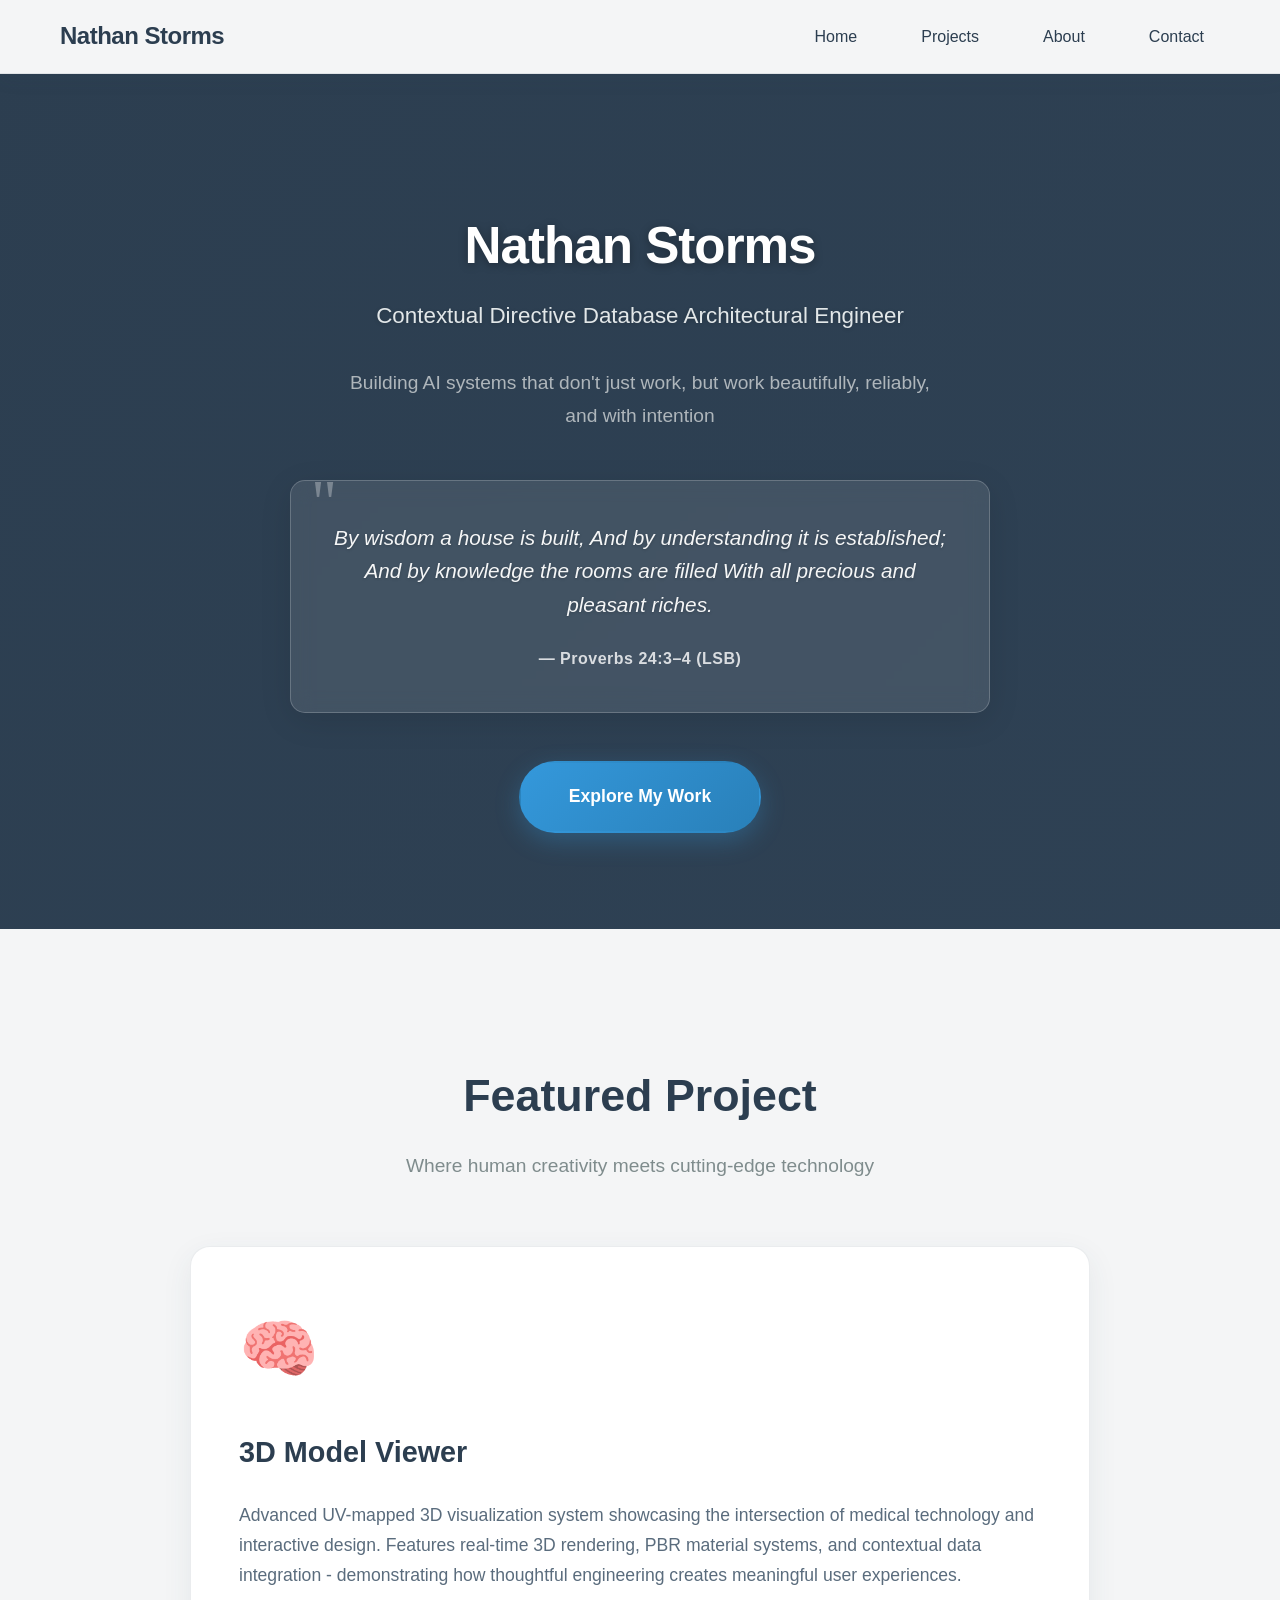
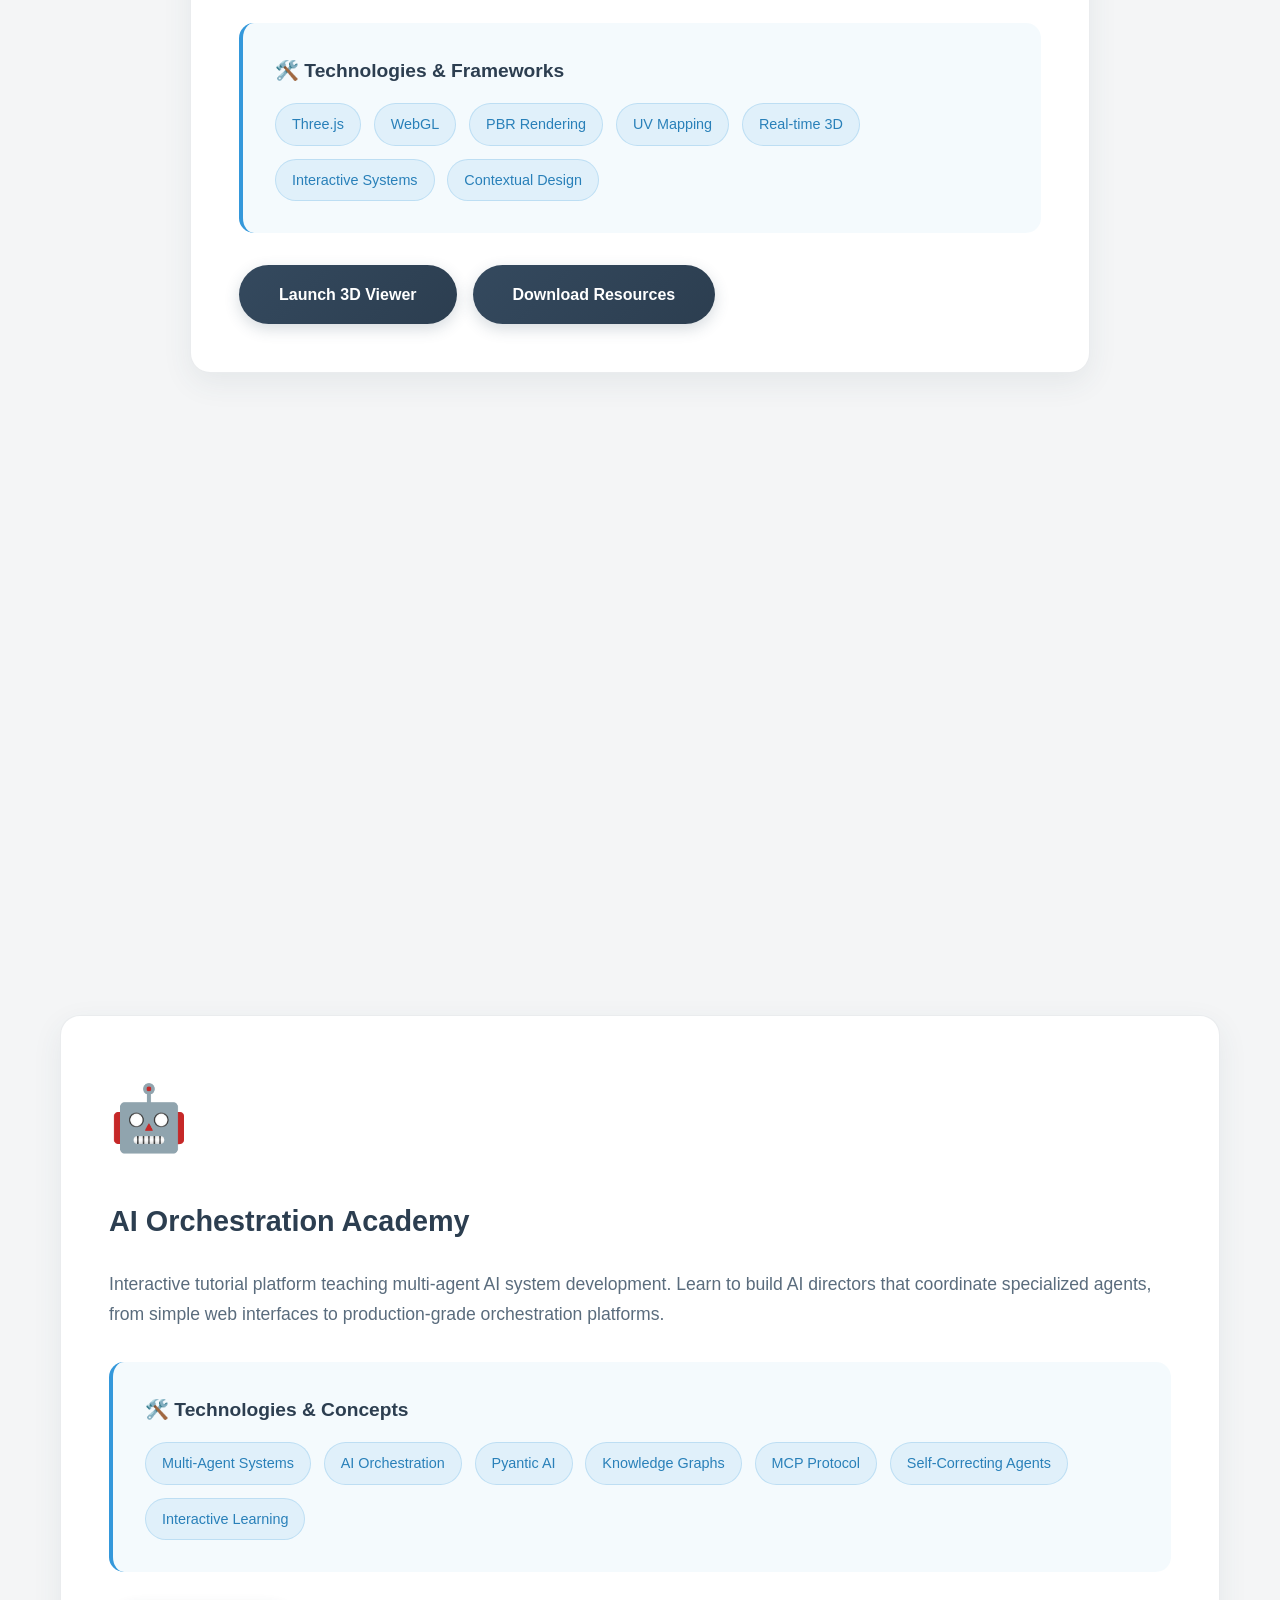
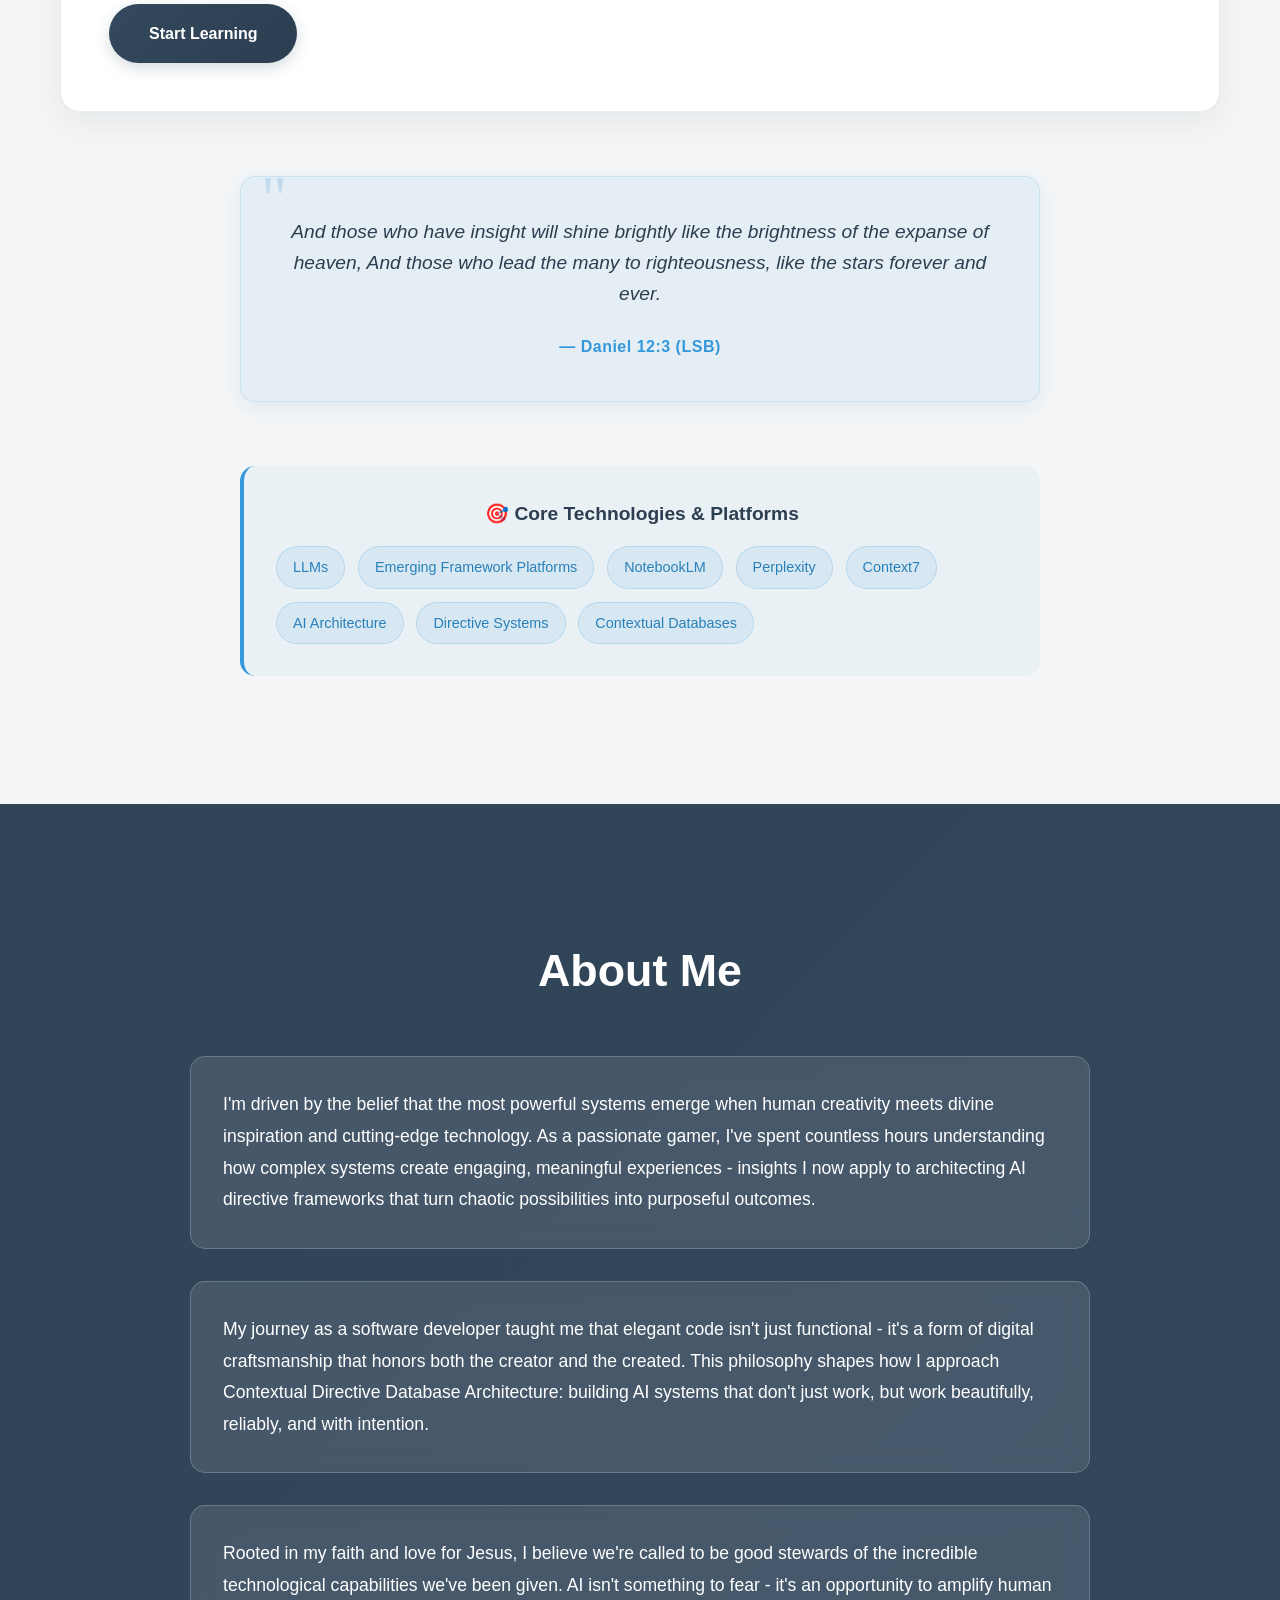
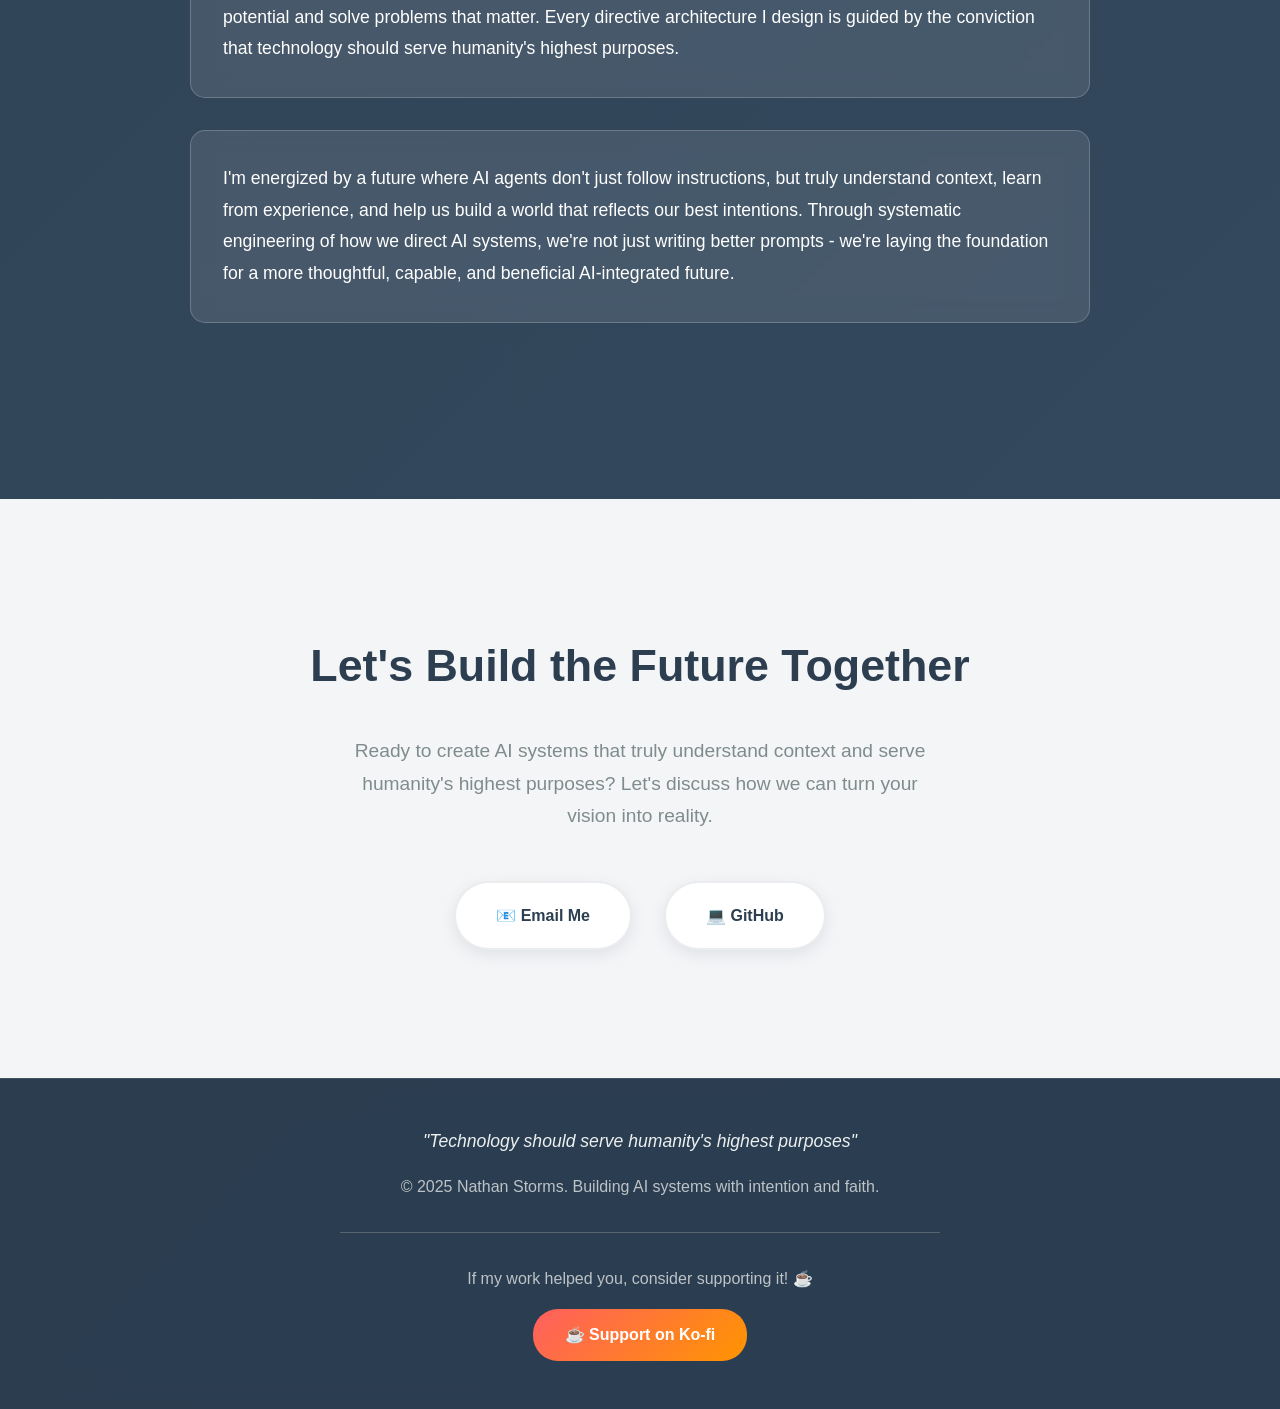
==== index.html @ 531c0f39 "Fix RTC viewer link" ====
<!DOCTYPE html>
<html lang="en">
<head>
    <meta charset="UTF-8">
    <meta name="viewport" content="width=device-width, initial-scale=1.0">
    <title>Nathan Storms - Contextual Directive Database Architectural Engineer</title>
    <style>
        * {
            margin: 0;
            padding: 0;
            box-sizing: border-box;
        }
        
        body {
            font-family: 'Inter', 'Segoe UI', Tahoma, Geneva, Verdana, sans-serif;
            line-height: 1.7;
            background: linear-gradient(135deg, #2c3e50 0%, #34495e 25%, #4a6741 50%, #2980b9 75%, #3498db 100%);
            background-size: 400% 400%;
            animation: gradientShift 15s ease infinite;
            min-height: 100vh;
            color: #2c3e50;
        }
        
        @keyframes gradientShift {
            0% { background-position: 0% 50%; }
            50% { background-position: 100% 50%; }
            100% { background-position: 0% 50%; }
        }
        
        .container {
            max-width: 1200px;
            margin: 0 auto;
            padding: 0 20px;
        }
        
        /* Header */
        header {
            background: rgba(255, 255, 255, 0.95);
            backdrop-filter: blur(15px);
            padding: 1rem 0;
            position: sticky;
            top: 0;
            z-index: 100;
            border-bottom: 1px solid rgba(52, 73, 94, 0.1);
            box-shadow: 0 2px 20px rgba(52, 73, 94, 0.1);
        }
        
        nav {
            display: flex;
            justify-content: space-between;
            align-items: center;
        }
        
        .logo {
            font-size: 1.5rem;
            font-weight: 700;
            color: #2c3e50;
            text-decoration: none;
            letter-spacing: -0.5px;
        }
        
        .nav-links {
            display: flex;
            list-style: none;
            gap: 2rem;
        }
        
        .nav-links a {
            color: #2c3e50;
            text-decoration: none;
            transition: all 0.3s ease;
            padding: 0.5rem 1rem;
            border-radius: 8px;
            font-weight: 500;
        }
        
        .nav-links a:hover {
            background: rgba(52, 152, 219, 0.1);
            color: #3498db;
            transform: translateY(-1px);
        }
        
        /* Hero Section */
        .hero {
            text-align: center;
            padding: 8rem 0 6rem;
            color: white;
        }
        
        .hero h1 {
            font-size: 3.2rem;
            margin-bottom: 0.5rem;
            font-weight: 700;
            letter-spacing: -1px;
            text-shadow: 0 2px 10px rgba(0, 0, 0, 0.3);
        }
        
        .hero .title {
            font-size: 1.4rem;
            margin-bottom: 2rem;
            opacity: 0.95;
            font-weight: 400;
            color: #ecf0f1;
            max-width: 800px;
            margin-left: auto;
            margin-right: auto;
            text-shadow: 0 1px 5px rgba(0, 0, 0, 0.2);
        }
        
        .hero p {
            font-size: 1.2rem;
            margin-bottom: 3rem;
            opacity: 0.9;
            max-width: 600px;
            margin-left: auto;
            margin-right: auto;
            color: #bdc3c7;
        }
        
        .cta-button {
            display: inline-block;
            background: linear-gradient(135deg, #3498db, #2980b9);
            color: white;
            padding: 1.2rem 3rem;
            text-decoration: none;
            border-radius: 50px;
            font-weight: 600;
            font-size: 1.1rem;
            transition: all 0.3s ease;
            box-shadow: 0 8px 25px rgba(52, 152, 219, 0.3);
            border: 2px solid transparent;
        }
        
        .cta-button:hover {
            transform: translateY(-3px);
            box-shadow: 0 12px 35px rgba(52, 152, 219, 0.4);
            background: linear-gradient(135deg, #2980b9, #3498db);
        }

        /* Biblical Quote Styles */
        .biblical-quote {
            background: rgba(255, 255, 255, 0.1);
            backdrop-filter: blur(10px);
            border: 1px solid rgba(255, 255, 255, 0.2);
            border-radius: 15px;
            padding: 2.5rem;
            margin: 3rem auto;
            max-width: 700px;
            text-align: center;
            position: relative;
            box-shadow: 0 8px 32px rgba(0, 0, 0, 0.1);
        }

        .biblical-quote-projects {
            background: rgba(52, 152, 219, 0.08);
            border: 1px solid rgba(52, 152, 219, 0.15);
            border-radius: 15px;
            padding: 2.5rem;
            margin: 4rem auto;
            max-width: 800px;
            text-align: center;
            position: relative;
            box-shadow: 0 5px 20px rgba(52, 152, 219, 0.1);
        }

        .biblical-quote::before,
        .biblical-quote-projects::before {
            content: '"';
            font-size: 4rem;
            color: rgba(255, 255, 255, 0.3);
            position: absolute;
            top: -10px;
            left: 20px;
            font-family: serif;
            line-height: 1;
        }

        .biblical-quote-projects::before {
            color: rgba(52, 152, 219, 0.2);
        }

        .quote-text {
            font-size: 1.3rem;
            line-height: 1.6;
            margin-bottom: 1.5rem;
            color: rgba(255, 255, 255, 0.95);
            font-style: italic;
            text-shadow: 0 1px 3px rgba(0, 0, 0, 0.2);
        }

        .quote-text-projects {
            font-size: 1.2rem;
            line-height: 1.6;
            margin-bottom: 1.5rem;
            color: #2c3e50;
            font-style: italic;
        }

        .quote-reference {
            font-size: 1rem;
            color: rgba(255, 255, 255, 0.8);
            font-weight: 600;
            letter-spacing: 0.5px;
        }

        .quote-reference-projects {
            font-size: 1rem;
            color: #3498db;
            font-weight: 600;
            letter-spacing: 0.5px;
        }
        
        /* Projects Section */
        .projects {
            padding: 8rem 0;
            background: rgba(255, 255, 255, 0.95);
            backdrop-filter: blur(15px);
        }
        
        .section-title {
            text-align: center;
            font-size: 2.8rem;
            color: #2c3e50;
            margin-bottom: 1rem;
            font-weight: 700;
        }
        
        .section-subtitle {
            text-align: center;
            font-size: 1.2rem;
            color: #7f8c8d;
            margin-bottom: 4rem;
            max-width: 600px;
            margin-left: auto;
            margin-right: auto;
        }
        
        .project-grid {
            display: grid;
            grid-template-columns: repeat(auto-fit, minmax(400px, 1fr));
            gap: 3rem;
            margin-top: 3rem;
            max-width: 900px;
            margin-left: auto;
            margin-right: auto;
        }
        
        .project-card {
            background: white;
            border-radius: 20px;
            padding: 3rem;
            border: 1px solid rgba(52, 73, 94, 0.1);
            transition: all 0.3s ease;
            box-shadow: 0 10px 30px rgba(52, 73, 94, 0.08);
        }
        
        .project-card:hover {
            transform: translateY(-8px);
            box-shadow: 0 20px 50px rgba(52, 73, 94, 0.15);
            border-color: rgba(52, 152, 219, 0.2);
        }
        
        .project-icon {
            font-size: 4rem;
            margin-bottom: 1.5rem;
            display: block;
        }
        
        .project-card h3 {
            font-size: 1.8rem;
            margin-bottom: 1.5rem;
            color: #2c3e50;
            font-weight: 600;
        }
        
        .project-card p {
            margin-bottom: 2rem;
            color: #5a6c7d;
            line-height: 1.7;
            font-size: 1.1rem;
        }
        
        .project-link {
            display: inline-block;
            background: linear-gradient(135deg, #34495e, #2c3e50);
            color: white;
            padding: 1rem 2.5rem;
            text-decoration: none;
            border-radius: 50px;
            font-weight: 600;
            transition: all 0.3s ease;
            box-shadow: 0 5px 15px rgba(52, 73, 94, 0.2);
        }

        .project-links {
            display: flex;
            flex-wrap: wrap;
            gap: 1rem;
            align-items: center;
        }
        
        .project-link:hover {
            transform: translateY(-2px);
            box-shadow: 0 8px 25px rgba(52, 73, 94, 0.3);
            background: linear-gradient(135deg, #2c3e50, #34495e);
        }
        
        /* Tech Stack */
        .tech-stack {
            margin: 2rem 0;
            padding: 2rem;
            background: rgba(52, 152, 219, 0.05);
            border-radius: 15px;
            border-left: 4px solid #3498db;
        }
        
        .tech-stack h4 {
            color: #2c3e50;
            margin-bottom: 1rem;
            font-size: 1.2rem;
        }
        
        .tech-tags {
            display: flex;
            flex-wrap: wrap;
            gap: 0.8rem;
        }
        
        .tech-tag {
            background: rgba(52, 152, 219, 0.1);
            color: #2980b9;
            padding: 0.5rem 1rem;
            border-radius: 25px;
            font-size: 0.9rem;
            font-weight: 500;
            border: 1px solid rgba(52, 152, 219, 0.2);
        }
        
        /* About Section */
        .about {
            padding: 8rem 0;
            color: white;
        }
        
        .about-content {
            max-width: 900px;
            margin: 0 auto;
            text-align: center;
        }
        
        .about h2 {
            font-size: 2.8rem;
            margin-bottom: 3rem;
            font-weight: 700;
        }
        
        .about-text {
            display: grid;
            gap: 2rem;
            text-align: left;
            margin-bottom: 3rem;
        }
        
        .about-paragraph {
            background: rgba(255, 255, 255, 0.1);
            backdrop-filter: blur(10px);
            padding: 2rem;
            border-radius: 15px;
            border: 1px solid rgba(255, 255, 255, 0.2);
            font-size: 1.1rem;
            line-height: 1.8;
        }
        
        /* Contact Section */
        .contact {
            padding: 8rem 0;
            background: rgba(255, 255, 255, 0.95);
            backdrop-filter: blur(15px);
            text-align: center;
        }
        
        .contact h2 {
            font-size: 2.8rem;
            color: #2c3e50;
            margin-bottom: 2rem;
            font-weight: 700;
        }
        
        .contact p {
            font-size: 1.2rem;
            color: #7f8c8d;
            margin-bottom: 3rem;
            max-width: 600px;
            margin-left: auto;
            margin-right: auto;
        }
        
        .contact-links {
            display: flex;
            justify-content: center;
            gap: 2rem;
            margin-top: 2rem;
            flex-wrap: wrap;
        }
        
        .contact-link {
            display: inline-block;
            background: white;
            color: #2c3e50;
            padding: 1.2rem 2.5rem;
            text-decoration: none;
            border-radius: 50px;
            transition: all 0.3s ease;
            border: 2px solid rgba(52, 73, 94, 0.1);
            font-weight: 600;
            box-shadow: 0 5px 15px rgba(52, 73, 94, 0.1);
        }
        
        .contact-link:hover {
            background: #3498db;
            color: white;
            transform: translateY(-3px);
            box-shadow: 0 8px 25px rgba(52, 152, 219, 0.3);
            border-color: #3498db;
        }
        
        /* Footer */
        footer {
            background: rgba(44, 62, 80, 0.95);
            backdrop-filter: blur(15px);
            text-align: center;
            padding: 3rem 0;
            color: #bdc3c7;
            border-top: 1px solid rgba(255, 255, 255, 0.1);
        }
        
        .footer-content {
            max-width: 600px;
            margin: 0 auto;
        }
        
        .footer-quote {
            font-style: italic;
            margin-bottom: 1rem;
            font-size: 1.1rem;
            color: #ecf0f1;
        }
        
        /* Responsive */
        @media (max-width: 768px) {
            .hero h1 {
                font-size: 2.5rem;
            }
            
            .hero .title {
                font-size: 1.2rem;
            }
            
            .nav-links {
                gap: 1rem;
            }
            
            .project-card {
                padding: 2rem;
            }
            
            .contact-links {
                flex-direction: column;
                align-items: center;
            }
            
            .about-text {
                gap: 1.5rem;
            }
            
            .about-paragraph {
                padding: 1.5rem;
            }

            .biblical-quote,
            .biblical-quote-projects {
                padding: 2rem;
                margin: 2rem auto;
            }

            .quote-text,
            .quote-text-projects {
                font-size: 1.1rem;
            }
        }
        
        /* Animations */
        @keyframes fadeInUp {
            from {
                opacity: 0;
                transform: translateY(40px);
            }
            to {
                opacity: 1;
                transform: translateY(0);
            }
        }
        
        .project-card {
            animation: fadeInUp 0.8s ease-out;
        }
        
        /* Scroll animations */
        .fade-in {
            opacity: 0;
            transform: translateY(30px);
            transition: all 0.6s ease;
        }
        
        .fade-in.visible {
            opacity: 1;
            transform: translateY(0);
        }
    </style>
</head>
<body>
    <header>
        <nav class="container">
            <a href="#" class="logo">Nathan Storms</a>
            <ul class="nav-links">
                <li><a href="#home">Home</a></li>
                <li><a href="#projects">Projects</a></li>
                <li><a href="#about">About</a></li>
                <li><a href="#contact">Contact</a></li>
            </ul>
        </nav>
    </header>

    <main>
        <section id="home" class="hero">
            <div class="container">
                <h1>Nathan Storms</h1>
                <div class="title">Contextual Directive Database Architectural Engineer</div>
                <p>Building AI systems that don't just work, but work beautifully, reliably, and with intention</p>
                
                <div class="biblical-quote fade-in">
                    <div class="quote-text">By wisdom a house is built, And by understanding it is established; And by knowledge the rooms are filled With all precious and pleasant riches.</div>
                    <div class="quote-reference">— Proverbs 24:3–4 (LSB)</div>
                </div>
                
                <a href="#projects" class="cta-button">Explore My Work</a>
            </div>
        </section>

        <section id="projects" class="projects">
            <div class="container">
                <h2 class="section-title fade-in">Featured Project</h2>
                <p class="section-subtitle fade-in">Where human creativity meets cutting-edge technology</p>
                
                <div class="project-grid">
                    <div class="project-card fade-in">
                        <span class="project-icon">🧠</span>
                        <h3>3D Model Viewer</h3>
                        <p>Advanced UV-mapped 3D visualization system showcasing the intersection of medical technology and interactive design. Features real-time 3D rendering, PBR material systems, and contextual data integration - demonstrating how thoughtful engineering creates meaningful user experiences.</p>
                        
                        <div class="tech-stack">
                            <h4>🛠️ Technologies & Frameworks</h4>
                            <div class="tech-tags">
                                <span class="tech-tag">Three.js</span>
                                <span class="tech-tag">WebGL</span>
                                <span class="tech-tag">PBR Rendering</span>
                                <span class="tech-tag">UV Mapping</span>
                                <span class="tech-tag">Real-time 3D</span>
                                <span class="tech-tag">Interactive Systems</span>
                                <span class="tech-tag">Contextual Design</span>
                            </div>
                        </div>
                        
                        <div class="project-links">
                            <a href="3d-model-viewer/index.html" class="project-link">Launch 3D Viewer</a>
                            <a href="3d-model-viewer/extra-resources.zip" class="project-link">Download Resources</a>
                        </div>
                    </div>
                </div>

                <div class="project-card fade-in">
                    <span class="project-icon">??</span>
                    <h3>Thin Render RTC Viewer</h3>
                    <p>Low-latency WebRTC demo that streams the 3D Model Viewer canvas into a remote view. Load assets in the 3D viewer, start the stream, then watch the live feed here with optional watermark overlay.</p>
                    
                    <div class="tech-stack">
                        <h4>??? Technologies & Concepts</h4>
                        <div class="tech-tags">
                            <span class="tech-tag">WebRTC</span>
                            <span class="tech-tag">Canvas Capture</span>
                            <span class="tech-tag">Thin Client</span>
                            <span class="tech-tag">Delta-Ready</span>
                            <span class="tech-tag">BroadcastChannel</span>
                            <span class="tech-tag">Live Streaming</span>
                        </div>
                    </div>

                    <div class="project-links">
                        <a href="https://hero4383.github.io/Portfolio/rtc-viewer/" class="project-link">Launch RTC Viewer</a>
                    </div>
                </div>
               
                <div class="project-card fade-in">
                    <span class="project-icon">🤖</span>
                    <h3>AI Orchestration Academy</h3>
                    <p>Interactive tutorial platform teaching multi-agent AI system development. Learn to build AI directors that coordinate specialized agents, from simple web interfaces to production-grade orchestration platforms.</p>
                    
                    <div class="tech-stack">
                        <h4>🛠️ Technologies & Concepts</h4>
                        <div class="tech-tags">
                            <span class="tech-tag">Multi-Agent Systems</span>
                            <span class="tech-tag">AI Orchestration</span>
                            <span class="tech-tag">Pyantic AI</span>
                            <span class="tech-tag">Knowledge Graphs</span>
                            <span class="tech-tag">MCP Protocol</span>
                            <span class="tech-tag">Self-Correcting Agents</span>
                            <span class="tech-tag">Interactive Learning</span>
                        </div>
                    </div>
                    
                    <a href="ai-orchestration-tutorial/" class="project-link">Start Learning</a>
                </div>

                <div class="biblical-quote-projects fade-in">
                    <div class="quote-text-projects">And those who have insight will shine brightly like the brightness of the expanse of heaven, And those who lead the many to righteousness, like the stars forever and ever.</div>
                    <div class="quote-reference-projects">— Daniel 12:3 (LSB)</div>
                </div>

                <div style="text-align: center; margin-top: 4rem;" class="fade-in">
                    <div class="tech-stack" style="max-width: 800px; margin: 0 auto;">
                        <h4>🎯 Core Technologies & Platforms</h4>
                        <div class="tech-tags">
                            <span class="tech-tag">LLMs</span>
                            <span class="tech-tag">Emerging Framework Platforms</span>
                            <span class="tech-tag">NotebookLM</span>
                            <span class="tech-tag">Perplexity</span>
                            <span class="tech-tag">Context7</span>
                            <span class="tech-tag">AI Architecture</span>
                            <span class="tech-tag">Directive Systems</span>
                            <span class="tech-tag">Contextual Databases</span>
                        </div>
                    </div>
                </div>
            </div>
        </section>

        <section id="about" class="about">
            <div class="container">
                <div class="about-content fade-in">
                    <h2>About Me</h2>
                    <div class="about-text">
                        <div class="about-paragraph">
                            I'm driven by the belief that the most powerful systems emerge when human creativity meets divine inspiration and cutting-edge technology. As a passionate gamer, I've spent countless hours understanding how complex systems create engaging, meaningful experiences - insights I now apply to architecting AI directive frameworks that turn chaotic possibilities into purposeful outcomes.
                        </div>
                        
                        <div class="about-paragraph">
                            My journey as a software developer taught me that elegant code isn't just functional - it's a form of digital craftsmanship that honors both the creator and the created. This philosophy shapes how I approach Contextual Directive Database Architecture: building AI systems that don't just work, but work beautifully, reliably, and with intention.
                        </div>
                        
                        <div class="about-paragraph">
                            Rooted in my faith and love for Jesus, I believe we're called to be good stewards of the incredible technological capabilities we've been given. AI isn't something to fear - it's an opportunity to amplify human potential and solve problems that matter. Every directive architecture I design is guided by the conviction that technology should serve humanity's highest purposes.
                        </div>
                        
                        <div class="about-paragraph">
                            I'm energized by a future where AI agents don't just follow instructions, but truly understand context, learn from experience, and help us build a world that reflects our best intentions. Through systematic engineering of how we direct AI systems, we're not just writing better prompts - we're laying the foundation for a more thoughtful, capable, and beneficial AI-integrated future.
                        </div>
                    </div>
                </div>
            </div>
        </section>

        <section id="contact" class="contact">
            <div class="container fade-in">
                <h2>Let's Build the Future Together</h2>
                <p>Ready to create AI systems that truly understand context and serve humanity's highest purposes? Let's discuss how we can turn your vision into reality.</p>
                <div class="contact-links">
                    <a href="mailto:ittnathanstorms@gmail.com" class="contact-link">📧 Email Me</a>
                    <a href="https://github.com/Hero4383" class="contact-link">💻 GitHub</a>
                    
                </div>
            </div>
        </section>
    </main>

    <footer>
        <div class="container">
            <div class="footer-content">
                <p class="footer-quote">     <a href="ai-orchestration-tutorial/modules/03-spacetimedb-advanced/"         style="color: inherit; text-decoration: none; cursor: pointer;"        title="Advanced AI Architecture - Click to explore">         "Technology should serve humanity's highest purposes"     </a> </p>
                <p>&copy; 2025 Nathan Storms. Building AI systems with intention and faith.</p>
<div style="margin-top: 2rem; padding-top: 2rem; border-top: 1px solid rgba(255,255,255,0.2);">
    <p style="text-align: center; margin-bottom: 1rem;">
        If my work helped you, consider supporting it! ☕
    </p>
    <div style="text-align: center;">
        <a href="https://ko-fi.com/nathanstorms" 
           target="_blank"
           style="background: linear-gradient(135deg, #ff5f5f, #ff9500); color: white; padding: 0.8rem 2rem; text-decoration: none; border-radius: 25px; font-weight: 600; transition: all 0.3s ease; display: inline-block;">
            ☕ Support on Ko-fi
        </a>
    </div>
</div>
            </div>
        </div>
    </footer>

    <script>
        // Smooth scrolling for navigation links
        document.querySelectorAll('a[href^="#"]').forEach(anchor => {
            anchor.addEventListener('click', function (e) {
                e.preventDefault();
                const target = document.querySelector(this.getAttribute('href'));
                if (target) {
                    target.scrollIntoView({
                        behavior: 'smooth',
                        block: 'start'
                    });
                }
            });
        });

        // Add scroll effect to header
        let lastScrollY = window.scrollY;
        window.addEventListener('scroll', () => {
            const header = document.querySelector('header');
            const currentScrollY = window.scrollY;
            
            if (currentScrollY > 100) {
                header.style.background = 'rgba(255, 255, 255, 0.98)';
                header.style.boxShadow = '0 4px 30px rgba(52, 73, 94, 0.15)';
            } else {
                header.style.background = 'rgba(255, 255, 255, 0.95)';
                header.style.boxShadow = '0 2px 20px rgba(52, 73, 94, 0.1)';
            }
            
            lastScrollY = currentScrollY;
        });

        // Intersection Observer for fade-in animations
        const observerOptions = {
            threshold: 0.1,
            rootMargin: '0px 0px -50px 0px'
        };

        const observer = new IntersectionObserver((entries) => {
            entries.forEach(entry => {
                if (entry.isIntersecting) {
                    entry.target.classList.add('visible');
                }
            });
        }, observerOptions);

        // Observe all elements with fade-in class
        document.querySelectorAll('.fade-in').forEach(el => {
            observer.observe(el);
        });

        // Add some dynamic interaction
        document.querySelectorAll('.project-card').forEach(card => {
            card.addEventListener('mouseenter', function() {
                this.style.transform = 'translateY(-12px) scale(1.02)';
            });
            
            card.addEventListener('mouseleave', function() {
                this.style.transform = 'translateY(-8px) scale(1)';
            });
        });

        // Dynamic gradient background interaction
        document.addEventListener('mousemove', (e) => {
            const mouseX = e.clientX / window.innerWidth;
            const mouseY = e.clientY / window.innerHeight;
            
            document.body.style.backgroundPosition = 
                `${50 + mouseX * 10}% ${50 + mouseY * 10}%`;
        });
    </script>
</body>
</html>
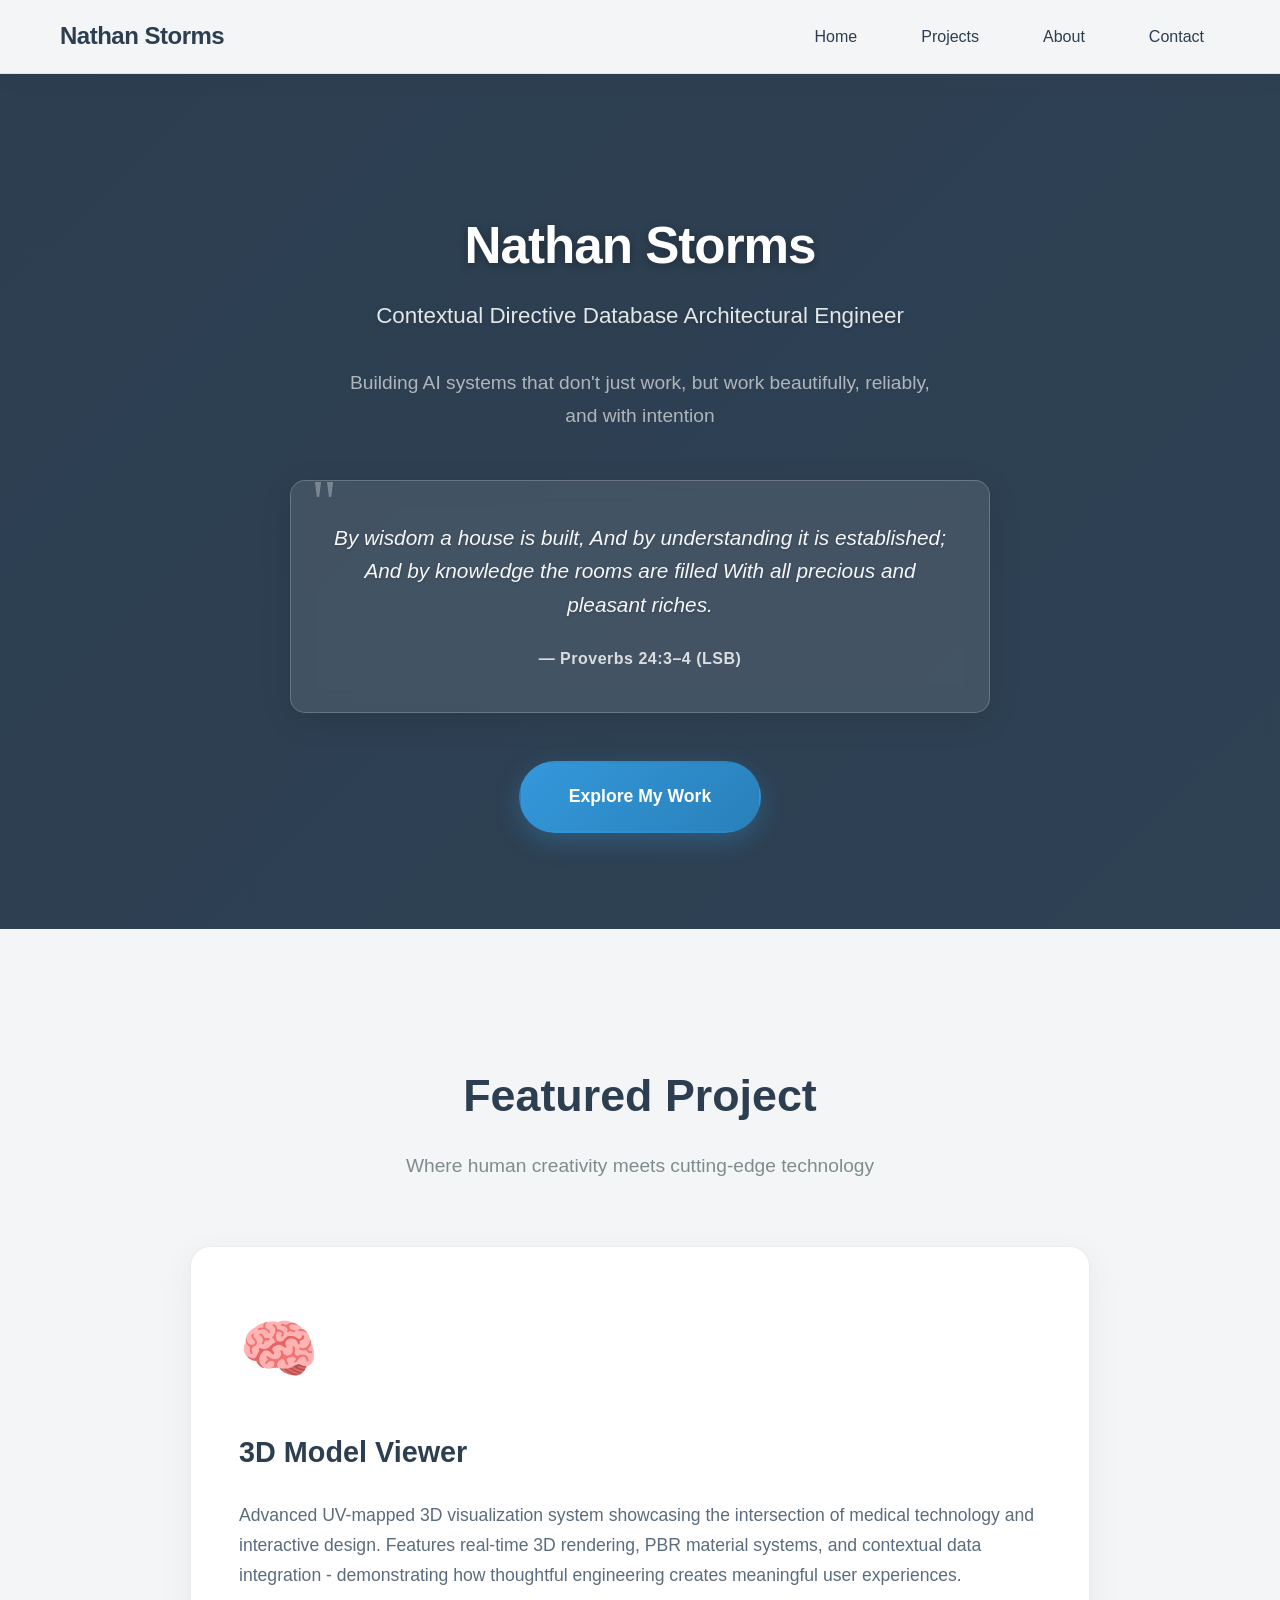
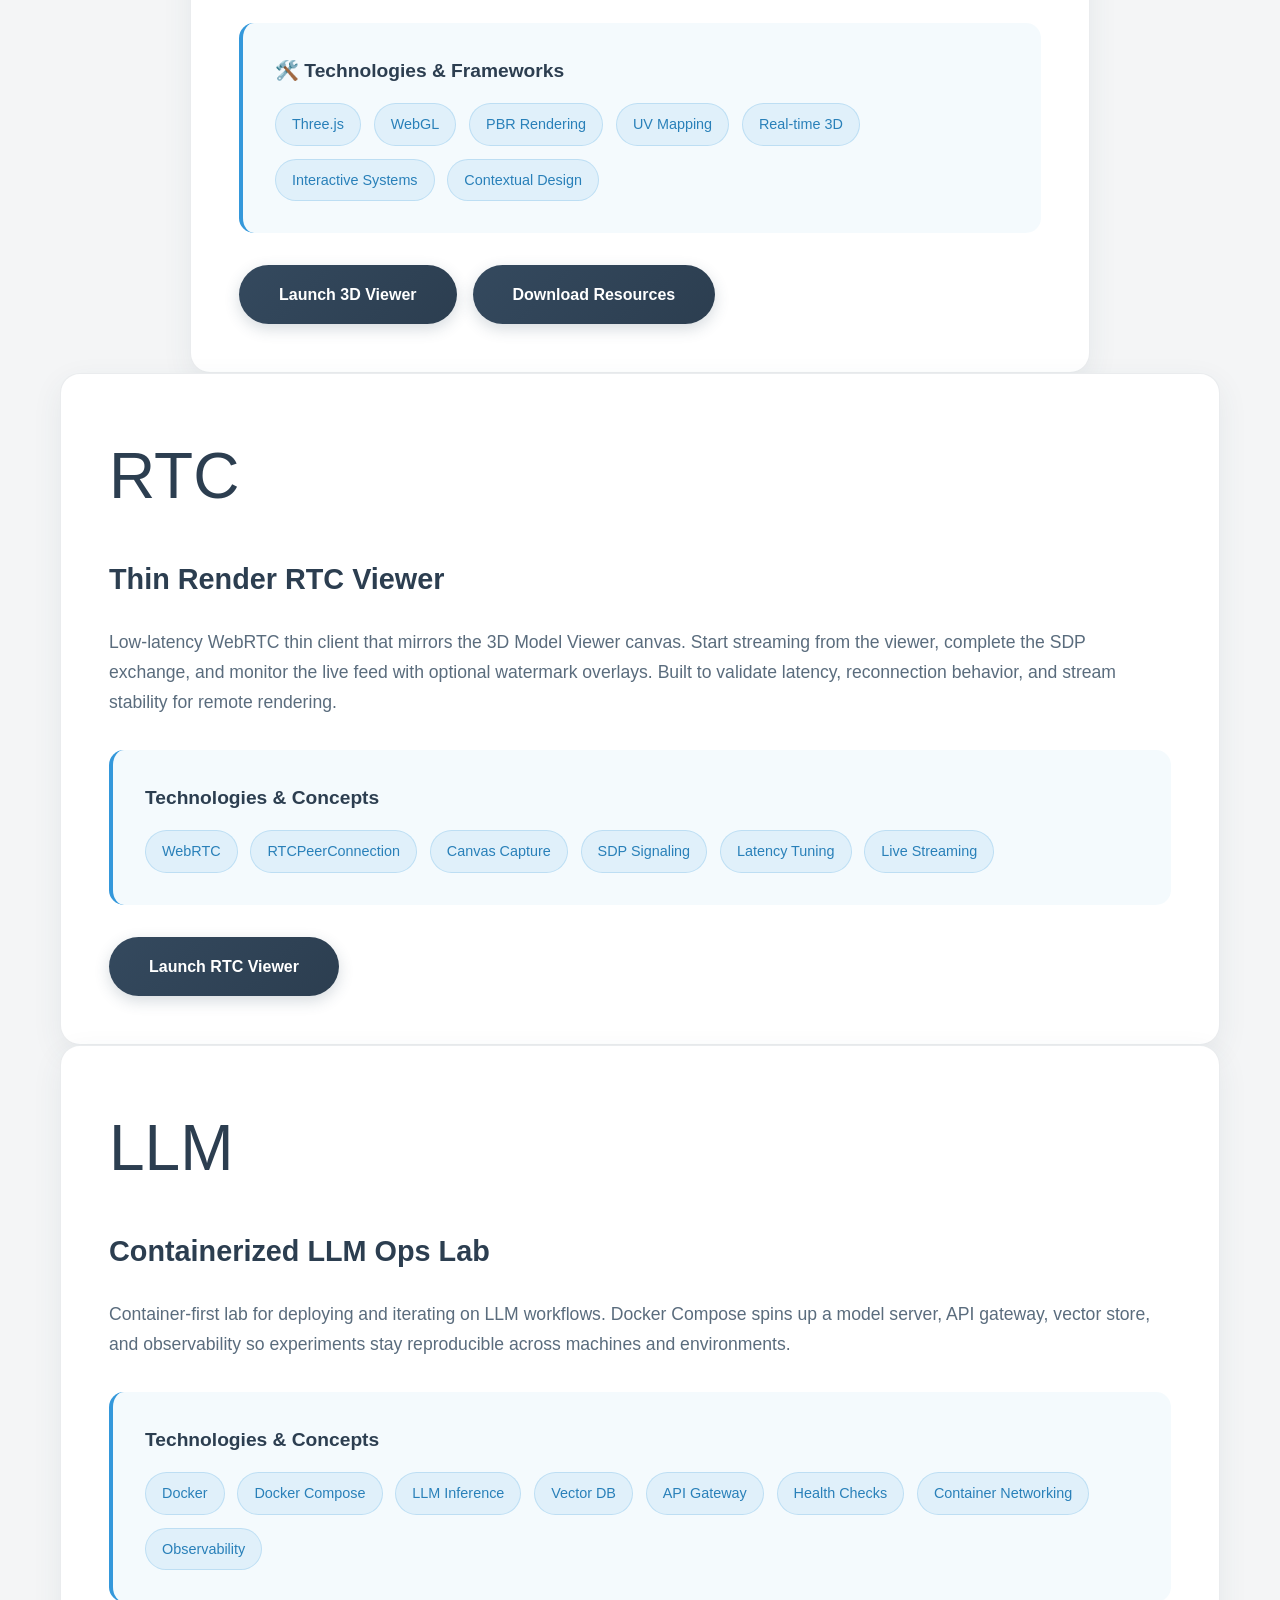
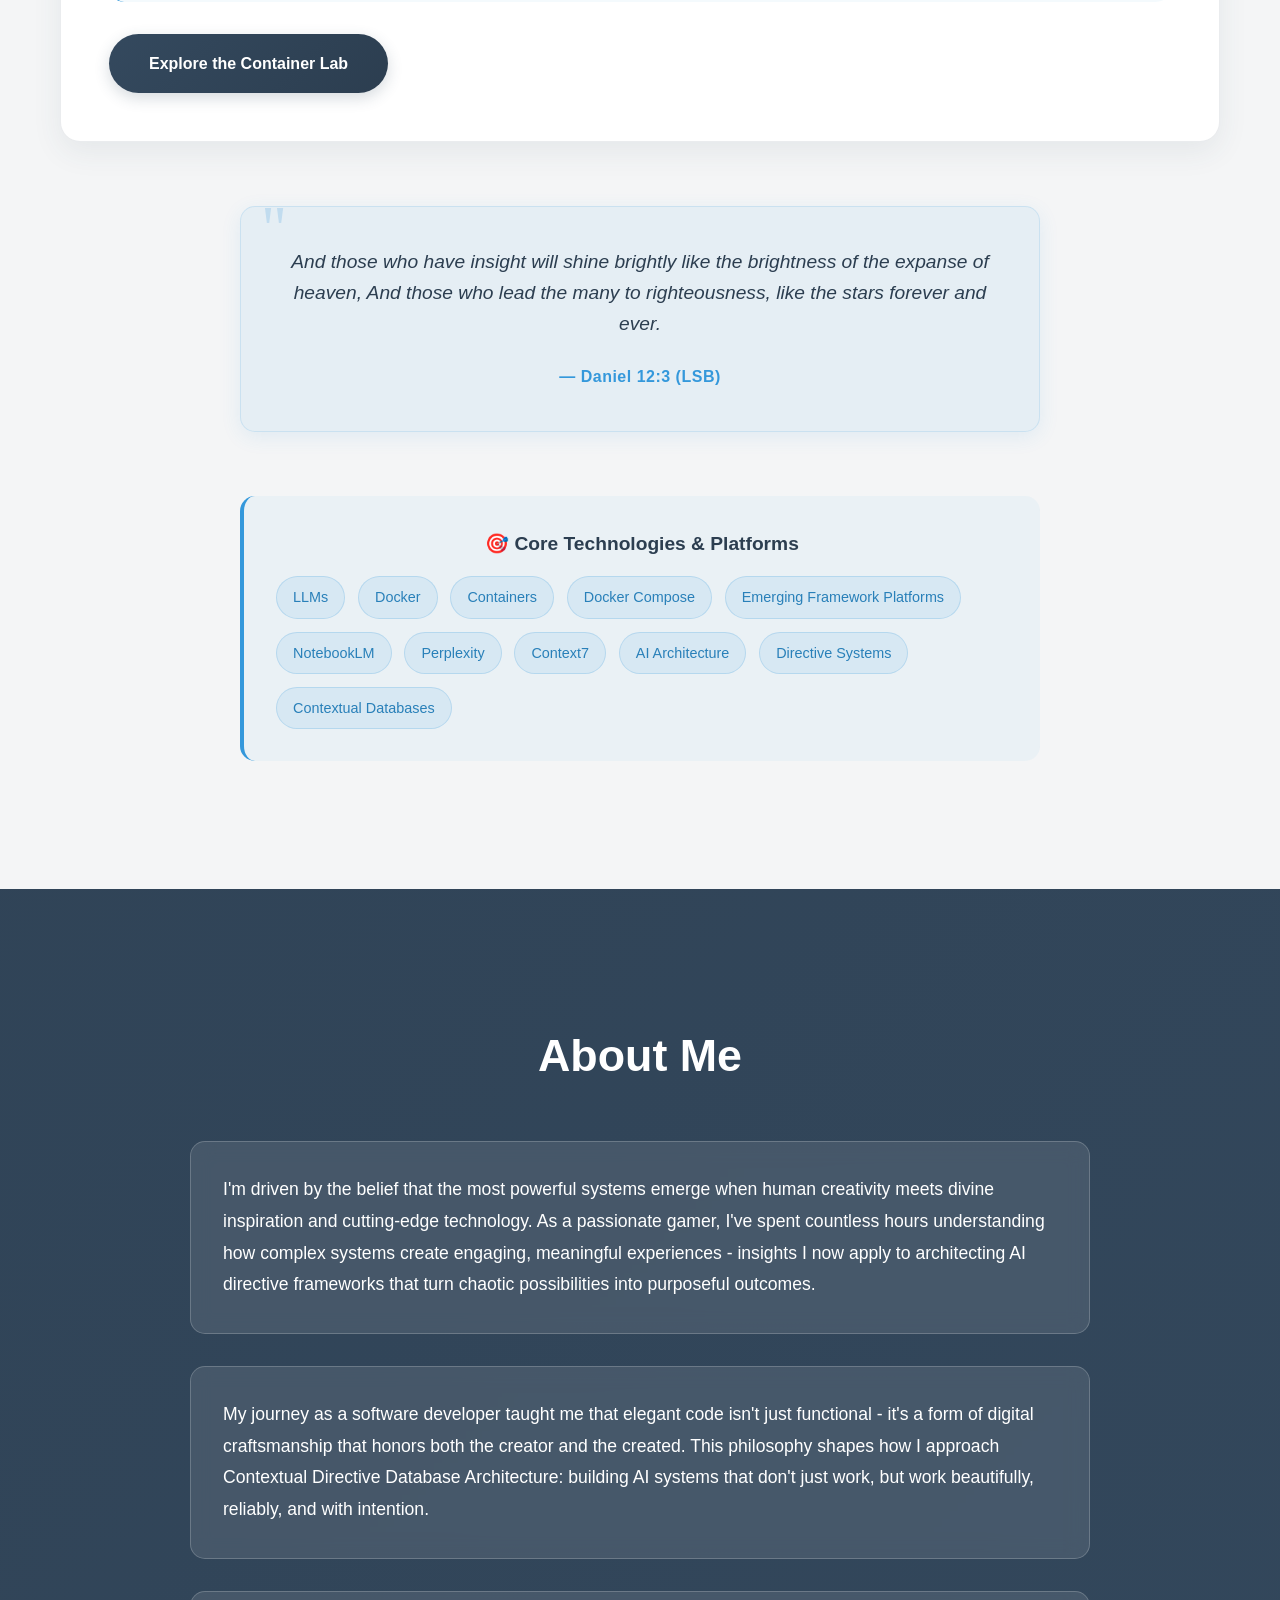
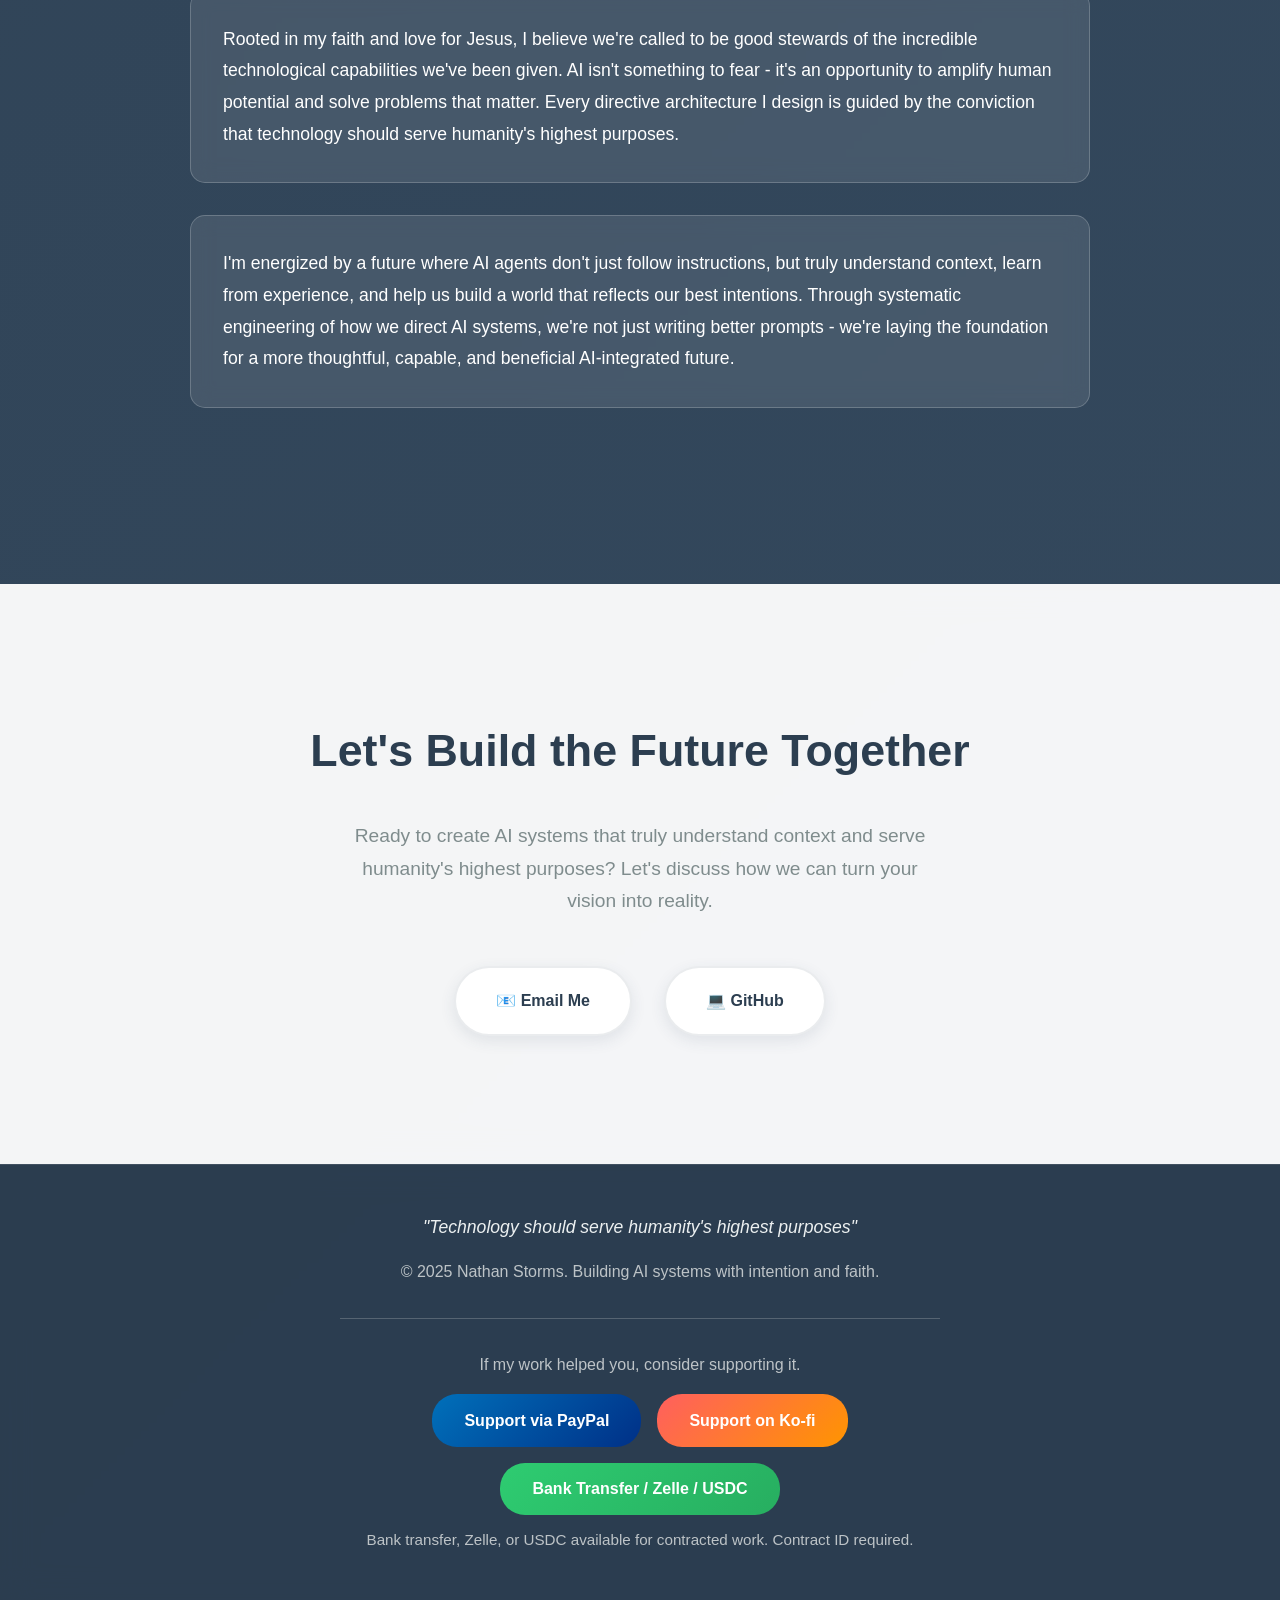
==== commit 3758e295: "Add viewer origin helpers and include updates" ====
--- a/index.html
+++ b/index.html
@@ -579,18 +579,18 @@
                 </div>
 
                 <div class="project-card fade-in">
-                    <span class="project-icon">??</span>
+                    <span class="project-icon">RTC</span>
                     <h3>Thin Render RTC Viewer</h3>
-                    <p>Low-latency WebRTC demo that streams the 3D Model Viewer canvas into a remote view. Load assets in the 3D viewer, start the stream, then watch the live feed here with optional watermark overlay.</p>
+                    <p>Low-latency WebRTC thin client that mirrors the 3D Model Viewer canvas. Start streaming from the viewer, complete the SDP exchange, and monitor the live feed with optional watermark overlays. Built to validate latency, reconnection behavior, and stream stability for remote rendering.</p>
                     
                     <div class="tech-stack">
-                        <h4>??? Technologies & Concepts</h4>
+                        <h4>Technologies & Concepts</h4>
                         <div class="tech-tags">
                             <span class="tech-tag">WebRTC</span>
+                            <span class="tech-tag">RTCPeerConnection</span>
                             <span class="tech-tag">Canvas Capture</span>
-                            <span class="tech-tag">Thin Client</span>
-                            <span class="tech-tag">Delta-Ready</span>
-                            <span class="tech-tag">BroadcastChannel</span>
+                            <span class="tech-tag">SDP Signaling</span>
+                            <span class="tech-tag">Latency Tuning</span>
                             <span class="tech-tag">Live Streaming</span>
                         </div>
                     </div>
@@ -601,24 +601,25 @@
                 </div>
                
                 <div class="project-card fade-in">
-                    <span class="project-icon">🤖</span>
-                    <h3>AI Orchestration Academy</h3>
-                    <p>Interactive tutorial platform teaching multi-agent AI system development. Learn to build AI directors that coordinate specialized agents, from simple web interfaces to production-grade orchestration platforms.</p>
+                    <span class="project-icon">LLM</span>
+                    <h3>Containerized LLM Ops Lab</h3>
+                    <p>Container-first lab for deploying and iterating on LLM workflows. Docker Compose spins up a model server, API gateway, vector store, and observability so experiments stay reproducible across machines and environments.</p>
                     
                     <div class="tech-stack">
-                        <h4>🛠️ Technologies & Concepts</h4>
+                        <h4>Technologies & Concepts</h4>
                         <div class="tech-tags">
-                            <span class="tech-tag">Multi-Agent Systems</span>
-                            <span class="tech-tag">AI Orchestration</span>
-                            <span class="tech-tag">Pyantic AI</span>
-                            <span class="tech-tag">Knowledge Graphs</span>
-                            <span class="tech-tag">MCP Protocol</span>
-                            <span class="tech-tag">Self-Correcting Agents</span>
-                            <span class="tech-tag">Interactive Learning</span>
+                            <span class="tech-tag">Docker</span>
+                            <span class="tech-tag">Docker Compose</span>
+                            <span class="tech-tag">LLM Inference</span>
+                            <span class="tech-tag">Vector DB</span>
+                            <span class="tech-tag">API Gateway</span>
+                            <span class="tech-tag">Health Checks</span>
+                            <span class="tech-tag">Container Networking</span>
+                            <span class="tech-tag">Observability</span>
                         </div>
                     </div>
                     
-                    <a href="ai-orchestration-tutorial/" class="project-link">Start Learning</a>
+                    <a href="container-llm-lab/index.html" class="project-link">Explore the Container Lab</a>
                 </div>
 
                 <div class="biblical-quote-projects fade-in">
@@ -631,6 +632,9 @@
                         <h4>🎯 Core Technologies & Platforms</h4>
                         <div class="tech-tags">
                             <span class="tech-tag">LLMs</span>
+                            <span class="tech-tag">Docker</span>
+                            <span class="tech-tag">Containers</span>
+                            <span class="tech-tag">Docker Compose</span>
                             <span class="tech-tag">Emerging Framework Platforms</span>
                             <span class="tech-tag">NotebookLM</span>
                             <span class="tech-tag">Perplexity</span>
@@ -685,19 +689,31 @@
     <footer>
         <div class="container">
             <div class="footer-content">
-                <p class="footer-quote">     <a href="ai-orchestration-tutorial/modules/03-spacetimedb-advanced/"         style="color: inherit; text-decoration: none; cursor: pointer;"        title="Advanced AI Architecture - Click to explore">         "Technology should serve humanity's highest purposes"     </a> </p>
+                <p class="footer-quote">     <a href="container-llm-lab/index.html"         style="color: inherit; text-decoration: none; cursor: pointer;"        title="Containerized LLM Ops Lab - Click to explore">         "Technology should serve humanity's highest purposes"     </a> </p>
                 <p>&copy; 2025 Nathan Storms. Building AI systems with intention and faith.</p>
 <div style="margin-top: 2rem; padding-top: 2rem; border-top: 1px solid rgba(255,255,255,0.2);">
     <p style="text-align: center; margin-bottom: 1rem;">
-        If my work helped you, consider supporting it! ☕
+        If my work helped you, consider supporting it.
     </p>
-    <div style="text-align: center;">
+    <div style="display: flex; justify-content: center; gap: 1rem; flex-wrap: wrap;">
+        <a href="https://www.paypal.com/donate/?business=nathanstorms%40ymail.com&no_recurring=0&currency_code=USD" 
+           target="_blank"
+           style="background: linear-gradient(135deg, #0070ba, #003087); color: white; padding: 0.8rem 2rem; text-decoration: none; border-radius: 25px; font-weight: 600; transition: all 0.3s ease; display: inline-block;">
+            Support via PayPal
+        </a>
         <a href="https://ko-fi.com/nathanstorms" 
            target="_blank"
            style="background: linear-gradient(135deg, #ff5f5f, #ff9500); color: white; padding: 0.8rem 2rem; text-decoration: none; border-radius: 25px; font-weight: 600; transition: all 0.3s ease; display: inline-block;">
-            ☕ Support on Ko-fi
+            Support on Ko-fi
+        </a>
+        <a href="bank-transfer/index.html" 
+           style="background: linear-gradient(135deg, #2ecc71, #27ae60); color: white; padding: 0.8rem 2rem; text-decoration: none; border-radius: 25px; font-weight: 600; transition: all 0.3s ease; display: inline-block;">
+            Bank Transfer / Zelle / USDC
         </a>
     </div>
+    <p style="text-align: center; margin-top: 0.75rem; font-size: 0.95rem; color: #bdc3c7;">
+        Bank transfer, Zelle, or USDC available for contracted work. Contract ID required.
+    </p>
 </div>
             </div>
         </div>
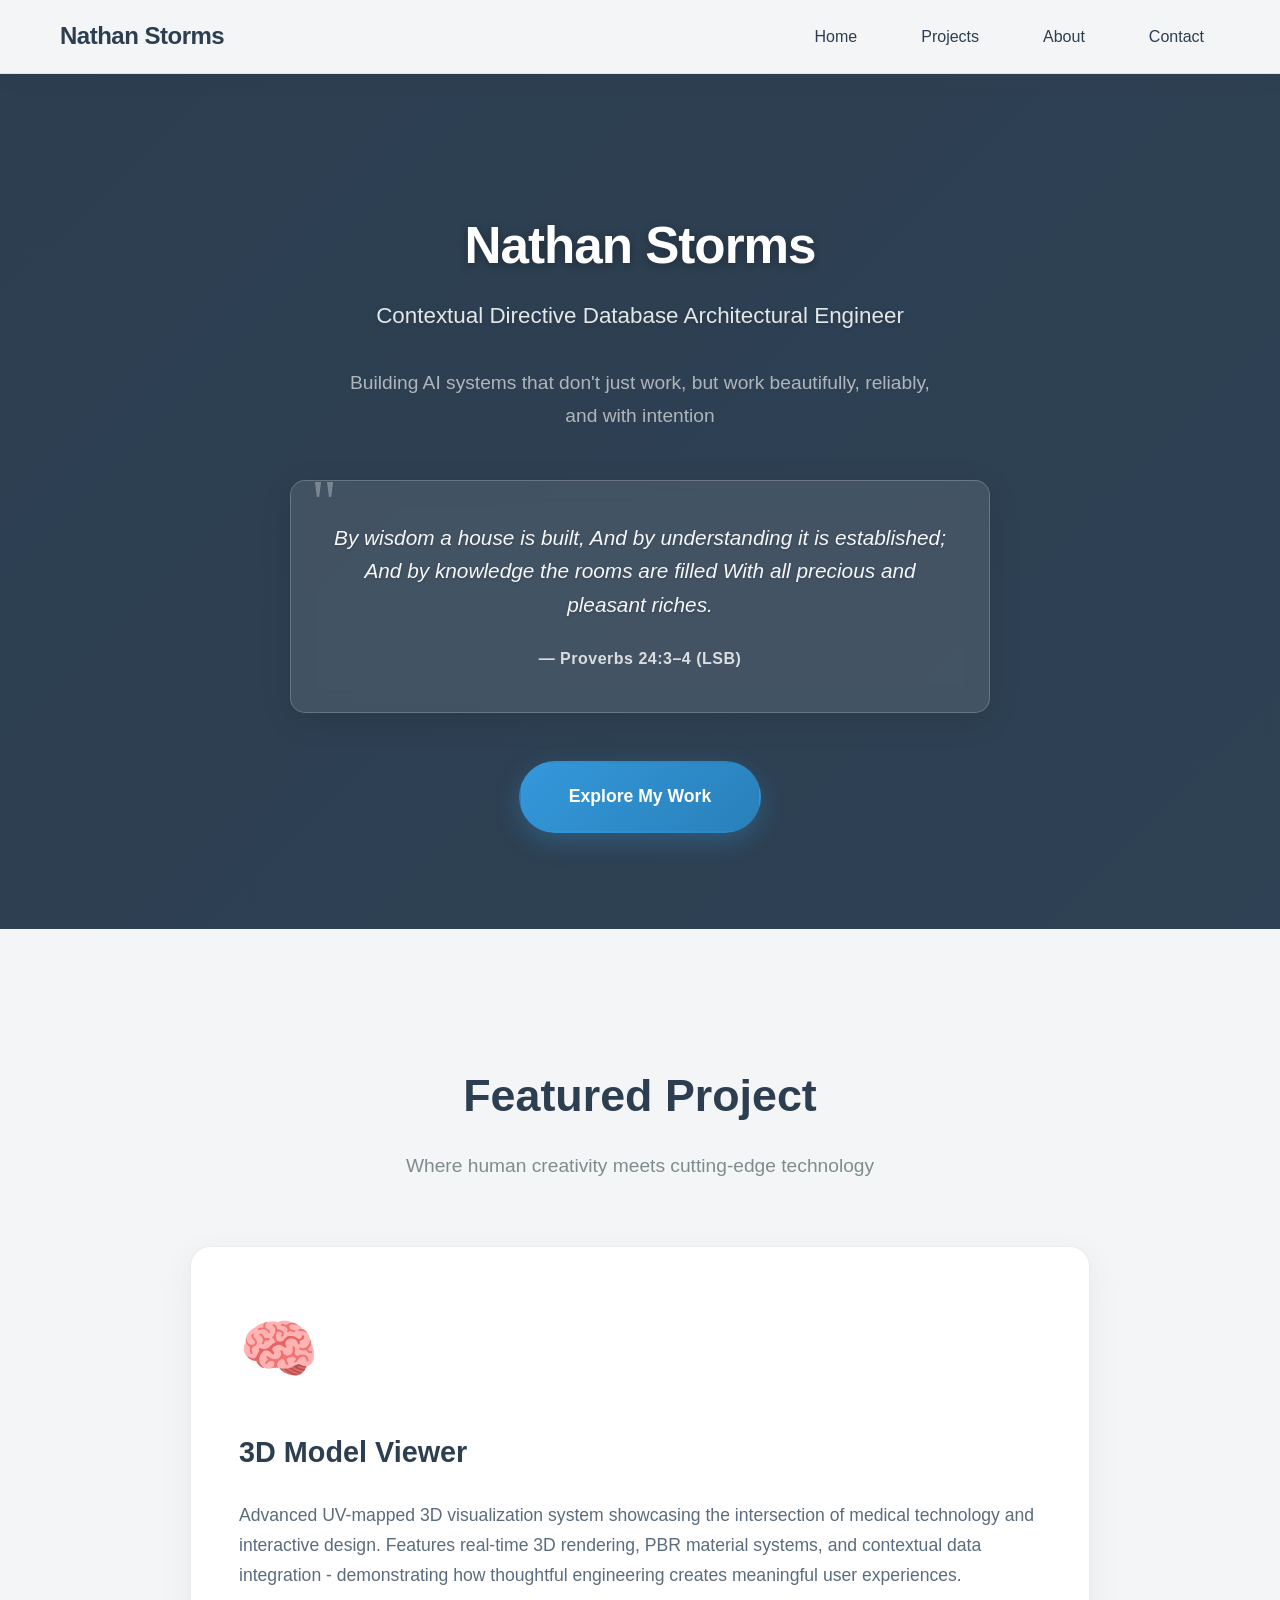
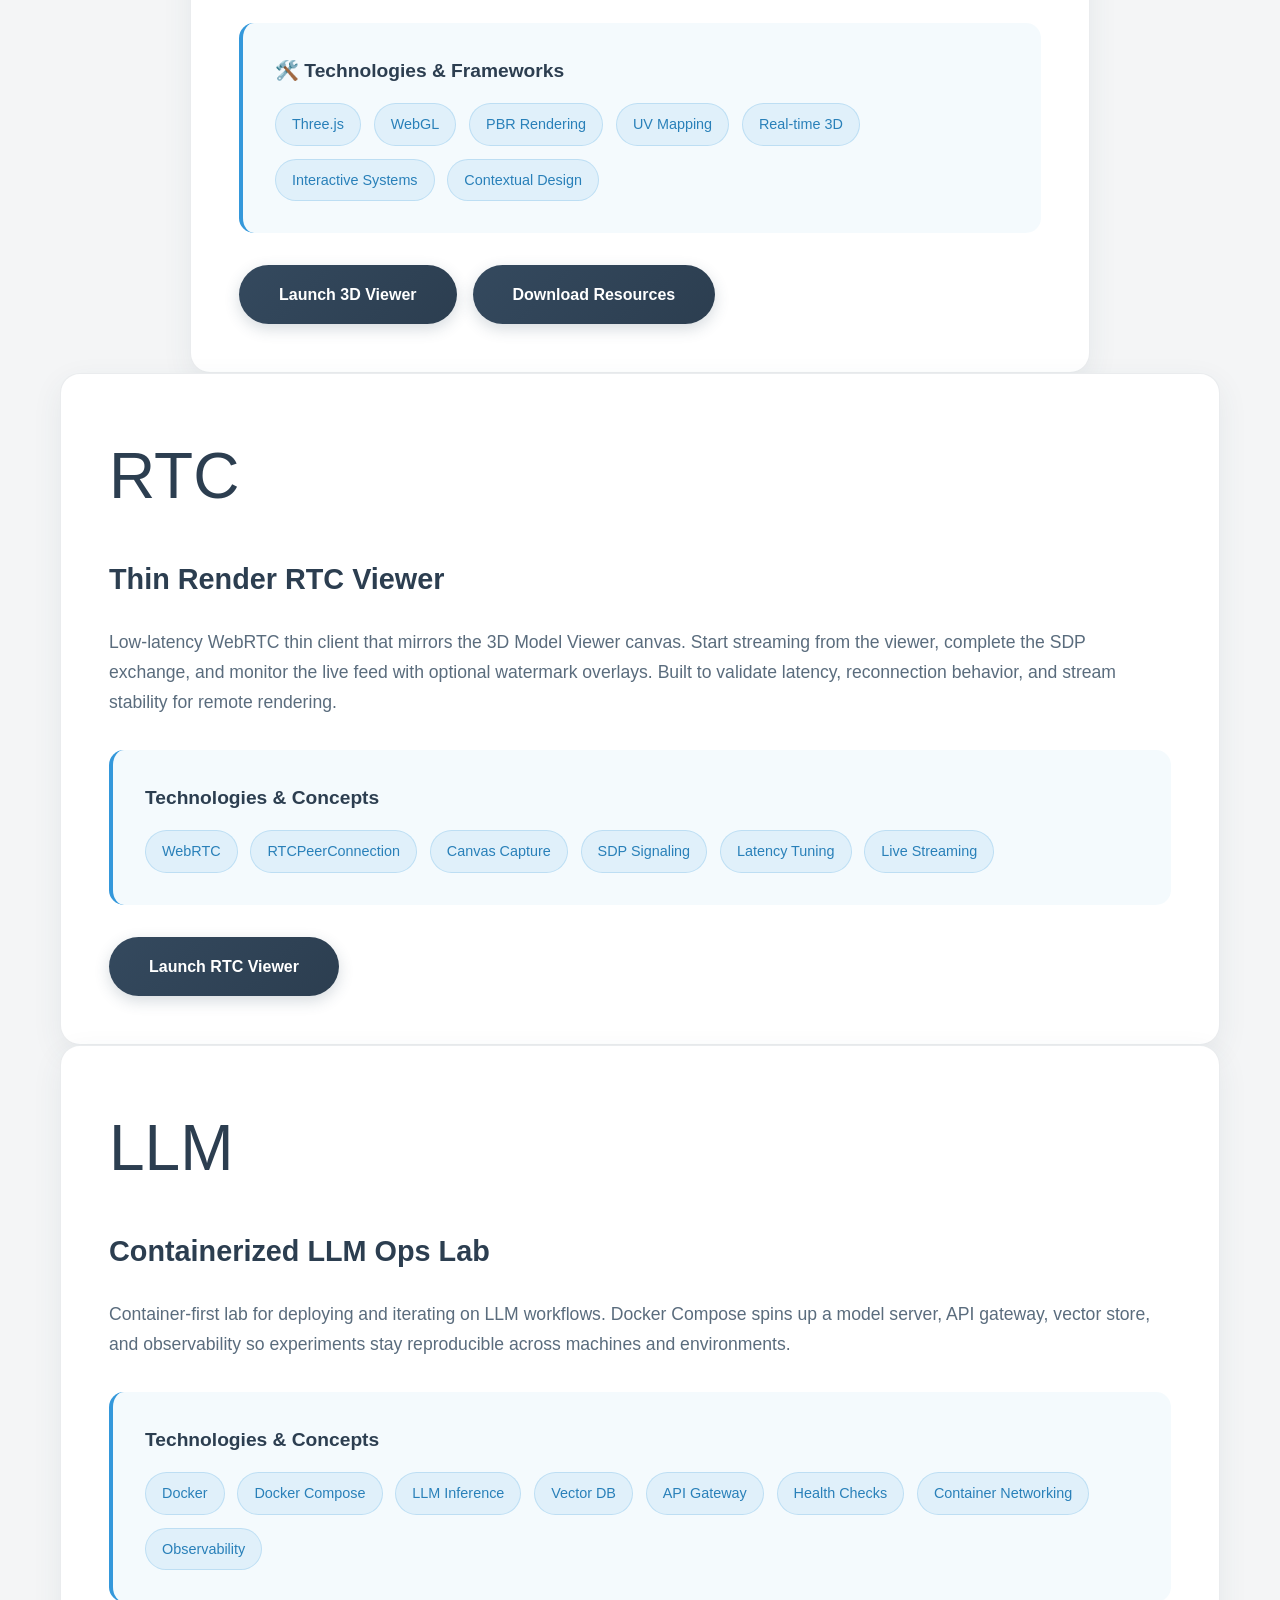
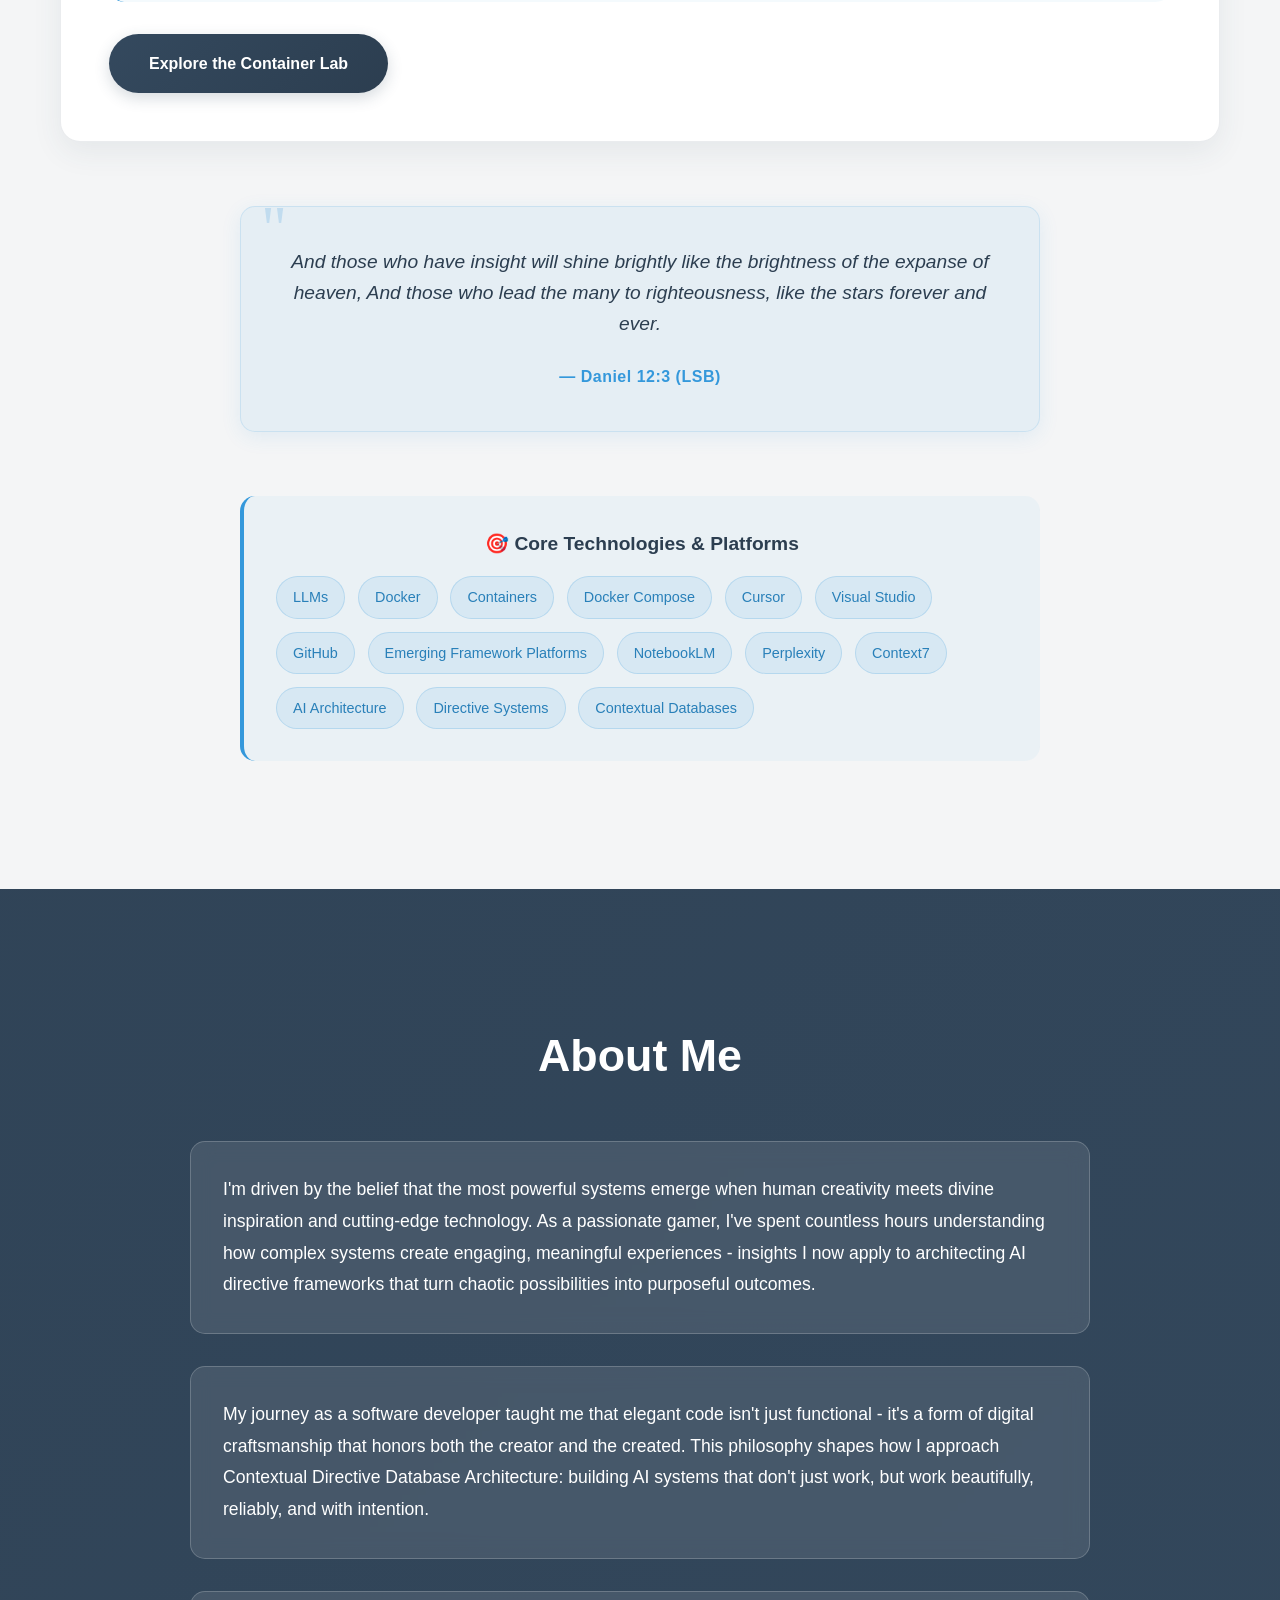
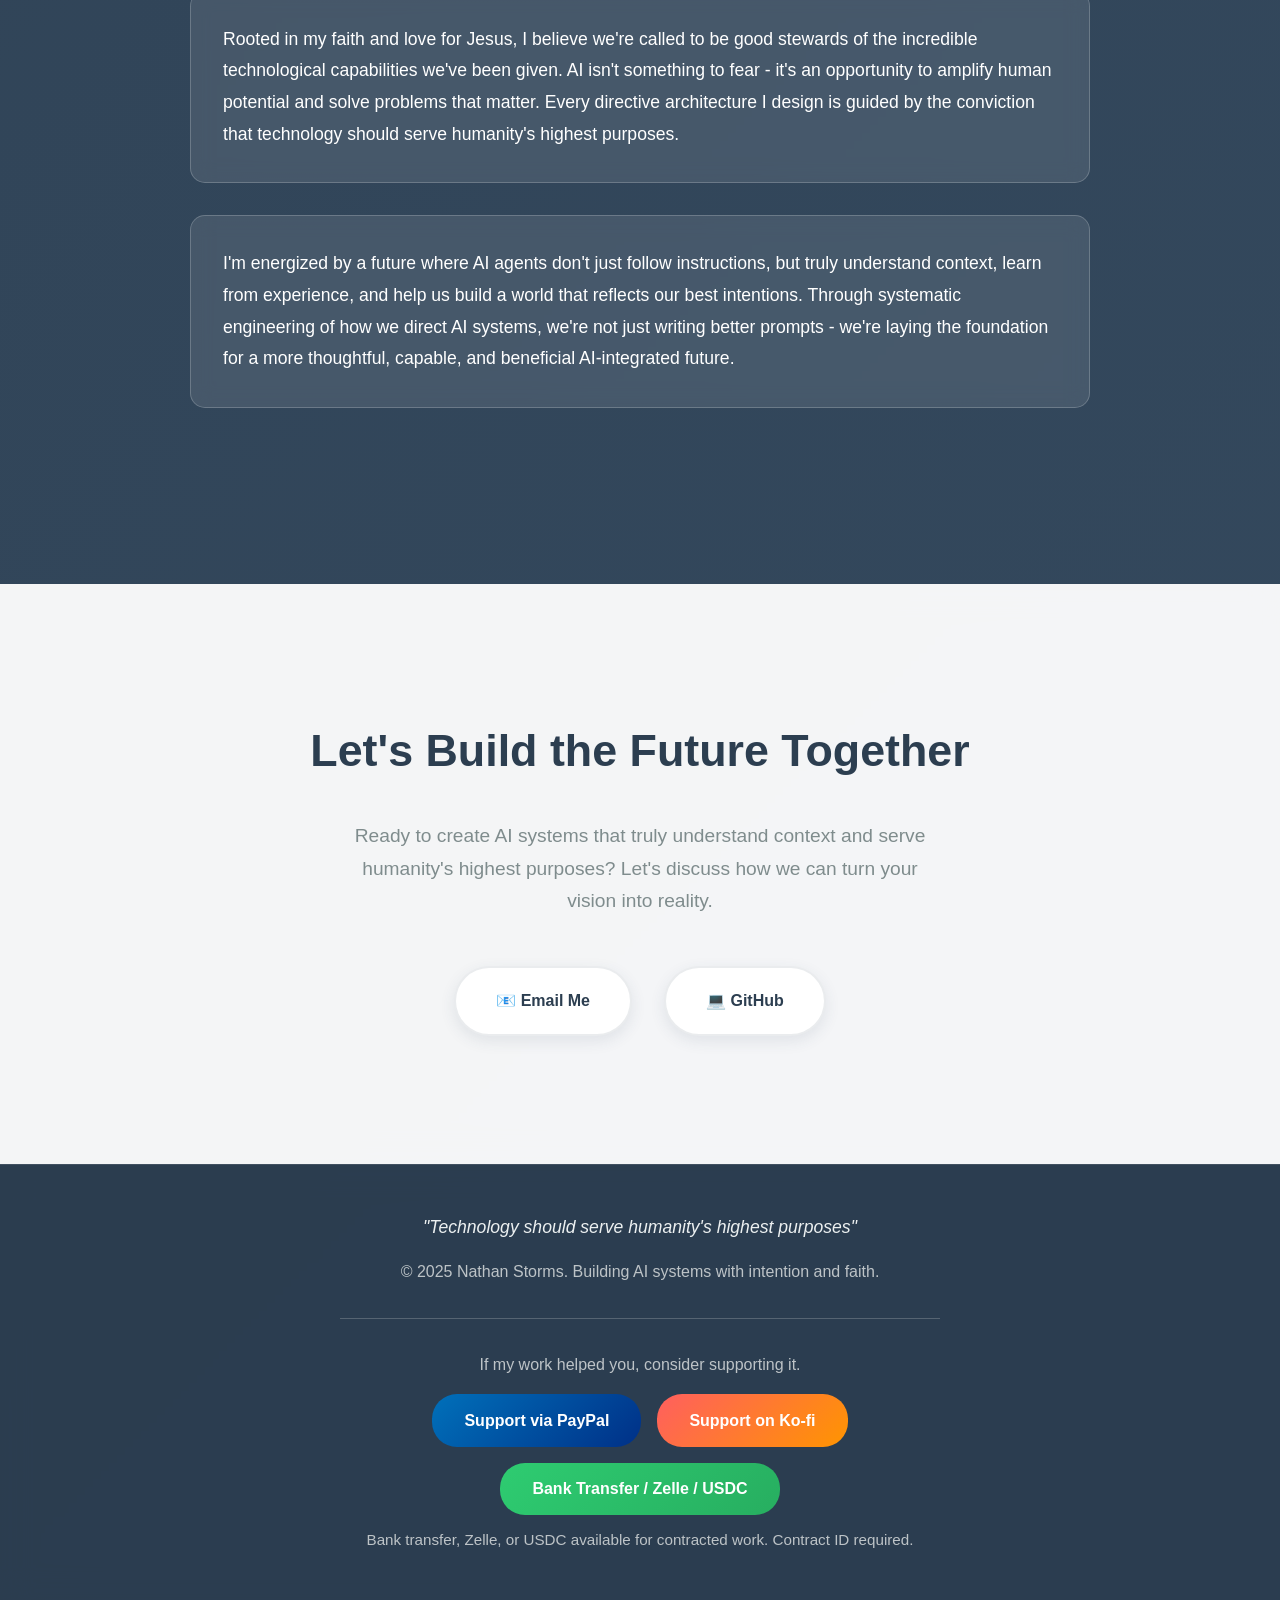
==== commit 8d98c449: "Enhance container lab flow and add platform tags" ====
--- a/index.html
+++ b/index.html
@@ -635,6 +635,9 @@
                             <span class="tech-tag">Docker</span>
                             <span class="tech-tag">Containers</span>
                             <span class="tech-tag">Docker Compose</span>
+                            <span class="tech-tag">Cursor</span>
+                            <span class="tech-tag">Visual Studio</span>
+                            <span class="tech-tag">GitHub</span>
                             <span class="tech-tag">Emerging Framework Platforms</span>
                             <span class="tech-tag">NotebookLM</span>
                             <span class="tech-tag">Perplexity</span>
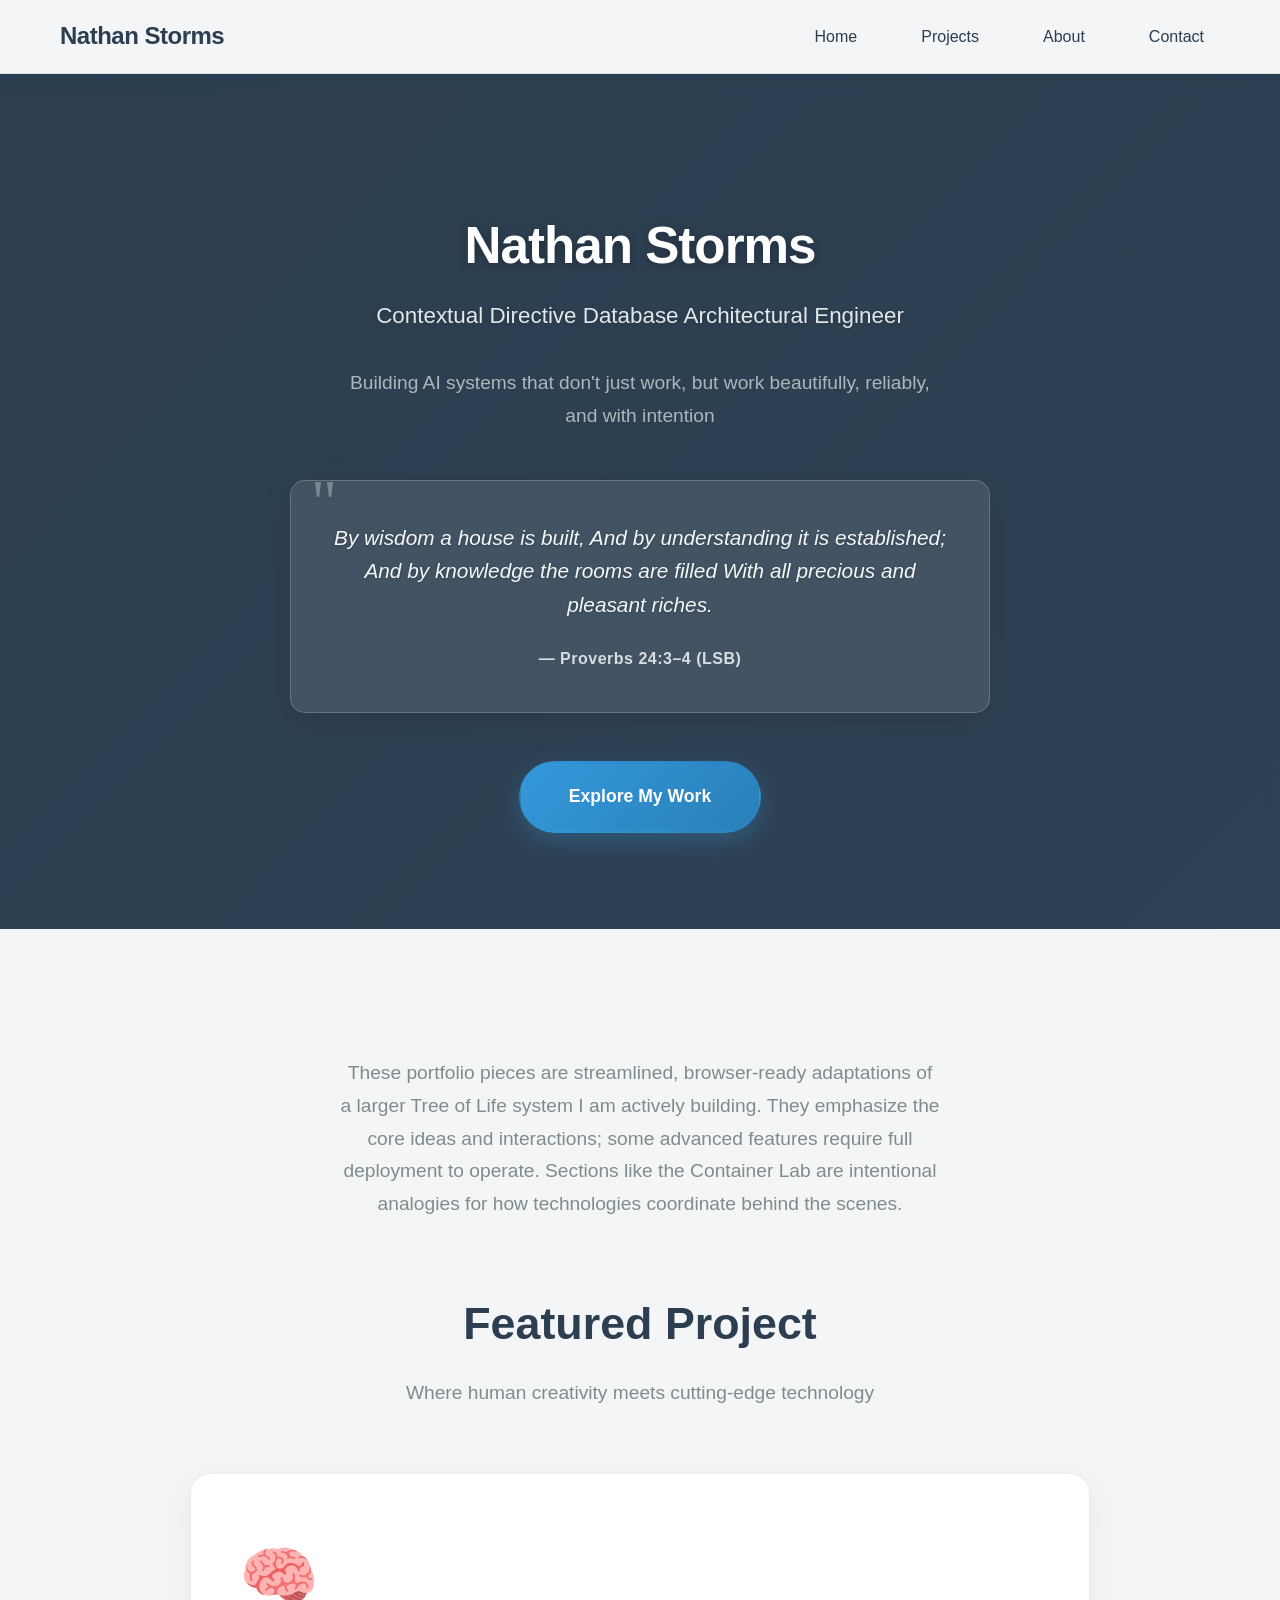
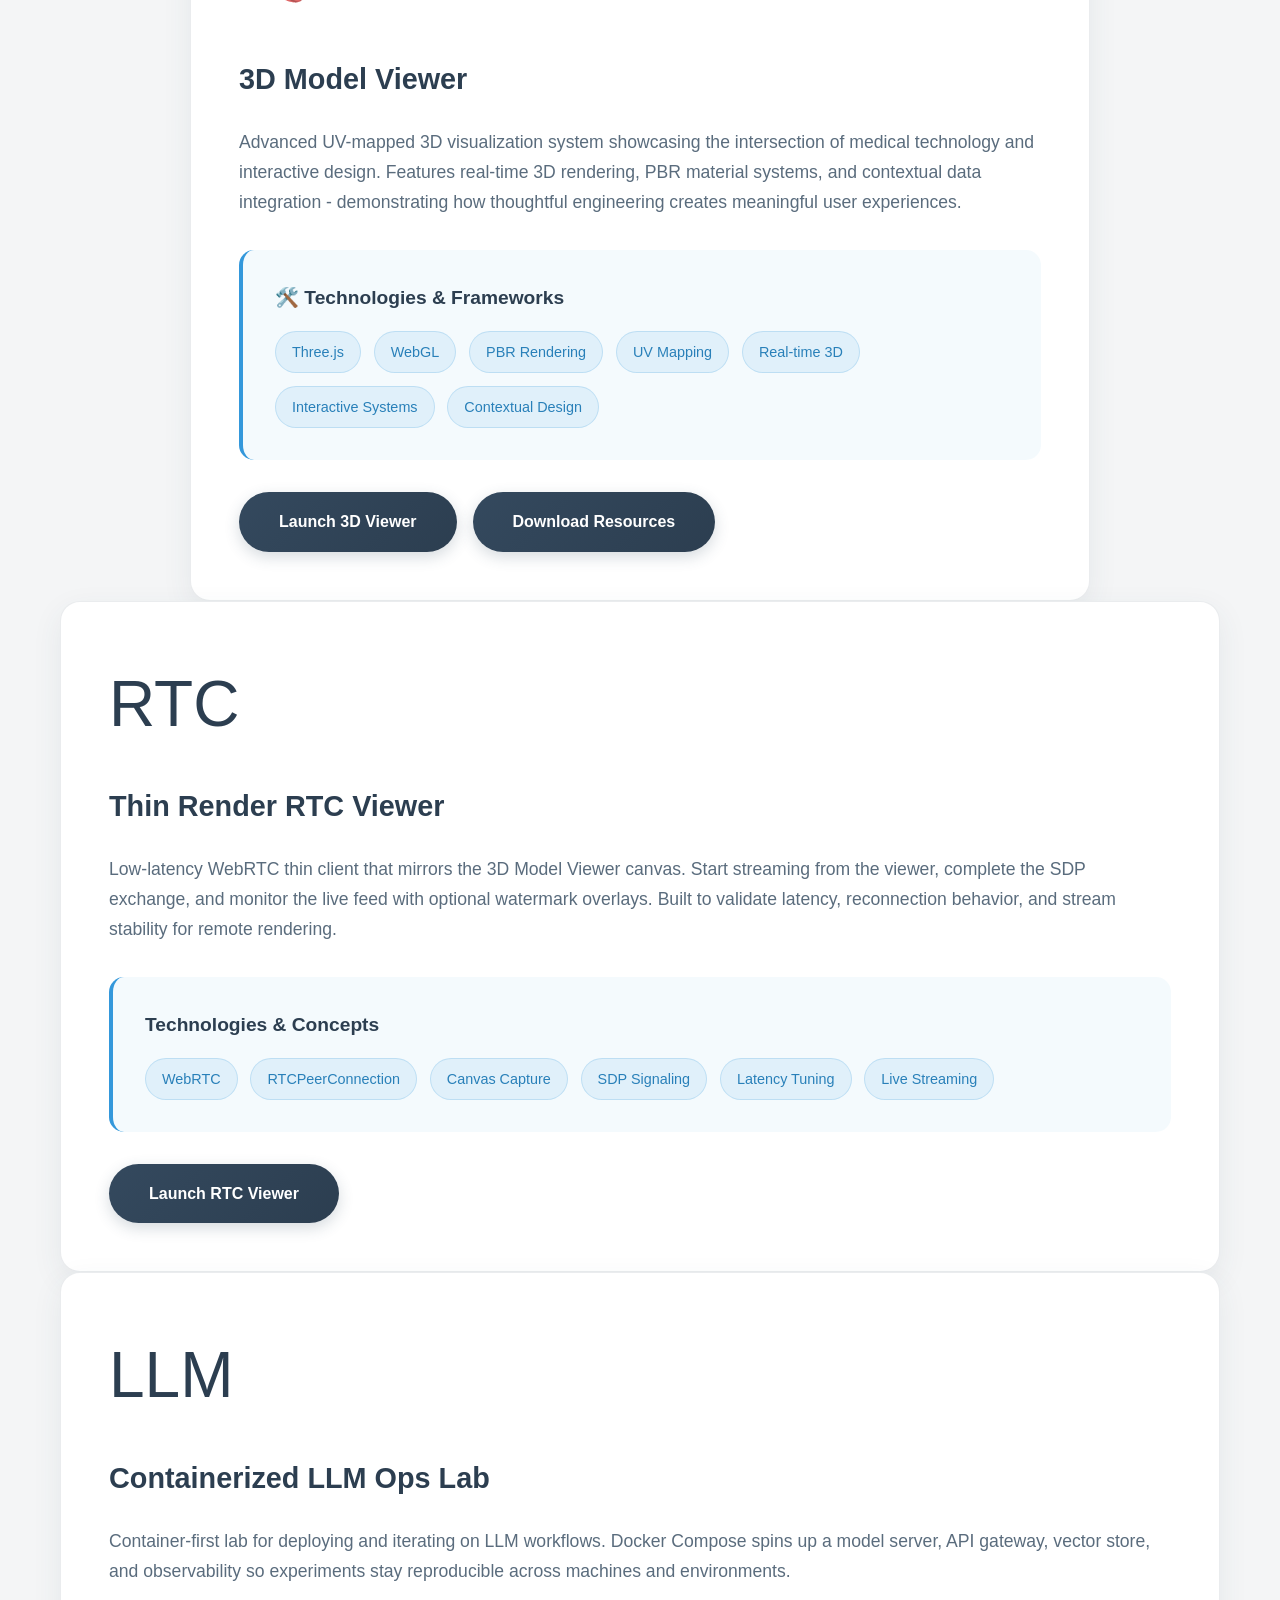
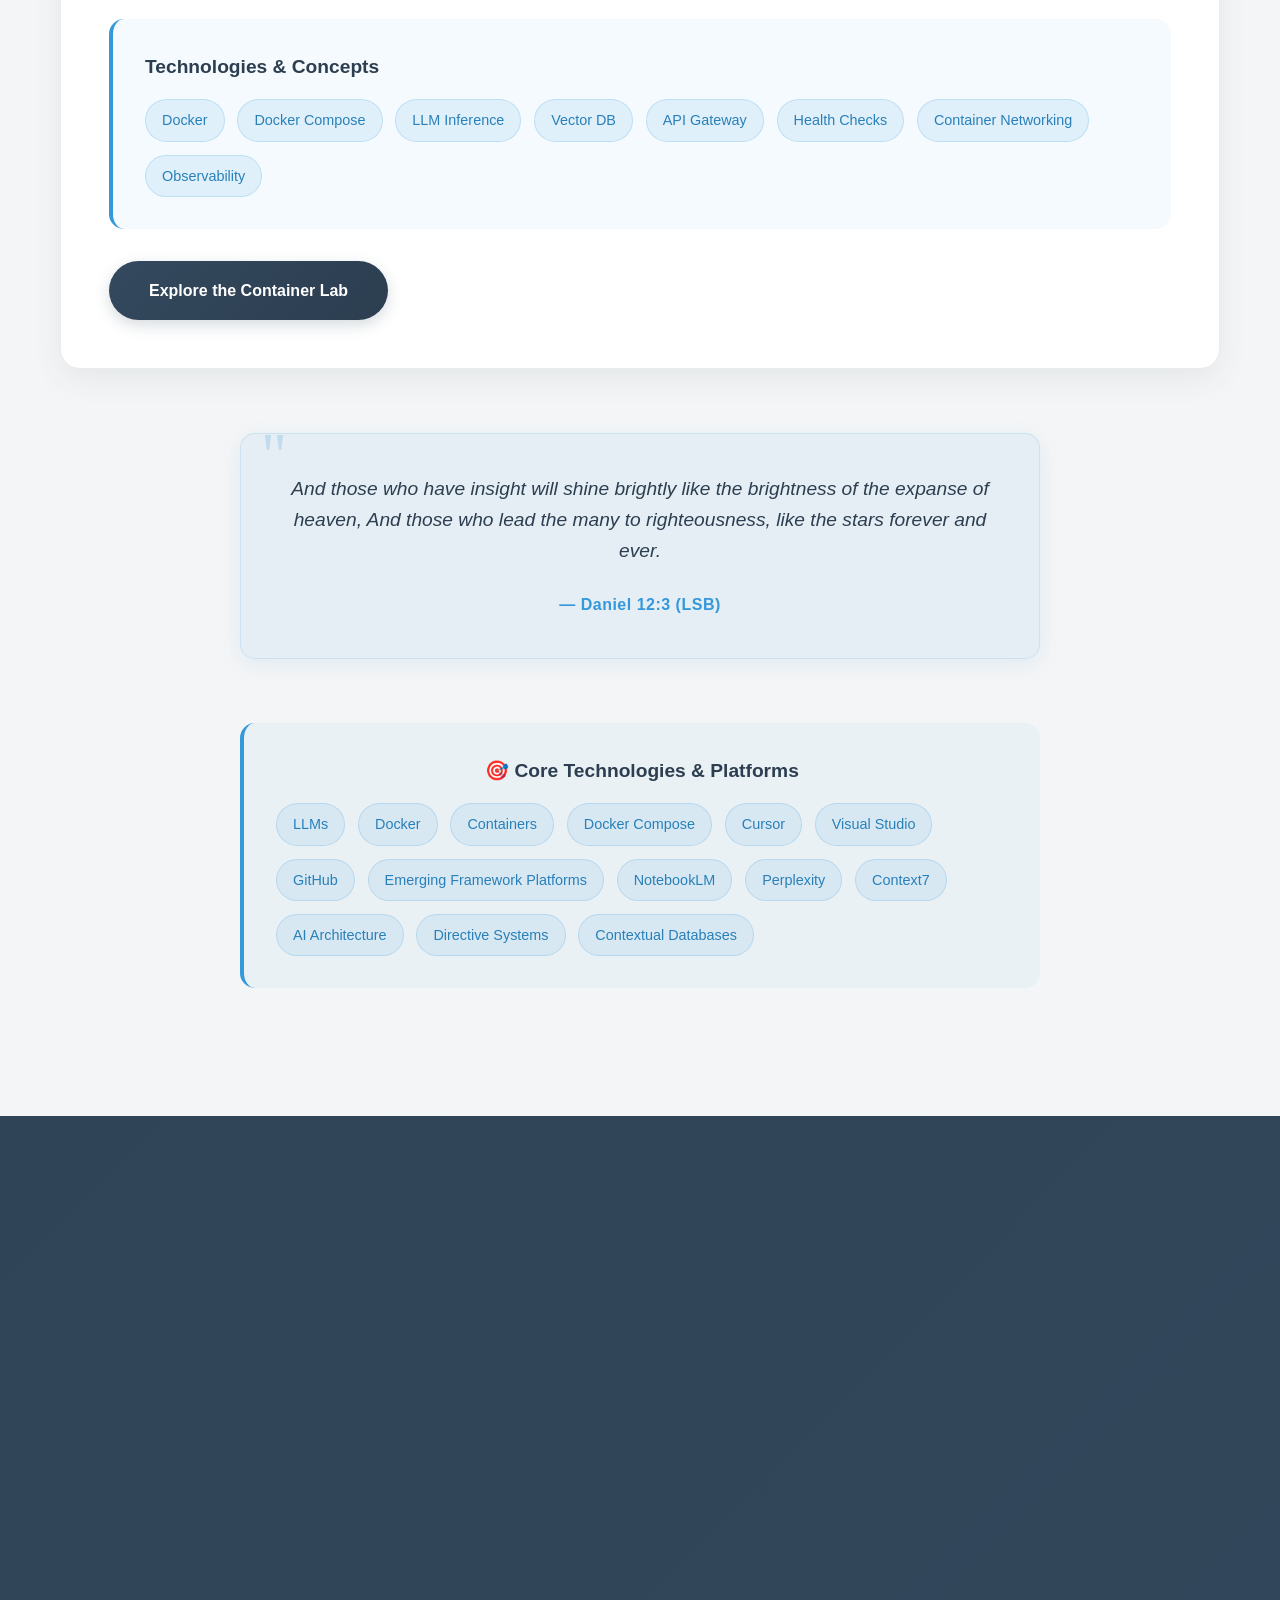
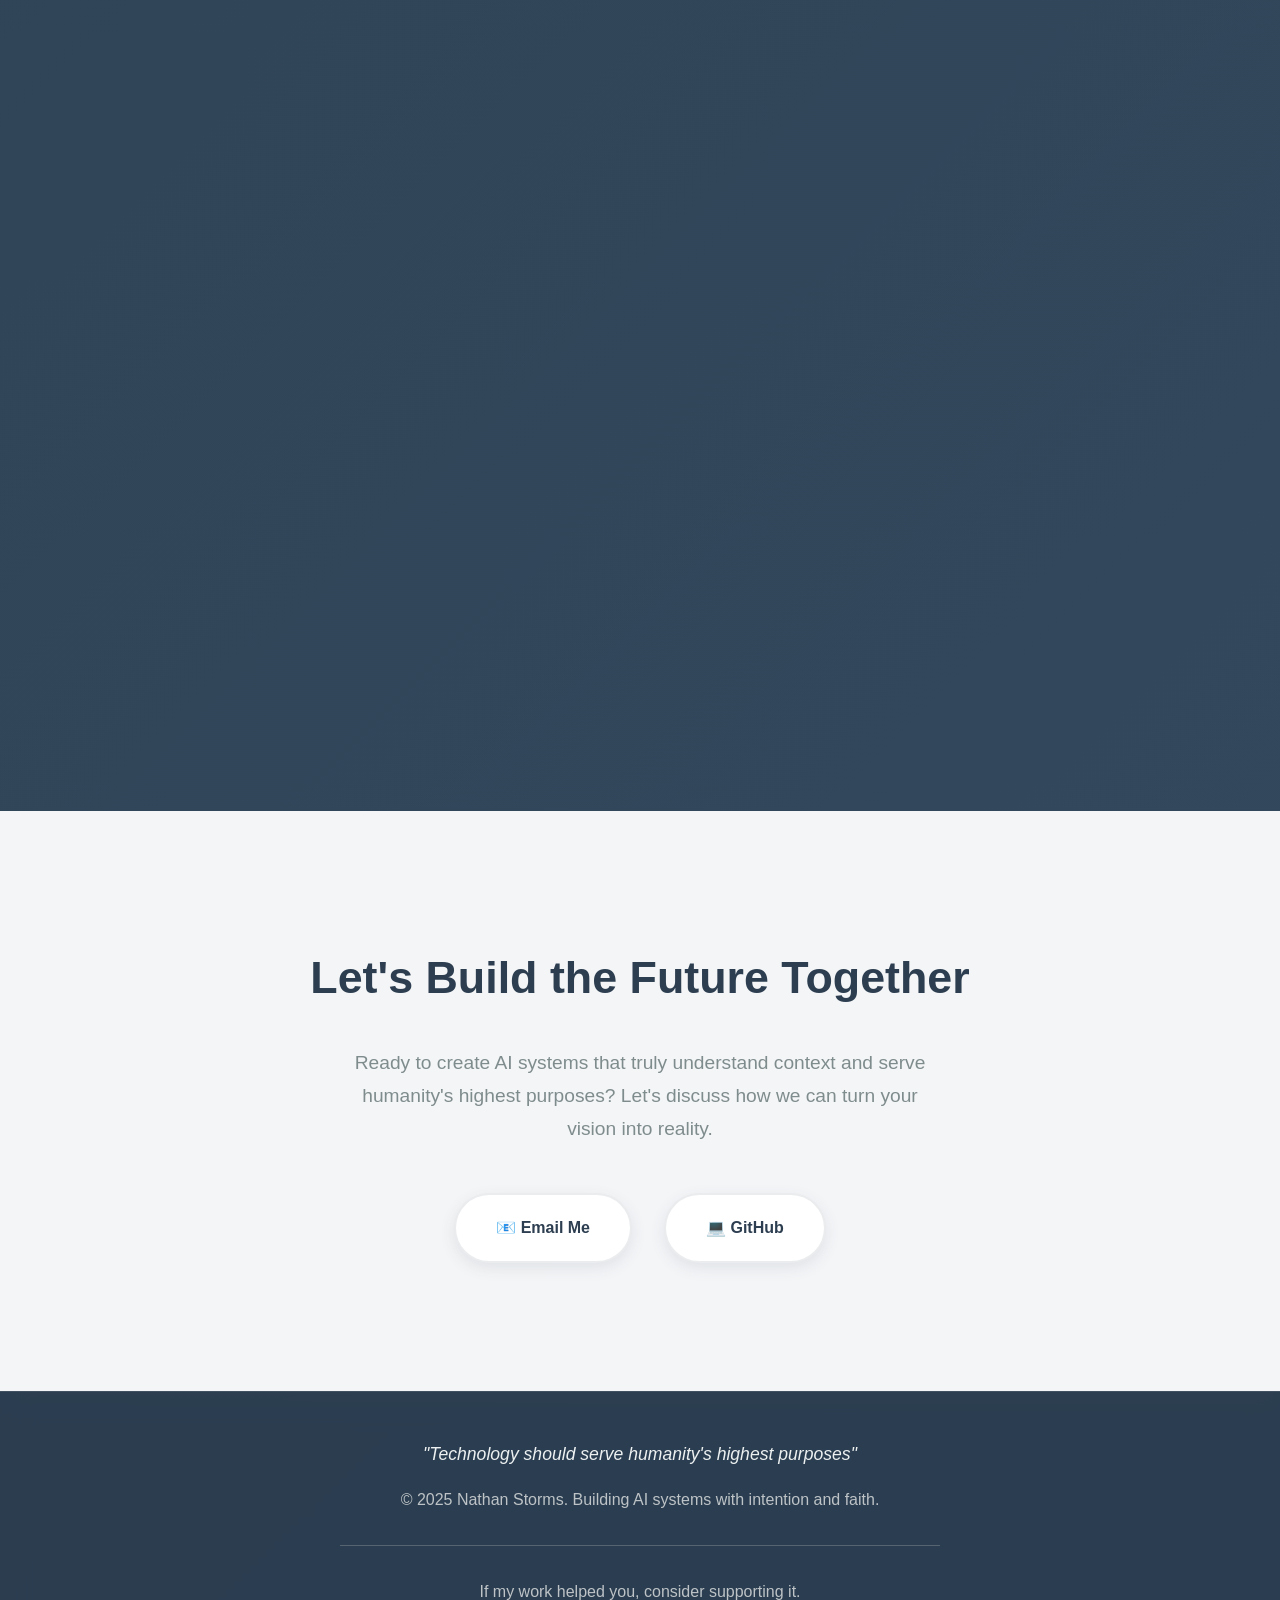
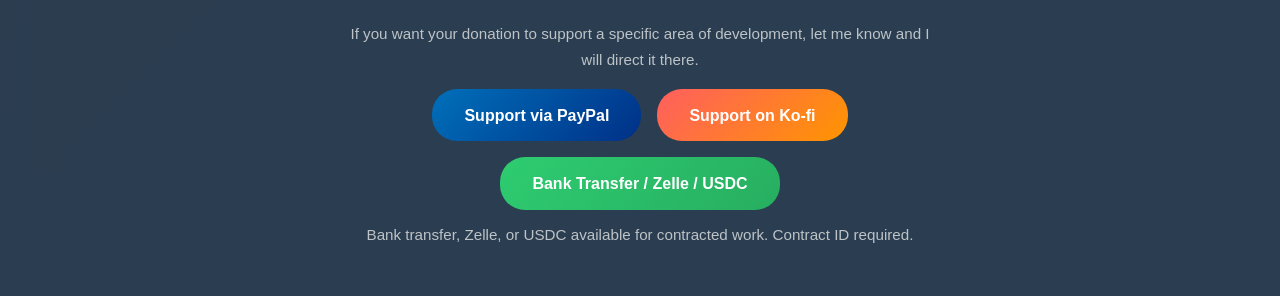
==== commit 51b6f088: "Add portfolio overview and donation note" ====
--- a/index.html
+++ b/index.html
@@ -549,6 +549,7 @@
 
         <section id="projects" class="projects">
             <div class="container">
+                <p class="section-subtitle fade-in">These portfolio pieces are streamlined, browser-ready adaptations of a larger Tree of Life system I am actively building. They emphasize the core ideas and interactions; some advanced features require full deployment to operate. Sections like the Container Lab are intentional analogies for how technologies coordinate behind the scenes.</p>
                 <h2 class="section-title fade-in">Featured Project</h2>
                 <p class="section-subtitle fade-in">Where human creativity meets cutting-edge technology</p>
                 
@@ -698,6 +699,9 @@
     <p style="text-align: center; margin-bottom: 1rem;">
         If my work helped you, consider supporting it.
     </p>
+    <p style="text-align: center; margin-bottom: 1rem; font-size: 0.95rem; color: #bdc3c7;">
+        If you want your donation to support a specific area of development, let me know and I will direct it there.
+    </p>
     <div style="display: flex; justify-content: center; gap: 1rem; flex-wrap: wrap;">
         <a href="https://www.paypal.com/donate/?business=nathanstorms%40ymail.com&no_recurring=0&currency_code=USD" 
            target="_blank"
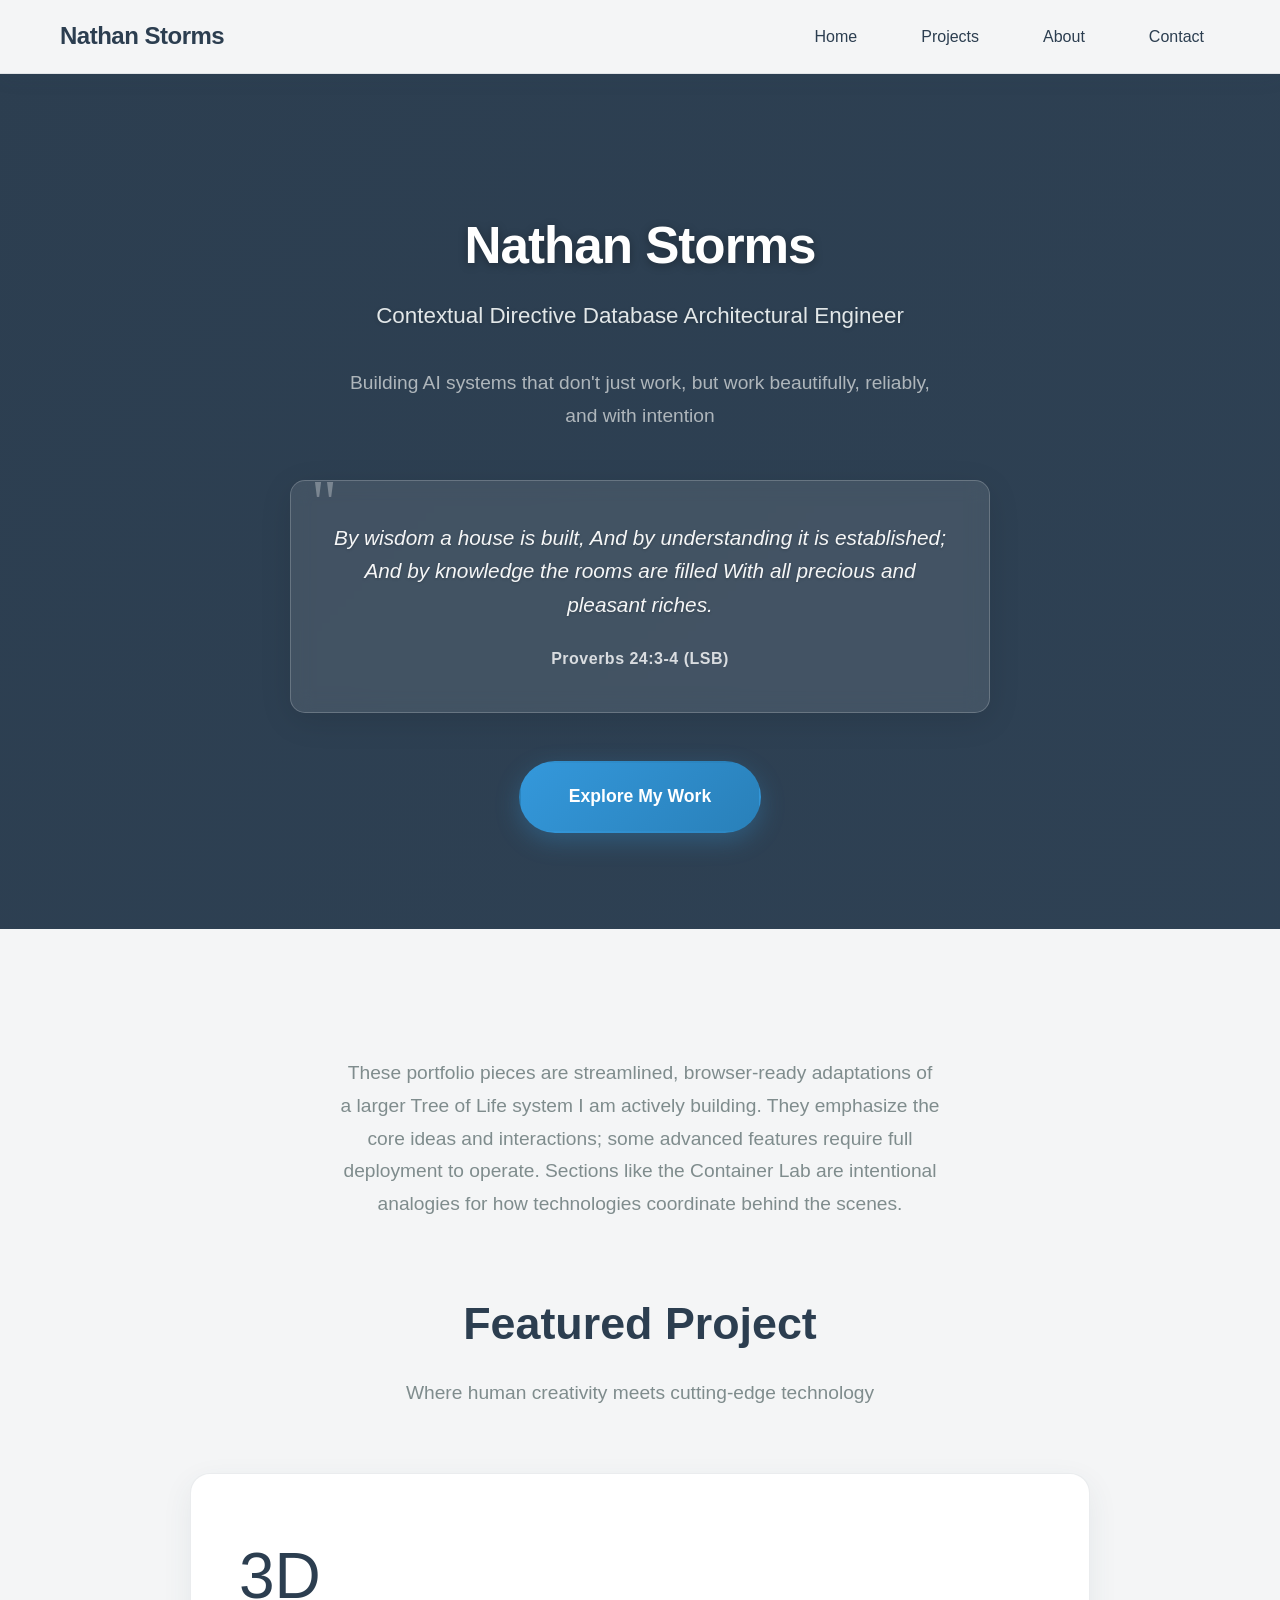
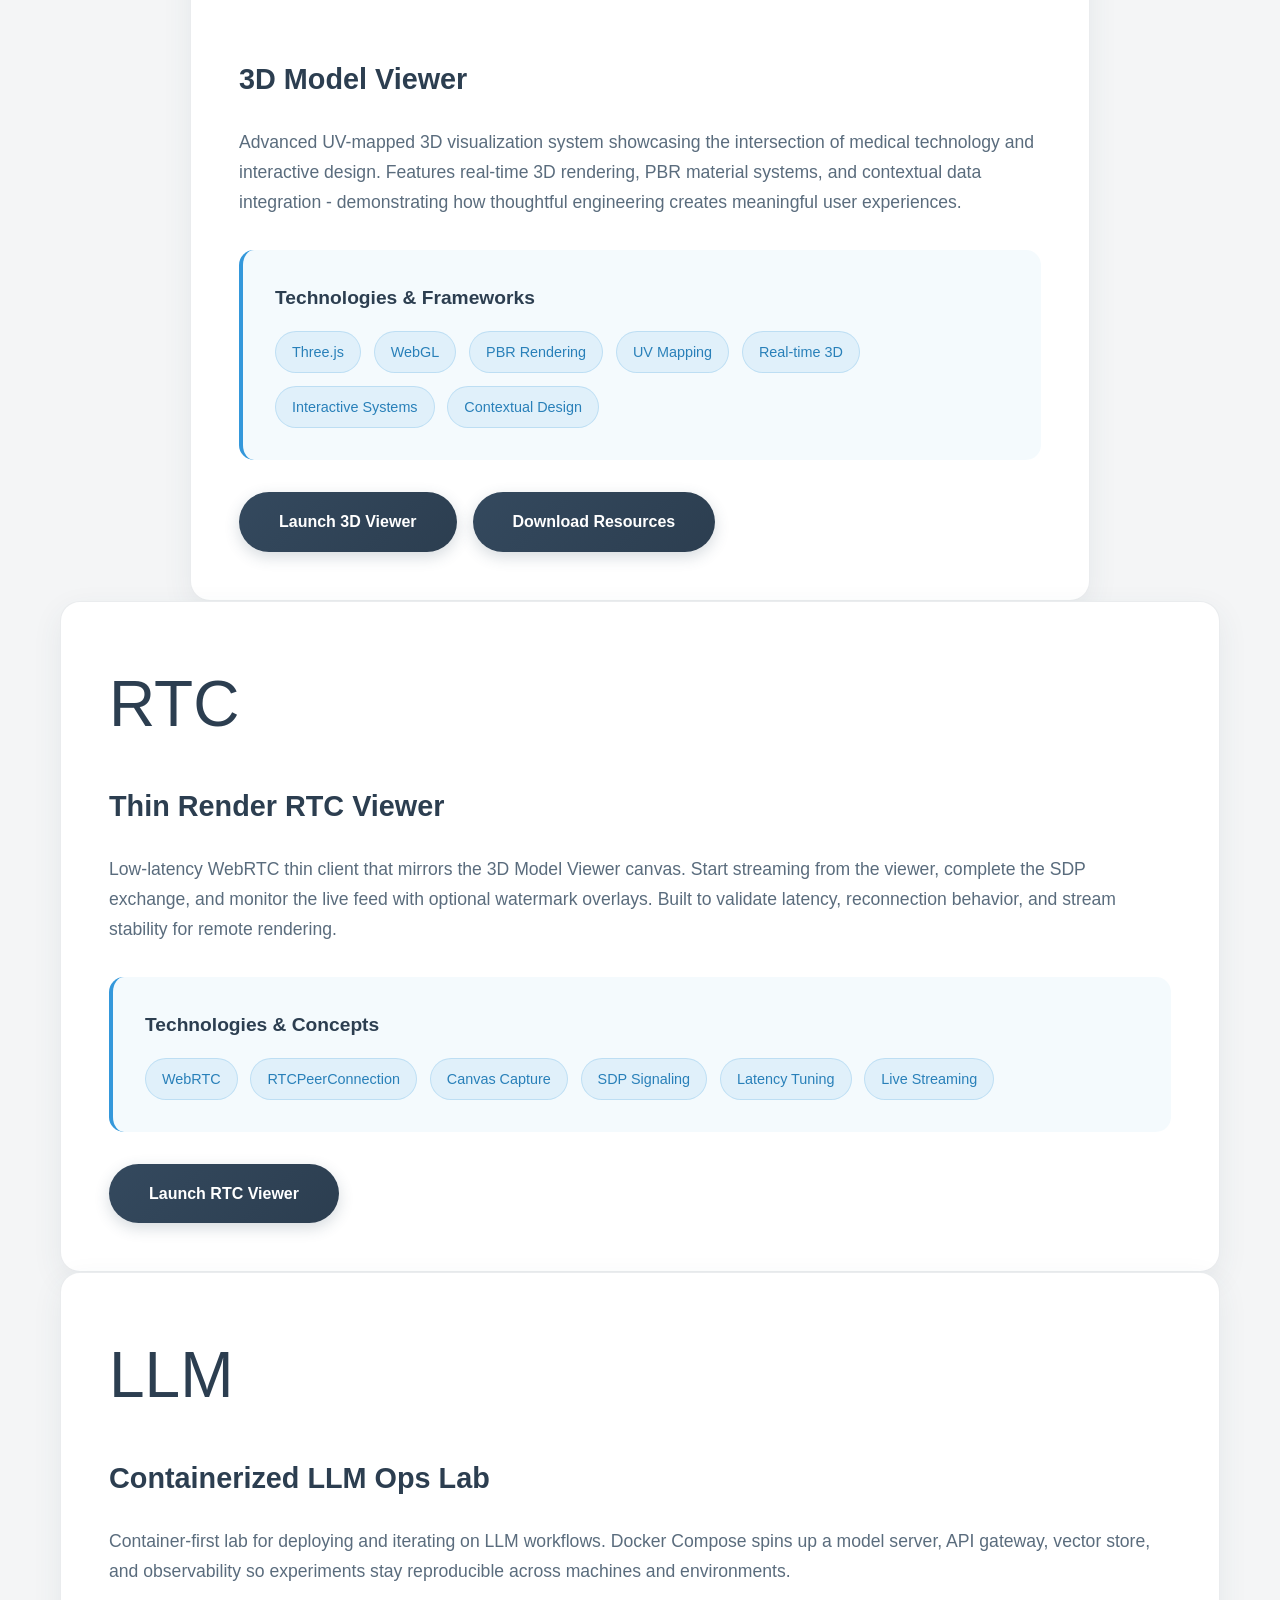
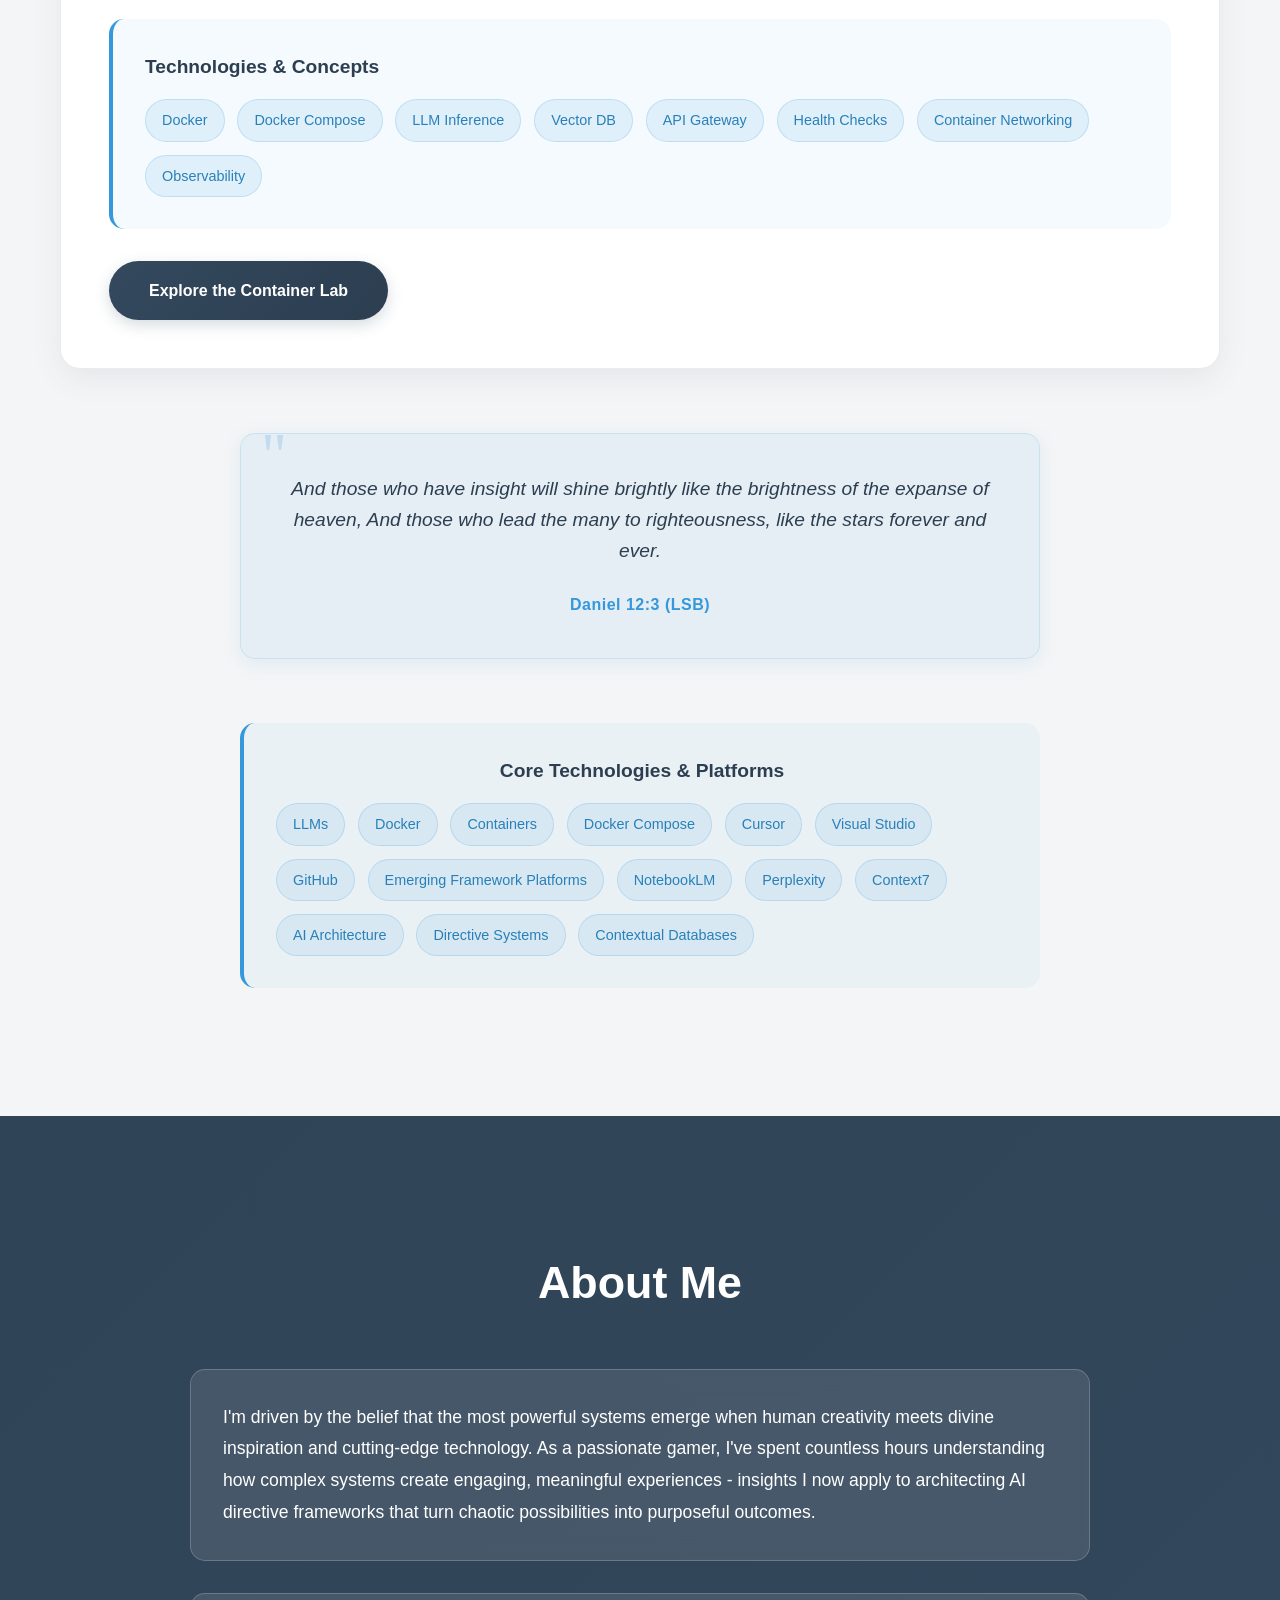
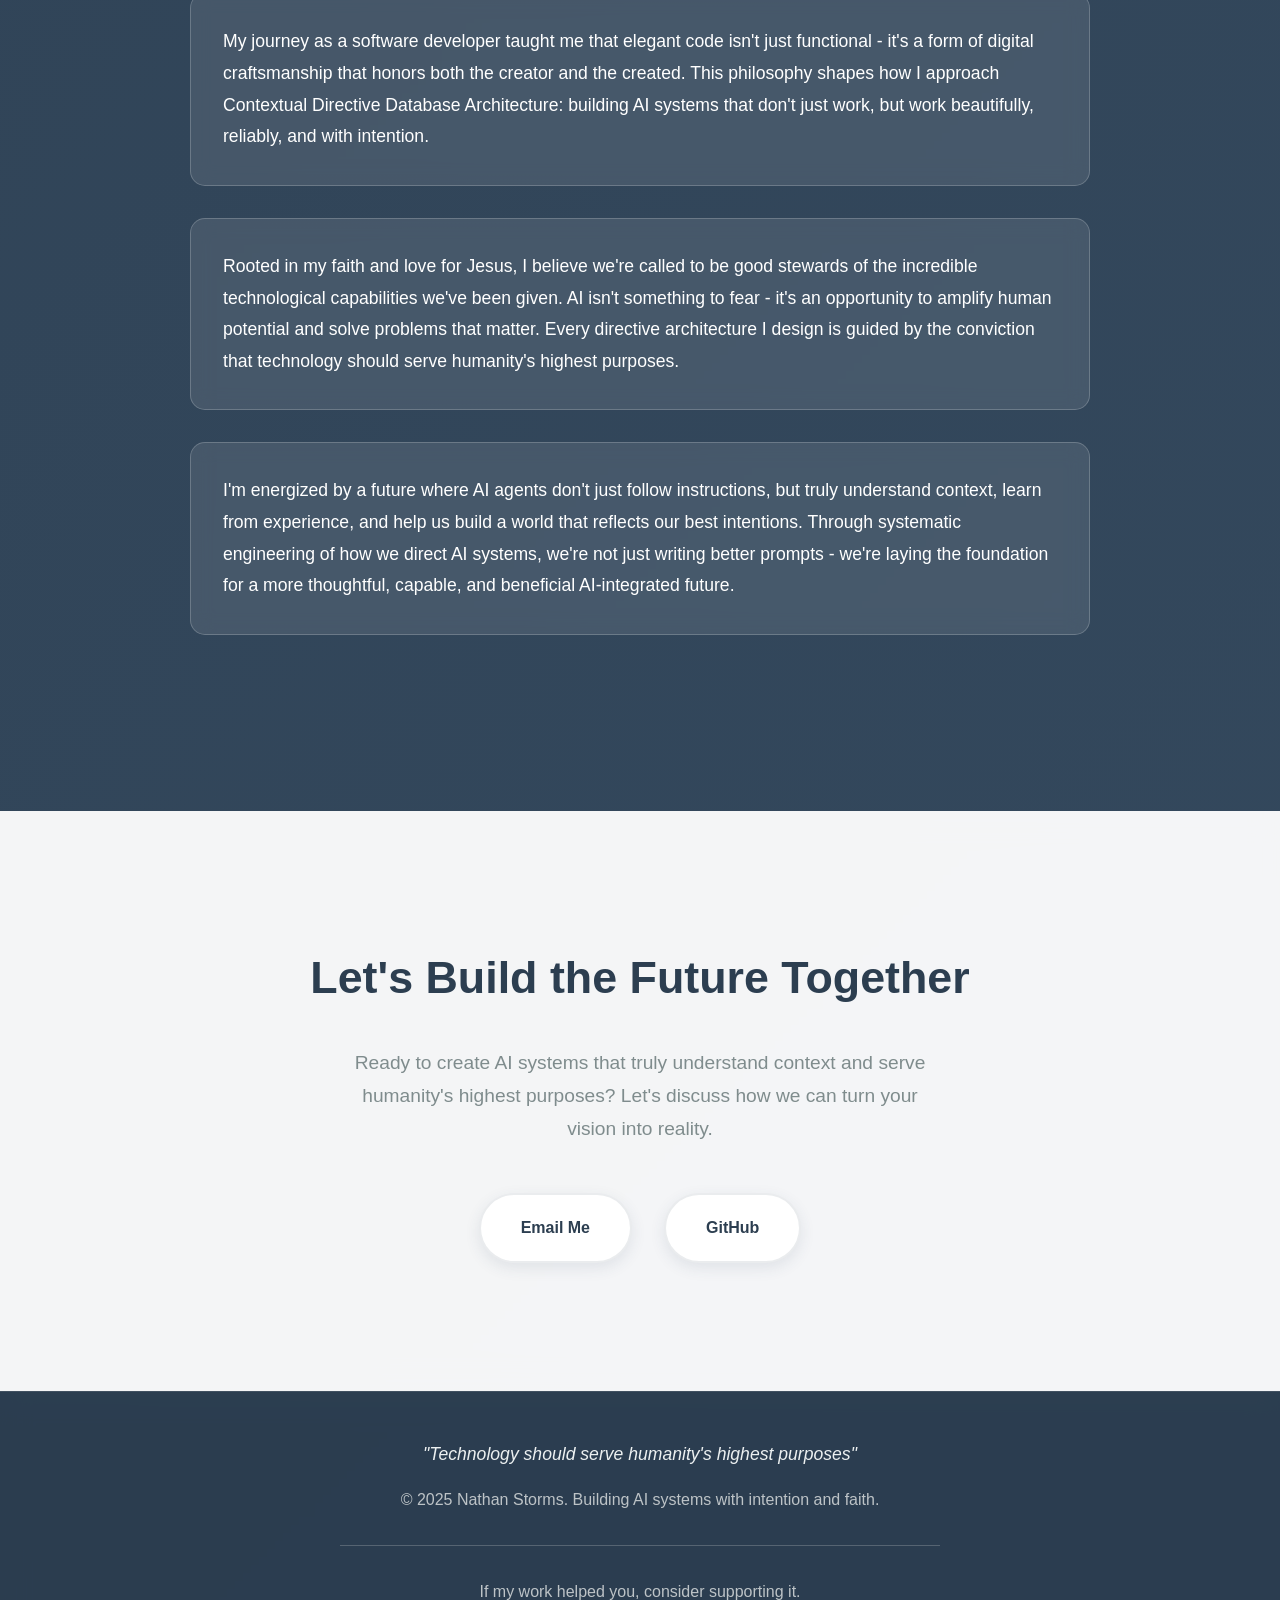
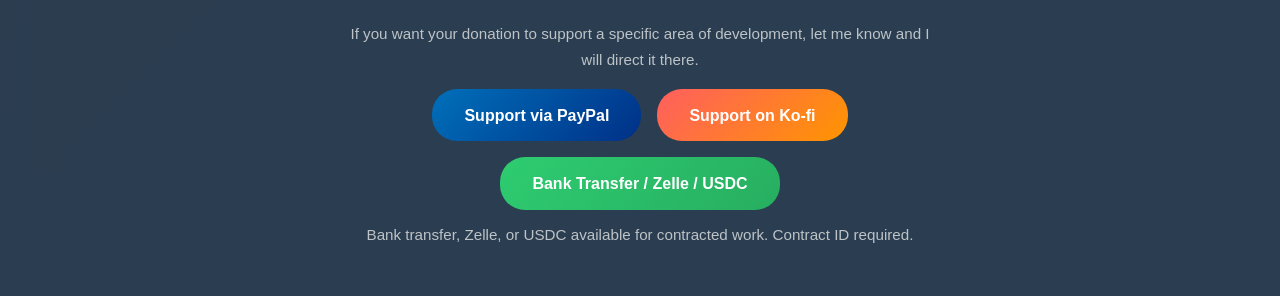
==== commit 64f698c8: "Clean garbled characters in portfolio copy" ====
--- a/index.html
+++ b/index.html
@@ -540,7 +540,7 @@
                 
                 <div class="biblical-quote fade-in">
                     <div class="quote-text">By wisdom a house is built, And by understanding it is established; And by knowledge the rooms are filled With all precious and pleasant riches.</div>
-                    <div class="quote-reference">— Proverbs 24:3–4 (LSB)</div>
+                    <div class="quote-reference">Proverbs 24:3-4 (LSB)</div>
                 </div>
                 
                 <a href="#projects" class="cta-button">Explore My Work</a>
@@ -555,12 +555,12 @@
                 
                 <div class="project-grid">
                     <div class="project-card fade-in">
-                        <span class="project-icon">🧠</span>
+                        <span class="project-icon">3D</span>
                         <h3>3D Model Viewer</h3>
                         <p>Advanced UV-mapped 3D visualization system showcasing the intersection of medical technology and interactive design. Features real-time 3D rendering, PBR material systems, and contextual data integration - demonstrating how thoughtful engineering creates meaningful user experiences.</p>
                         
                         <div class="tech-stack">
-                            <h4>🛠️ Technologies & Frameworks</h4>
+                            <h4>Technologies & Frameworks</h4>
                             <div class="tech-tags">
                                 <span class="tech-tag">Three.js</span>
                                 <span class="tech-tag">WebGL</span>
@@ -625,12 +625,12 @@
 
                 <div class="biblical-quote-projects fade-in">
                     <div class="quote-text-projects">And those who have insight will shine brightly like the brightness of the expanse of heaven, And those who lead the many to righteousness, like the stars forever and ever.</div>
-                    <div class="quote-reference-projects">— Daniel 12:3 (LSB)</div>
+                    <div class="quote-reference-projects">Daniel 12:3 (LSB)</div>
                 </div>
 
                 <div style="text-align: center; margin-top: 4rem;" class="fade-in">
                     <div class="tech-stack" style="max-width: 800px; margin: 0 auto;">
-                        <h4>🎯 Core Technologies & Platforms</h4>
+                        <h4>Core Technologies & Platforms</h4>
                         <div class="tech-tags">
                             <span class="tech-tag">LLMs</span>
                             <span class="tech-tag">Docker</span>
@@ -682,8 +682,8 @@
                 <h2>Let's Build the Future Together</h2>
                 <p>Ready to create AI systems that truly understand context and serve humanity's highest purposes? Let's discuss how we can turn your vision into reality.</p>
                 <div class="contact-links">
-                    <a href="mailto:ittnathanstorms@gmail.com" class="contact-link">📧 Email Me</a>
-                    <a href="https://github.com/Hero4383" class="contact-link">💻 GitHub</a>
+                    <a href="mailto:ittnathanstorms@gmail.com" class="contact-link">Email Me</a>
+                    <a href="https://github.com/Hero4383" class="contact-link">GitHub</a>
                     
                 </div>
             </div>
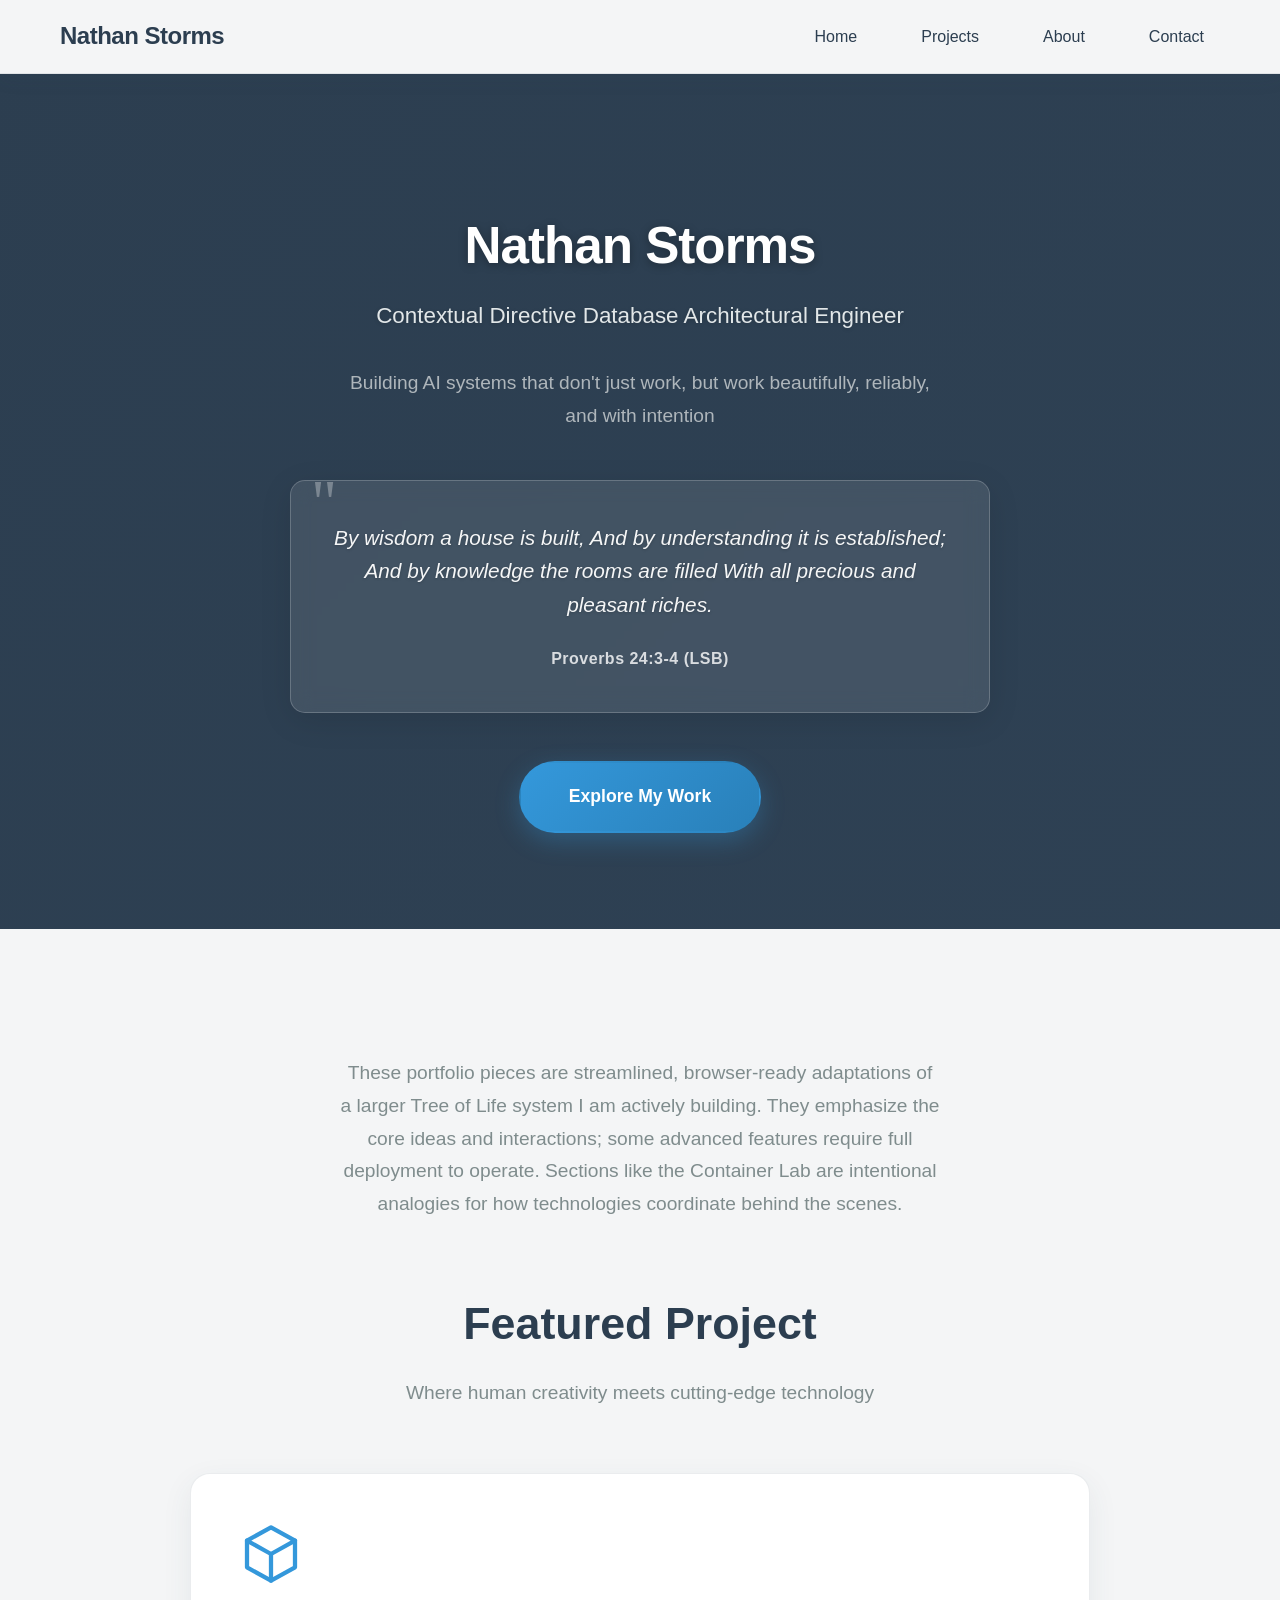
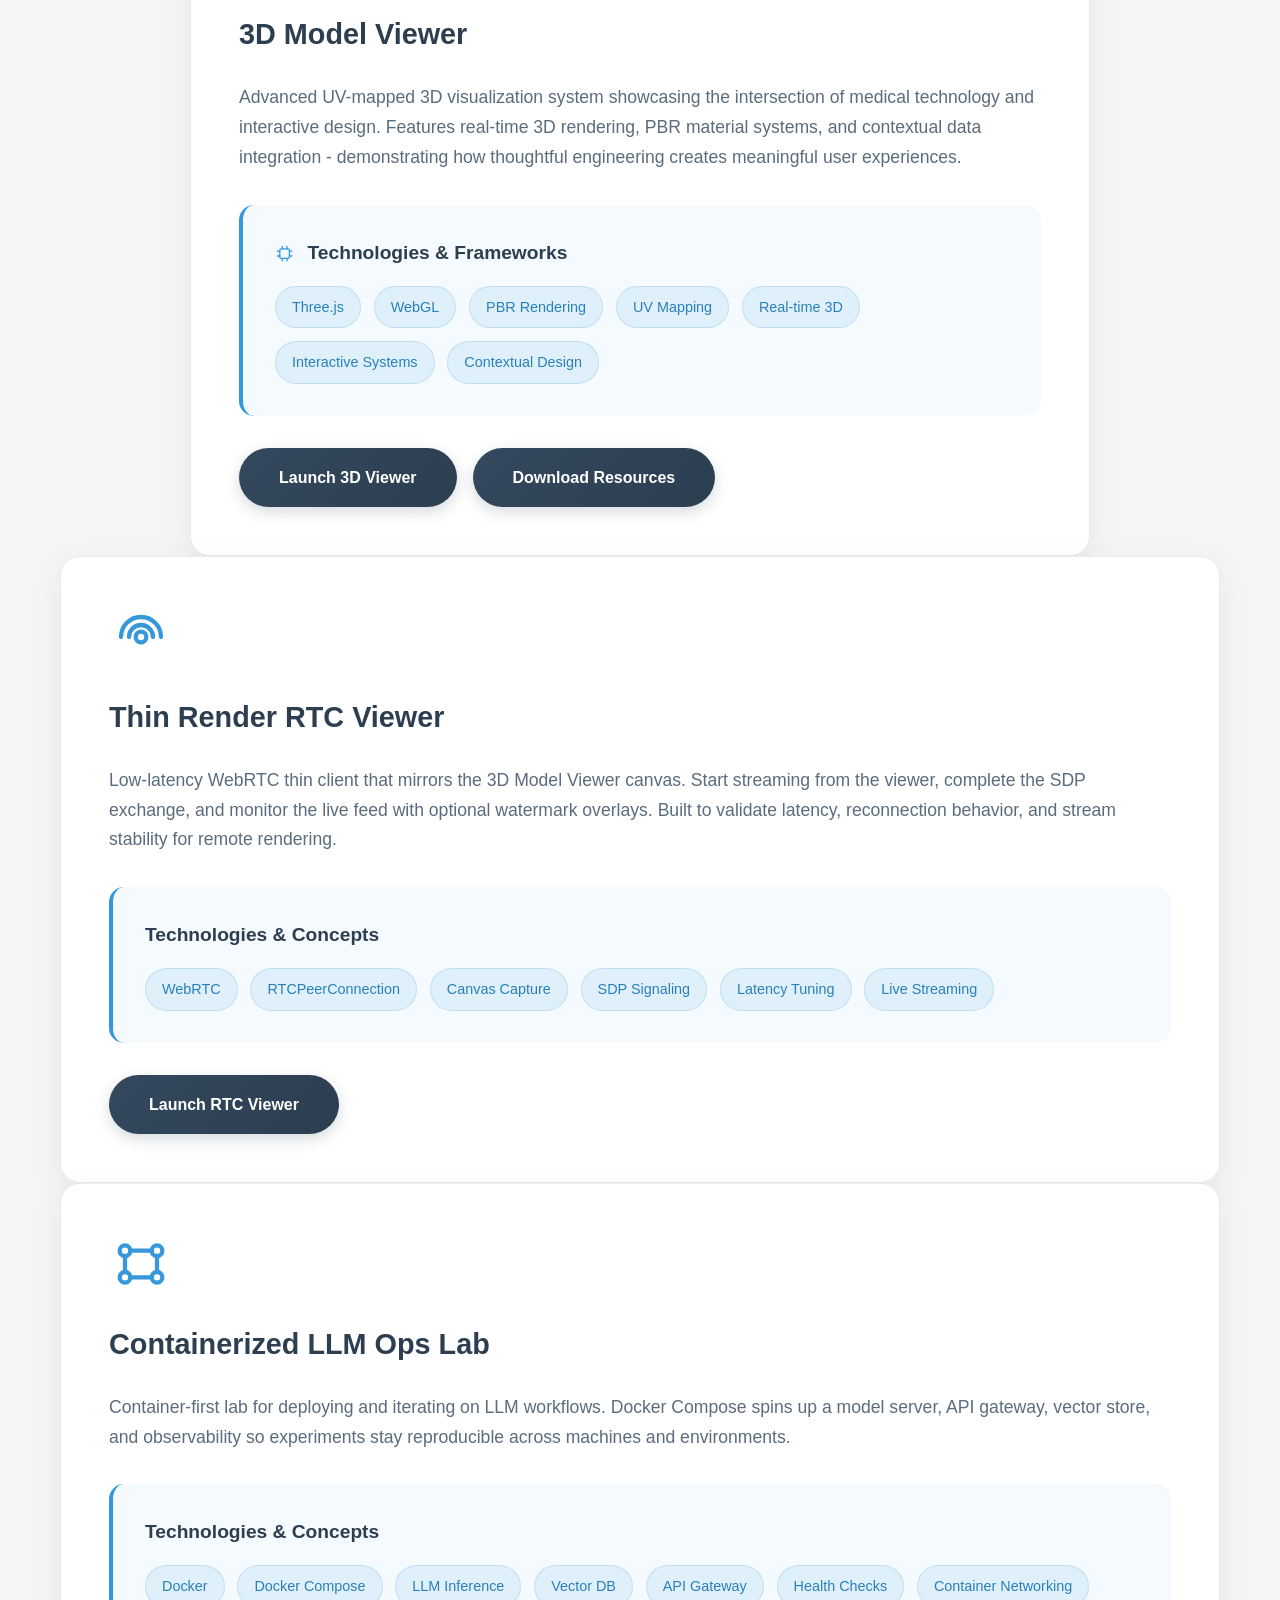
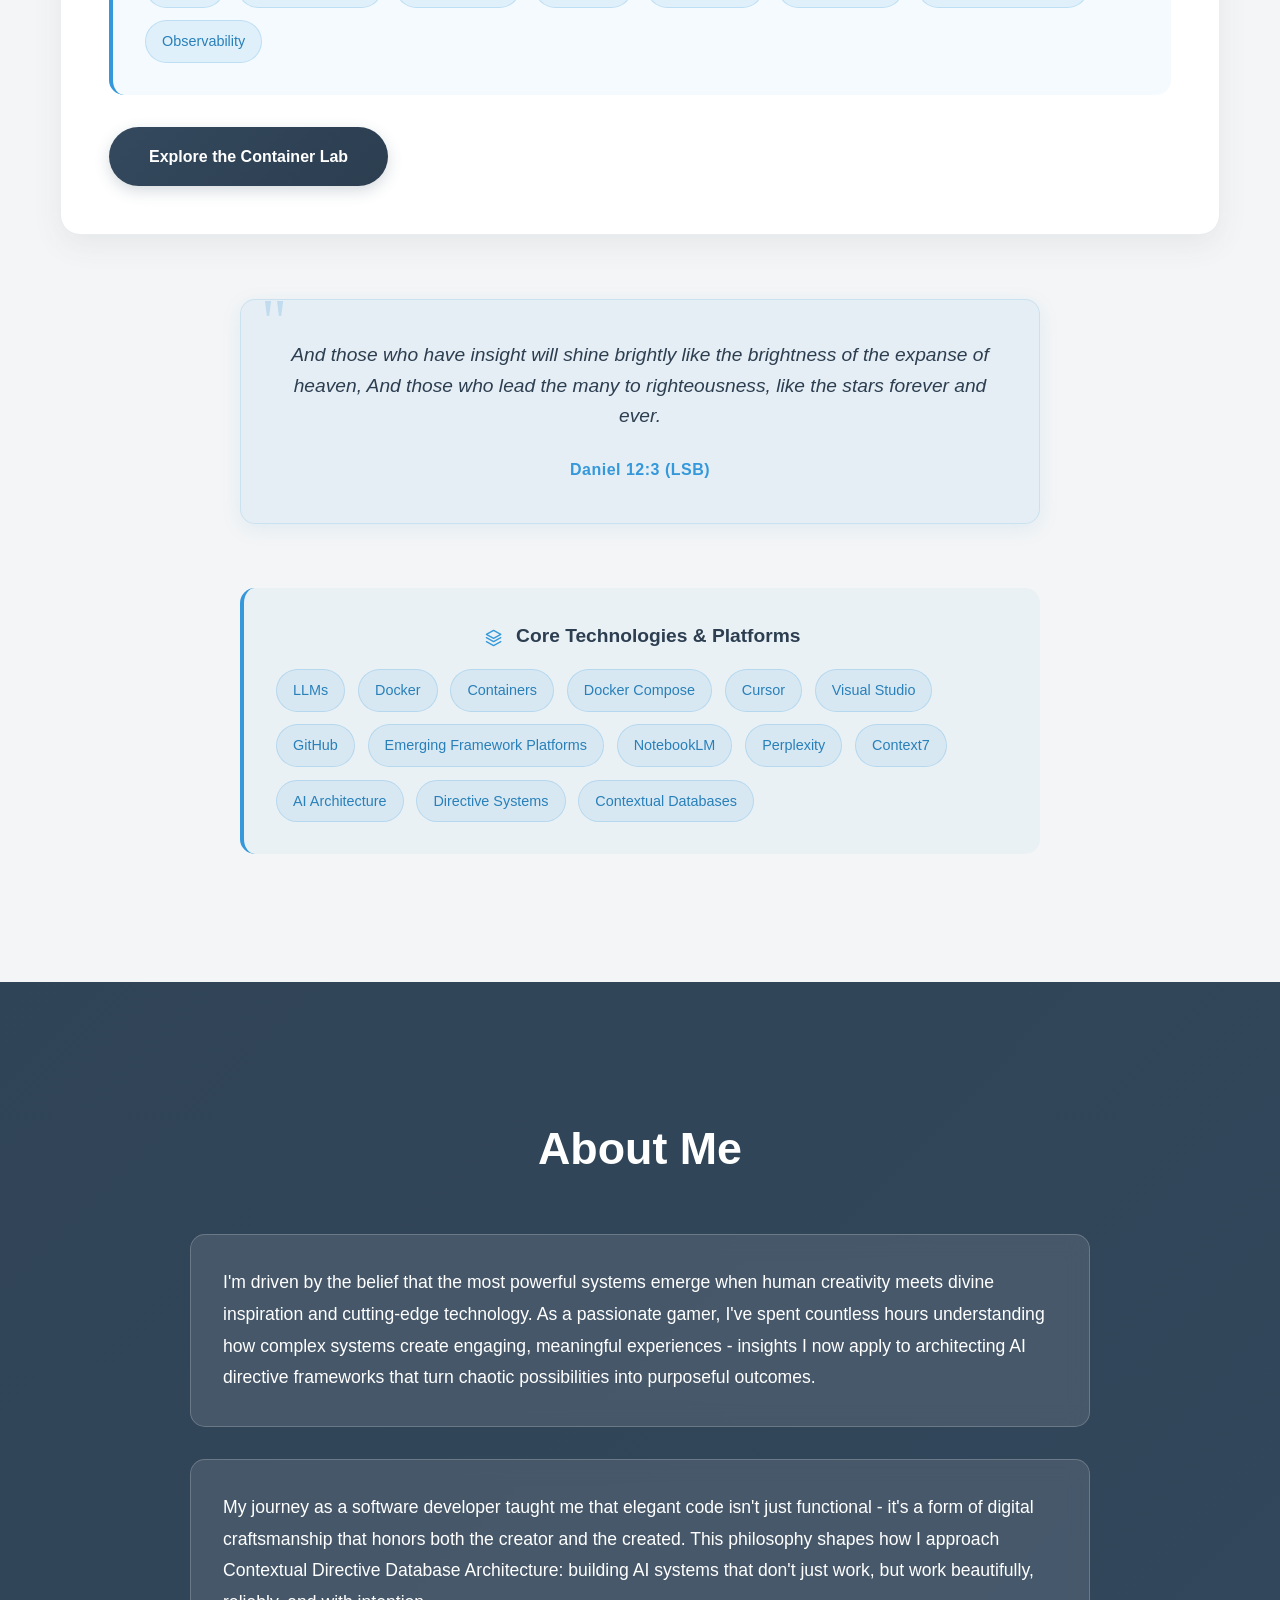
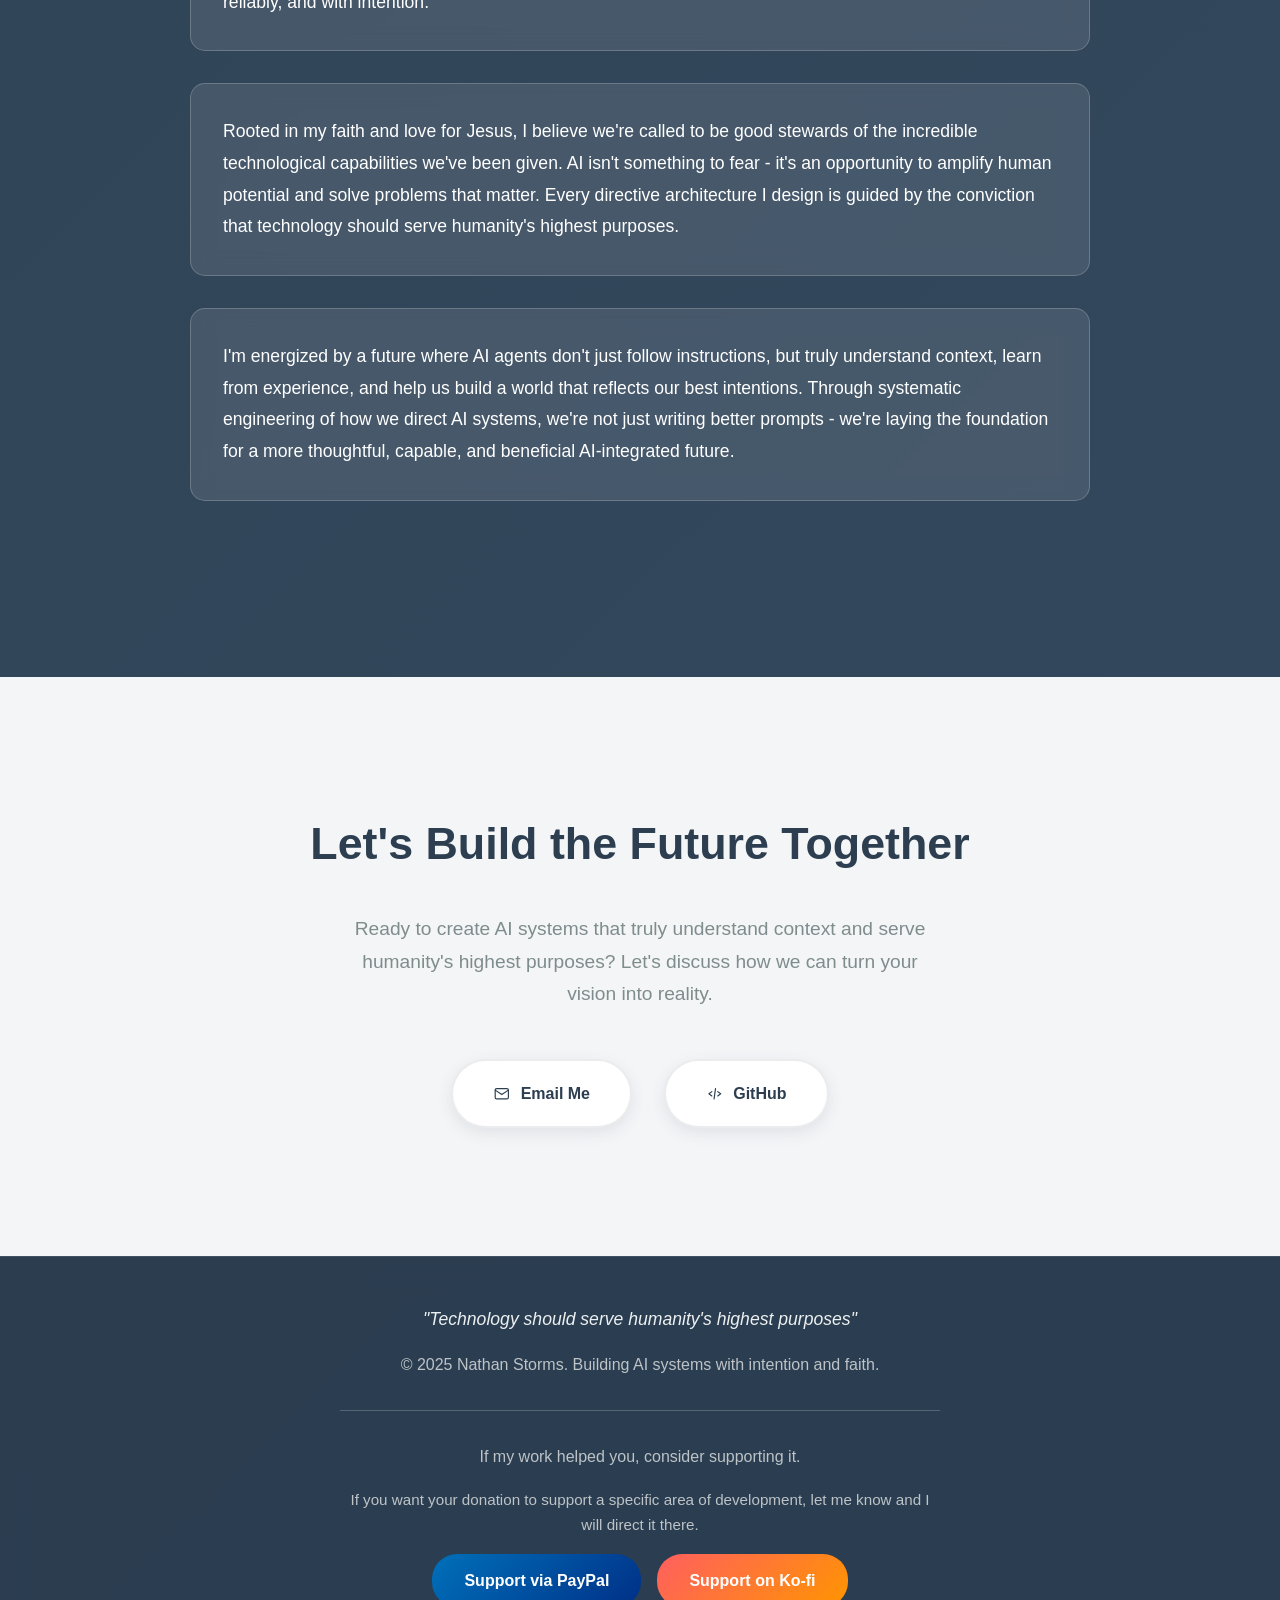
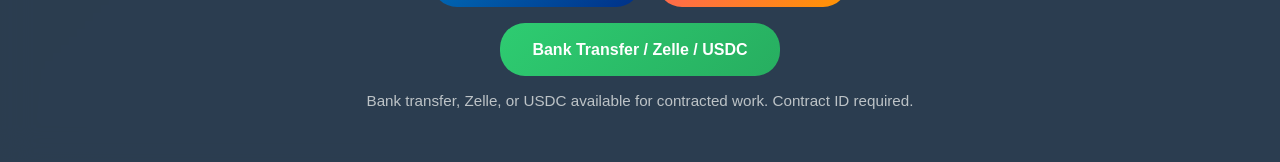
==== commit 21a47940: "Restore portfolio icons with SVG" ====
--- a/index.html
+++ b/index.html
@@ -264,6 +264,14 @@
             font-size: 4rem;
             margin-bottom: 1.5rem;
             display: block;
+            color: #3498db;
+            line-height: 1;
+        }
+
+        .project-icon svg {
+            width: 1em;
+            height: 1em;
+            display: block;
         }
         
         .project-card h3 {
@@ -319,6 +327,20 @@
             margin-bottom: 1rem;
             font-size: 1.2rem;
         }
+
+        .heading-icon {
+            display: inline-flex;
+            align-items: center;
+            justify-content: center;
+            margin-right: 0.5rem;
+            color: #3498db;
+            vertical-align: middle;
+        }
+
+        .heading-icon svg {
+            width: 1em;
+            height: 1em;
+        }
         
         .tech-tags {
             display: flex;
@@ -404,7 +426,9 @@
         }
         
         .contact-link {
-            display: inline-block;
+            display: inline-flex;
+            align-items: center;
+            gap: 0.6rem;
             background: white;
             color: #2c3e50;
             padding: 1.2rem 2.5rem;
@@ -414,6 +438,11 @@
             border: 2px solid rgba(52, 73, 94, 0.1);
             font-weight: 600;
             box-shadow: 0 5px 15px rgba(52, 73, 94, 0.1);
+        }
+
+        .contact-link svg {
+            width: 1.1em;
+            height: 1.1em;
         }
         
         .contact-link:hover {
@@ -555,12 +584,26 @@
                 
                 <div class="project-grid">
                     <div class="project-card fade-in">
-                        <span class="project-icon">3D</span>
+                        <span class="project-icon" aria-hidden="true">
+                            <svg viewBox="0 0 24 24" fill="none" stroke="currentColor" stroke-width="1.6" stroke-linecap="round" stroke-linejoin="round">
+                                <path d="M12 2l9 5-9 5-9-5 9-5z"></path>
+                                <path d="M3 7v10l9 5 9-5V7"></path>
+                                <path d="M12 12v10"></path>
+                            </svg>
+                        </span>
                         <h3>3D Model Viewer</h3>
                         <p>Advanced UV-mapped 3D visualization system showcasing the intersection of medical technology and interactive design. Features real-time 3D rendering, PBR material systems, and contextual data integration - demonstrating how thoughtful engineering creates meaningful user experiences.</p>
                         
                         <div class="tech-stack">
-                            <h4>Technologies & Frameworks</h4>
+                            <h4>
+                                <span class="heading-icon" aria-hidden="true">
+                                    <svg viewBox="0 0 24 24" fill="none" stroke="currentColor" stroke-width="1.6" stroke-linecap="round" stroke-linejoin="round">
+                                        <rect x="6" y="6" width="12" height="12" rx="2"></rect>
+                                        <path d="M9 6V3M15 6V3M9 21v-3M15 21v-3M6 9H3M6 15H3M21 9h-3M21 15h-3"></path>
+                                    </svg>
+                                </span>
+                                Technologies & Frameworks
+                            </h4>
                             <div class="tech-tags">
                                 <span class="tech-tag">Three.js</span>
                                 <span class="tech-tag">WebGL</span>
@@ -580,7 +623,13 @@
                 </div>
 
                 <div class="project-card fade-in">
-                    <span class="project-icon">RTC</span>
+                    <span class="project-icon" aria-hidden="true">
+                        <svg viewBox="0 0 24 24" fill="none" stroke="currentColor" stroke-width="1.6" stroke-linecap="round" stroke-linejoin="round">
+                            <circle cx="12" cy="12" r="2"></circle>
+                            <path d="M4.5 12a7.5 7.5 0 0 1 15 0"></path>
+                            <path d="M7.5 12a4.5 4.5 0 0 1 9 0"></path>
+                        </svg>
+                    </span>
                     <h3>Thin Render RTC Viewer</h3>
                     <p>Low-latency WebRTC thin client that mirrors the 3D Model Viewer canvas. Start streaming from the viewer, complete the SDP exchange, and monitor the live feed with optional watermark overlays. Built to validate latency, reconnection behavior, and stream stability for remote rendering.</p>
                     
@@ -602,7 +651,15 @@
                 </div>
                
                 <div class="project-card fade-in">
-                    <span class="project-icon">LLM</span>
+                    <span class="project-icon" aria-hidden="true">
+                        <svg viewBox="0 0 24 24" fill="none" stroke="currentColor" stroke-width="1.6" stroke-linecap="round" stroke-linejoin="round">
+                            <circle cx="6" cy="7" r="2"></circle>
+                            <circle cx="18" cy="7" r="2"></circle>
+                            <circle cx="6" cy="17" r="2"></circle>
+                            <circle cx="18" cy="17" r="2"></circle>
+                            <path d="M8 7h8M6 9v6M18 9v6M8 17h8"></path>
+                        </svg>
+                    </span>
                     <h3>Containerized LLM Ops Lab</h3>
                     <p>Container-first lab for deploying and iterating on LLM workflows. Docker Compose spins up a model server, API gateway, vector store, and observability so experiments stay reproducible across machines and environments.</p>
                     
@@ -630,7 +687,16 @@
 
                 <div style="text-align: center; margin-top: 4rem;" class="fade-in">
                     <div class="tech-stack" style="max-width: 800px; margin: 0 auto;">
-                        <h4>Core Technologies & Platforms</h4>
+                        <h4>
+                            <span class="heading-icon" aria-hidden="true">
+                                <svg viewBox="0 0 24 24" fill="none" stroke="currentColor" stroke-width="1.6" stroke-linecap="round" stroke-linejoin="round">
+                                    <path d="M12 3l9 5-9 5-9-5 9-5z"></path>
+                                    <path d="M3 12l9 5 9-5"></path>
+                                    <path d="M3 17l9 5 9-5"></path>
+                                </svg>
+                            </span>
+                            Core Technologies & Platforms
+                        </h4>
                         <div class="tech-tags">
                             <span class="tech-tag">LLMs</span>
                             <span class="tech-tag">Docker</span>
@@ -682,8 +748,21 @@
                 <h2>Let's Build the Future Together</h2>
                 <p>Ready to create AI systems that truly understand context and serve humanity's highest purposes? Let's discuss how we can turn your vision into reality.</p>
                 <div class="contact-links">
-                    <a href="mailto:ittnathanstorms@gmail.com" class="contact-link">Email Me</a>
-                    <a href="https://github.com/Hero4383" class="contact-link">GitHub</a>
+                    <a href="mailto:ittnathanstorms@gmail.com" class="contact-link">
+                        <svg viewBox="0 0 24 24" fill="none" stroke="currentColor" stroke-width="1.6" stroke-linecap="round" stroke-linejoin="round" aria-hidden="true">
+                            <rect x="3" y="5" width="18" height="14" rx="2"></rect>
+                            <path d="M3 7l9 6 9-6"></path>
+                        </svg>
+                        Email Me
+                    </a>
+                    <a href="https://github.com/Hero4383" class="contact-link">
+                        <svg viewBox="0 0 24 24" fill="none" stroke="currentColor" stroke-width="1.6" stroke-linecap="round" stroke-linejoin="round" aria-hidden="true">
+                            <path d="M8 9l-4 3 4 3"></path>
+                            <path d="M16 9l4 3-4 3"></path>
+                            <path d="M11 19l2-14"></path>
+                        </svg>
+                        GitHub
+                    </a>
                     
                 </div>
             </div>
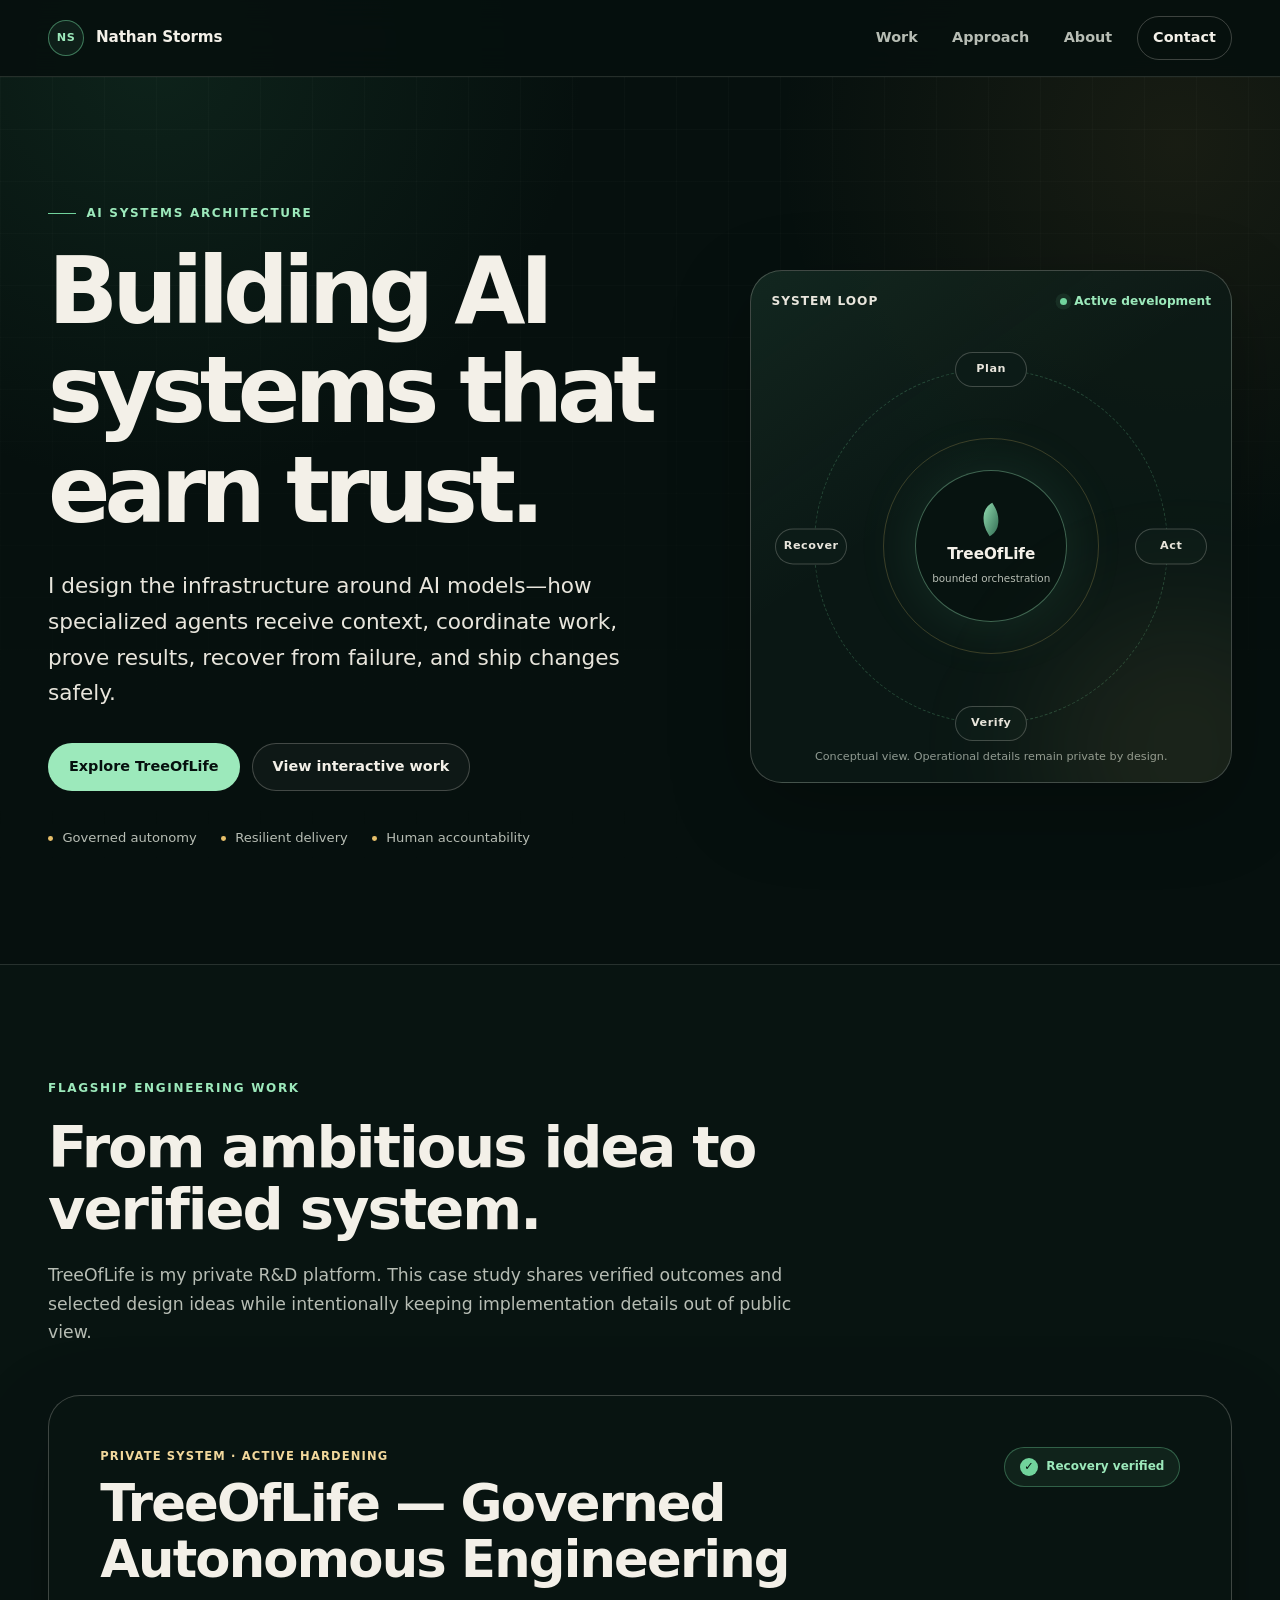
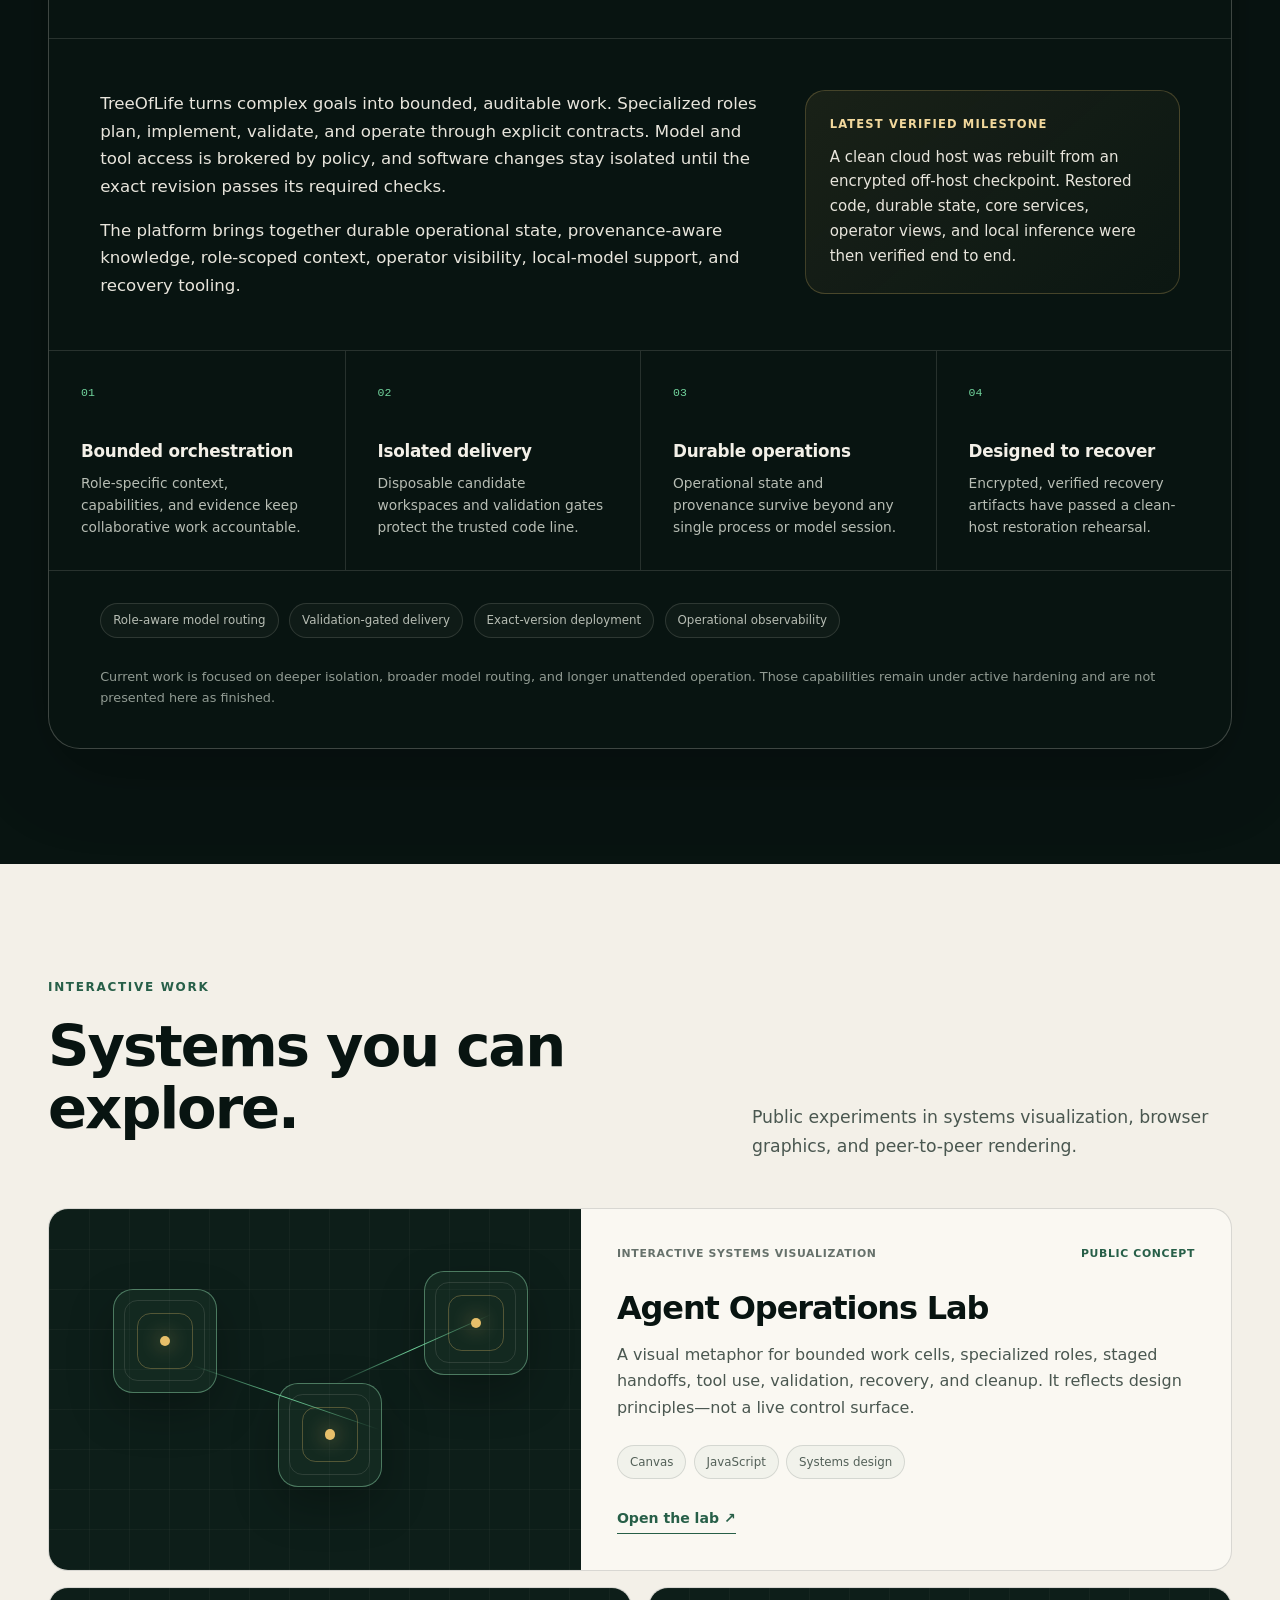
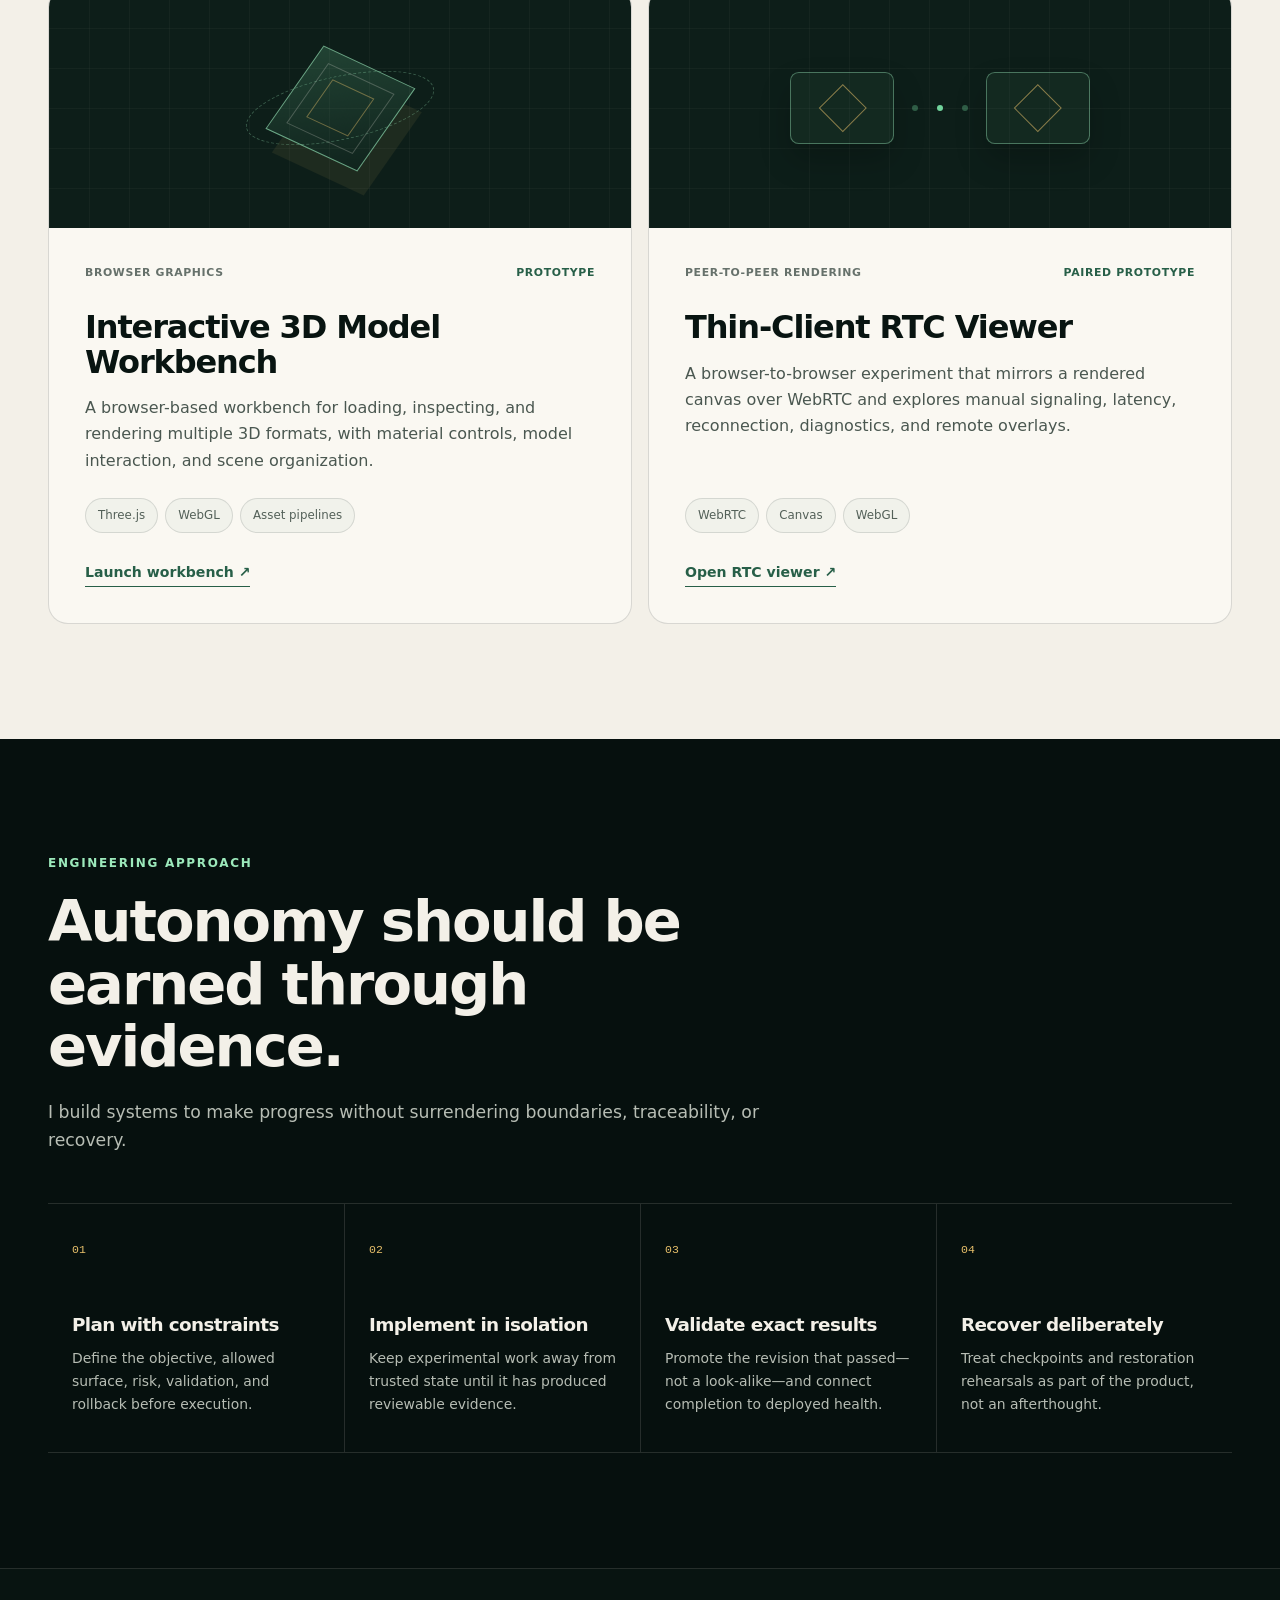
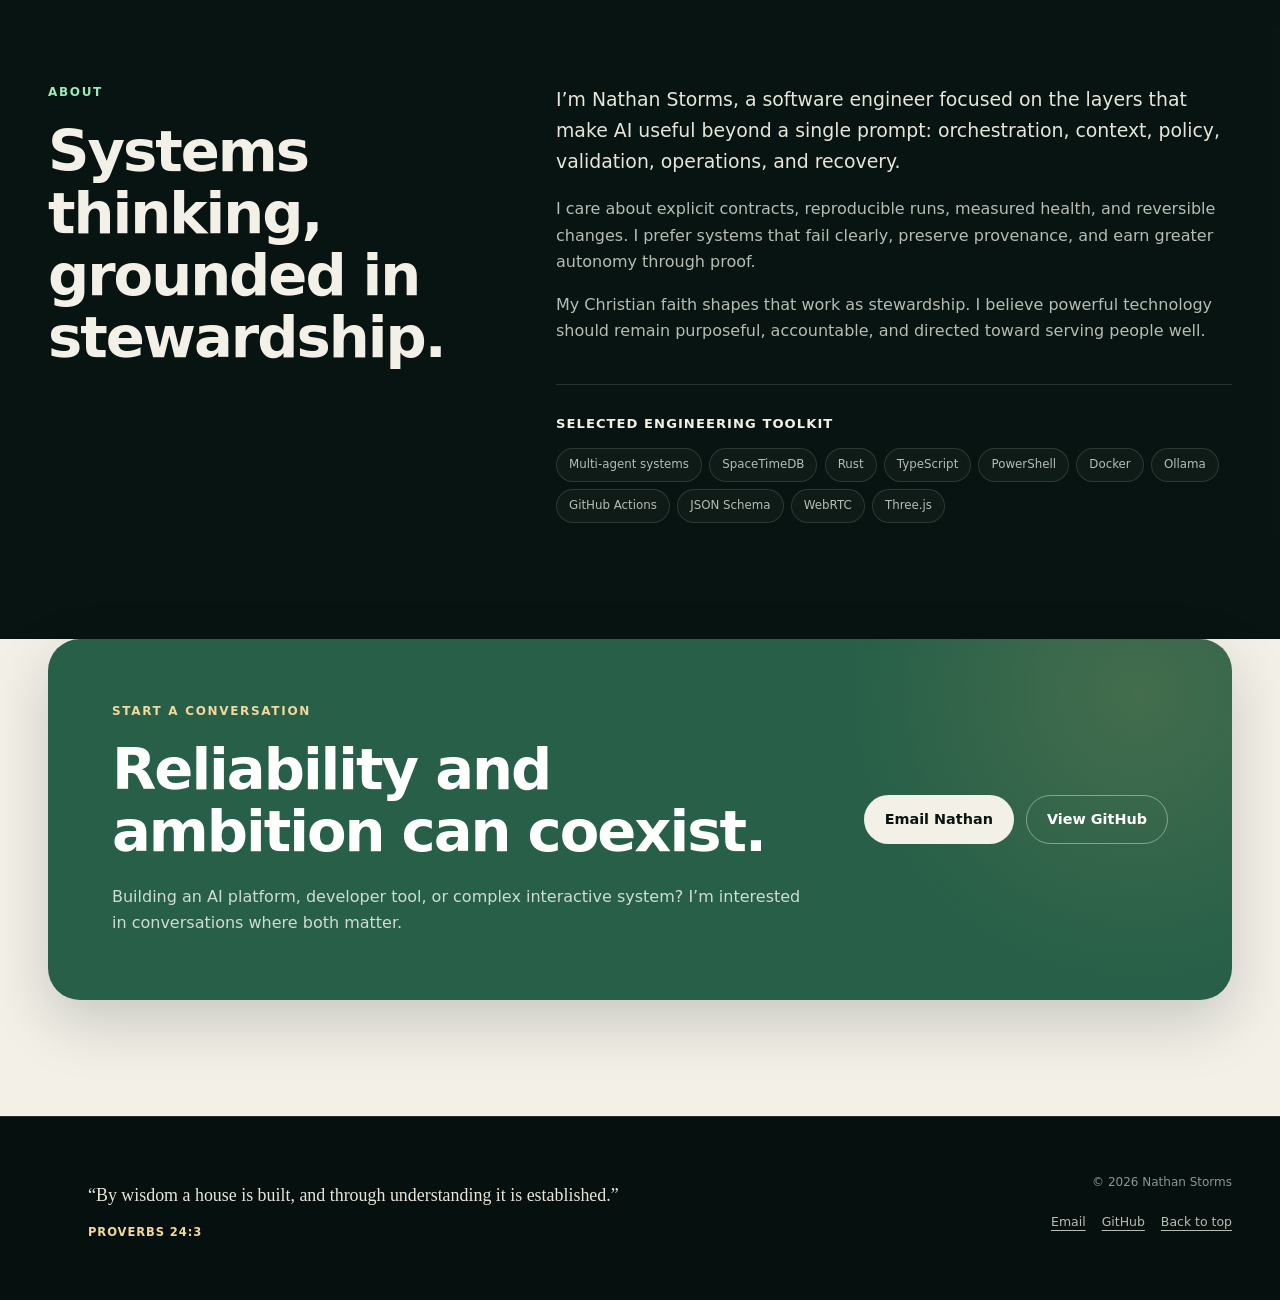
==== commit c727766b: "Refresh portfolio and harden public demos" ====
--- a/index.html
+++ b/index.html
@@ -1,880 +1,392 @@
 <!DOCTYPE html>
 <html lang="en">
 <head>
-    <meta charset="UTF-8">
-    <meta name="viewport" content="width=device-width, initial-scale=1.0">
-    <title>Nathan Storms - Contextual Directive Database Architectural Engineer</title>
-    <style>
-        * {
-            margin: 0;
-            padding: 0;
-            box-sizing: border-box;
-        }
-        
-        body {
-            font-family: 'Inter', 'Segoe UI', Tahoma, Geneva, Verdana, sans-serif;
-            line-height: 1.7;
-            background: linear-gradient(135deg, #2c3e50 0%, #34495e 25%, #4a6741 50%, #2980b9 75%, #3498db 100%);
-            background-size: 400% 400%;
-            animation: gradientShift 15s ease infinite;
-            min-height: 100vh;
-            color: #2c3e50;
-        }
-        
-        @keyframes gradientShift {
-            0% { background-position: 0% 50%; }
-            50% { background-position: 100% 50%; }
-            100% { background-position: 0% 50%; }
-        }
-        
-        .container {
-            max-width: 1200px;
-            margin: 0 auto;
-            padding: 0 20px;
-        }
-        
-        /* Header */
-        header {
-            background: rgba(255, 255, 255, 0.95);
-            backdrop-filter: blur(15px);
-            padding: 1rem 0;
-            position: sticky;
-            top: 0;
-            z-index: 100;
-            border-bottom: 1px solid rgba(52, 73, 94, 0.1);
-            box-shadow: 0 2px 20px rgba(52, 73, 94, 0.1);
-        }
-        
-        nav {
-            display: flex;
-            justify-content: space-between;
-            align-items: center;
-        }
-        
-        .logo {
-            font-size: 1.5rem;
-            font-weight: 700;
-            color: #2c3e50;
-            text-decoration: none;
-            letter-spacing: -0.5px;
-        }
-        
-        .nav-links {
-            display: flex;
-            list-style: none;
-            gap: 2rem;
-        }
-        
-        .nav-links a {
-            color: #2c3e50;
-            text-decoration: none;
-            transition: all 0.3s ease;
-            padding: 0.5rem 1rem;
-            border-radius: 8px;
-            font-weight: 500;
-        }
-        
-        .nav-links a:hover {
-            background: rgba(52, 152, 219, 0.1);
-            color: #3498db;
-            transform: translateY(-1px);
-        }
-        
-        /* Hero Section */
-        .hero {
-            text-align: center;
-            padding: 8rem 0 6rem;
-            color: white;
-        }
-        
-        .hero h1 {
-            font-size: 3.2rem;
-            margin-bottom: 0.5rem;
-            font-weight: 700;
-            letter-spacing: -1px;
-            text-shadow: 0 2px 10px rgba(0, 0, 0, 0.3);
-        }
-        
-        .hero .title {
-            font-size: 1.4rem;
-            margin-bottom: 2rem;
-            opacity: 0.95;
-            font-weight: 400;
-            color: #ecf0f1;
-            max-width: 800px;
-            margin-left: auto;
-            margin-right: auto;
-            text-shadow: 0 1px 5px rgba(0, 0, 0, 0.2);
-        }
-        
-        .hero p {
-            font-size: 1.2rem;
-            margin-bottom: 3rem;
-            opacity: 0.9;
-            max-width: 600px;
-            margin-left: auto;
-            margin-right: auto;
-            color: #bdc3c7;
-        }
-        
-        .cta-button {
-            display: inline-block;
-            background: linear-gradient(135deg, #3498db, #2980b9);
-            color: white;
-            padding: 1.2rem 3rem;
-            text-decoration: none;
-            border-radius: 50px;
-            font-weight: 600;
-            font-size: 1.1rem;
-            transition: all 0.3s ease;
-            box-shadow: 0 8px 25px rgba(52, 152, 219, 0.3);
-            border: 2px solid transparent;
-        }
-        
-        .cta-button:hover {
-            transform: translateY(-3px);
-            box-shadow: 0 12px 35px rgba(52, 152, 219, 0.4);
-            background: linear-gradient(135deg, #2980b9, #3498db);
-        }
-
-        /* Biblical Quote Styles */
-        .biblical-quote {
-            background: rgba(255, 255, 255, 0.1);
-            backdrop-filter: blur(10px);
-            border: 1px solid rgba(255, 255, 255, 0.2);
-            border-radius: 15px;
-            padding: 2.5rem;
-            margin: 3rem auto;
-            max-width: 700px;
-            text-align: center;
-            position: relative;
-            box-shadow: 0 8px 32px rgba(0, 0, 0, 0.1);
-        }
-
-        .biblical-quote-projects {
-            background: rgba(52, 152, 219, 0.08);
-            border: 1px solid rgba(52, 152, 219, 0.15);
-            border-radius: 15px;
-            padding: 2.5rem;
-            margin: 4rem auto;
-            max-width: 800px;
-            text-align: center;
-            position: relative;
-            box-shadow: 0 5px 20px rgba(52, 152, 219, 0.1);
-        }
-
-        .biblical-quote::before,
-        .biblical-quote-projects::before {
-            content: '"';
-            font-size: 4rem;
-            color: rgba(255, 255, 255, 0.3);
-            position: absolute;
-            top: -10px;
-            left: 20px;
-            font-family: serif;
-            line-height: 1;
-        }
-
-        .biblical-quote-projects::before {
-            color: rgba(52, 152, 219, 0.2);
-        }
-
-        .quote-text {
-            font-size: 1.3rem;
-            line-height: 1.6;
-            margin-bottom: 1.5rem;
-            color: rgba(255, 255, 255, 0.95);
-            font-style: italic;
-            text-shadow: 0 1px 3px rgba(0, 0, 0, 0.2);
-        }
-
-        .quote-text-projects {
-            font-size: 1.2rem;
-            line-height: 1.6;
-            margin-bottom: 1.5rem;
-            color: #2c3e50;
-            font-style: italic;
-        }
-
-        .quote-reference {
-            font-size: 1rem;
-            color: rgba(255, 255, 255, 0.8);
-            font-weight: 600;
-            letter-spacing: 0.5px;
-        }
-
-        .quote-reference-projects {
-            font-size: 1rem;
-            color: #3498db;
-            font-weight: 600;
-            letter-spacing: 0.5px;
-        }
-        
-        /* Projects Section */
-        .projects {
-            padding: 8rem 0;
-            background: rgba(255, 255, 255, 0.95);
-            backdrop-filter: blur(15px);
-        }
-        
-        .section-title {
-            text-align: center;
-            font-size: 2.8rem;
-            color: #2c3e50;
-            margin-bottom: 1rem;
-            font-weight: 700;
-        }
-        
-        .section-subtitle {
-            text-align: center;
-            font-size: 1.2rem;
-            color: #7f8c8d;
-            margin-bottom: 4rem;
-            max-width: 600px;
-            margin-left: auto;
-            margin-right: auto;
-        }
-        
-        .project-grid {
-            display: grid;
-            grid-template-columns: repeat(auto-fit, minmax(400px, 1fr));
-            gap: 3rem;
-            margin-top: 3rem;
-            max-width: 900px;
-            margin-left: auto;
-            margin-right: auto;
-        }
-        
-        .project-card {
-            background: white;
-            border-radius: 20px;
-            padding: 3rem;
-            border: 1px solid rgba(52, 73, 94, 0.1);
-            transition: all 0.3s ease;
-            box-shadow: 0 10px 30px rgba(52, 73, 94, 0.08);
-        }
-        
-        .project-card:hover {
-            transform: translateY(-8px);
-            box-shadow: 0 20px 50px rgba(52, 73, 94, 0.15);
-            border-color: rgba(52, 152, 219, 0.2);
-        }
-        
-        .project-icon {
-            font-size: 4rem;
-            margin-bottom: 1.5rem;
-            display: block;
-            color: #3498db;
-            line-height: 1;
-        }
-
-        .project-icon svg {
-            width: 1em;
-            height: 1em;
-            display: block;
-        }
-        
-        .project-card h3 {
-            font-size: 1.8rem;
-            margin-bottom: 1.5rem;
-            color: #2c3e50;
-            font-weight: 600;
-        }
-        
-        .project-card p {
-            margin-bottom: 2rem;
-            color: #5a6c7d;
-            line-height: 1.7;
-            font-size: 1.1rem;
-        }
-        
-        .project-link {
-            display: inline-block;
-            background: linear-gradient(135deg, #34495e, #2c3e50);
-            color: white;
-            padding: 1rem 2.5rem;
-            text-decoration: none;
-            border-radius: 50px;
-            font-weight: 600;
-            transition: all 0.3s ease;
-            box-shadow: 0 5px 15px rgba(52, 73, 94, 0.2);
-        }
-
-        .project-links {
-            display: flex;
-            flex-wrap: wrap;
-            gap: 1rem;
-            align-items: center;
-        }
-        
-        .project-link:hover {
-            transform: translateY(-2px);
-            box-shadow: 0 8px 25px rgba(52, 73, 94, 0.3);
-            background: linear-gradient(135deg, #2c3e50, #34495e);
-        }
-        
-        /* Tech Stack */
-        .tech-stack {
-            margin: 2rem 0;
-            padding: 2rem;
-            background: rgba(52, 152, 219, 0.05);
-            border-radius: 15px;
-            border-left: 4px solid #3498db;
-        }
-        
-        .tech-stack h4 {
-            color: #2c3e50;
-            margin-bottom: 1rem;
-            font-size: 1.2rem;
-        }
-
-        .heading-icon {
-            display: inline-flex;
-            align-items: center;
-            justify-content: center;
-            margin-right: 0.5rem;
-            color: #3498db;
-            vertical-align: middle;
-        }
-
-        .heading-icon svg {
-            width: 1em;
-            height: 1em;
-        }
-        
-        .tech-tags {
-            display: flex;
-            flex-wrap: wrap;
-            gap: 0.8rem;
-        }
-        
-        .tech-tag {
-            background: rgba(52, 152, 219, 0.1);
-            color: #2980b9;
-            padding: 0.5rem 1rem;
-            border-radius: 25px;
-            font-size: 0.9rem;
-            font-weight: 500;
-            border: 1px solid rgba(52, 152, 219, 0.2);
-        }
-        
-        /* About Section */
-        .about {
-            padding: 8rem 0;
-            color: white;
-        }
-        
-        .about-content {
-            max-width: 900px;
-            margin: 0 auto;
-            text-align: center;
-        }
-        
-        .about h2 {
-            font-size: 2.8rem;
-            margin-bottom: 3rem;
-            font-weight: 700;
-        }
-        
-        .about-text {
-            display: grid;
-            gap: 2rem;
-            text-align: left;
-            margin-bottom: 3rem;
-        }
-        
-        .about-paragraph {
-            background: rgba(255, 255, 255, 0.1);
-            backdrop-filter: blur(10px);
-            padding: 2rem;
-            border-radius: 15px;
-            border: 1px solid rgba(255, 255, 255, 0.2);
-            font-size: 1.1rem;
-            line-height: 1.8;
-        }
-        
-        /* Contact Section */
-        .contact {
-            padding: 8rem 0;
-            background: rgba(255, 255, 255, 0.95);
-            backdrop-filter: blur(15px);
-            text-align: center;
-        }
-        
-        .contact h2 {
-            font-size: 2.8rem;
-            color: #2c3e50;
-            margin-bottom: 2rem;
-            font-weight: 700;
-        }
-        
-        .contact p {
-            font-size: 1.2rem;
-            color: #7f8c8d;
-            margin-bottom: 3rem;
-            max-width: 600px;
-            margin-left: auto;
-            margin-right: auto;
-        }
-        
-        .contact-links {
-            display: flex;
-            justify-content: center;
-            gap: 2rem;
-            margin-top: 2rem;
-            flex-wrap: wrap;
-        }
-        
-        .contact-link {
-            display: inline-flex;
-            align-items: center;
-            gap: 0.6rem;
-            background: white;
-            color: #2c3e50;
-            padding: 1.2rem 2.5rem;
-            text-decoration: none;
-            border-radius: 50px;
-            transition: all 0.3s ease;
-            border: 2px solid rgba(52, 73, 94, 0.1);
-            font-weight: 600;
-            box-shadow: 0 5px 15px rgba(52, 73, 94, 0.1);
-        }
-
-        .contact-link svg {
-            width: 1.1em;
-            height: 1.1em;
-        }
-        
-        .contact-link:hover {
-            background: #3498db;
-            color: white;
-            transform: translateY(-3px);
-            box-shadow: 0 8px 25px rgba(52, 152, 219, 0.3);
-            border-color: #3498db;
-        }
-        
-        /* Footer */
-        footer {
-            background: rgba(44, 62, 80, 0.95);
-            backdrop-filter: blur(15px);
-            text-align: center;
-            padding: 3rem 0;
-            color: #bdc3c7;
-            border-top: 1px solid rgba(255, 255, 255, 0.1);
-        }
-        
-        .footer-content {
-            max-width: 600px;
-            margin: 0 auto;
-        }
-        
-        .footer-quote {
-            font-style: italic;
-            margin-bottom: 1rem;
-            font-size: 1.1rem;
-            color: #ecf0f1;
-        }
-        
-        /* Responsive */
-        @media (max-width: 768px) {
-            .hero h1 {
-                font-size: 2.5rem;
-            }
-            
-            .hero .title {
-                font-size: 1.2rem;
-            }
-            
-            .nav-links {
-                gap: 1rem;
-            }
-            
-            .project-card {
-                padding: 2rem;
-            }
-            
-            .contact-links {
-                flex-direction: column;
-                align-items: center;
-            }
-            
-            .about-text {
-                gap: 1.5rem;
-            }
-            
-            .about-paragraph {
-                padding: 1.5rem;
-            }
-
-            .biblical-quote,
-            .biblical-quote-projects {
-                padding: 2rem;
-                margin: 2rem auto;
-            }
-
-            .quote-text,
-            .quote-text-projects {
-                font-size: 1.1rem;
-            }
-        }
-        
-        /* Animations */
-        @keyframes fadeInUp {
-            from {
-                opacity: 0;
-                transform: translateY(40px);
-            }
-            to {
-                opacity: 1;
-                transform: translateY(0);
-            }
-        }
-        
-        .project-card {
-            animation: fadeInUp 0.8s ease-out;
-        }
-        
-        /* Scroll animations */
-        .fade-in {
-            opacity: 0;
-            transform: translateY(30px);
-            transition: all 0.6s ease;
-        }
-        
-        .fade-in.visible {
-            opacity: 1;
-            transform: translateY(0);
-        }
-    </style>
+  <meta charset="utf-8">
+  <meta name="viewport" content="width=device-width, initial-scale=1">
+  <title>Nathan Storms | AI Systems Architect &amp; Software Engineer</title>
+  <meta name="description" content="I build governed multi-agent systems with bounded execution, durable context, validation-gated delivery, and tested recovery.">
+  <meta name="author" content="Nathan Storms">
+  <meta name="theme-color" content="#081411">
+  <meta name="color-scheme" content="dark">
+  <link rel="canonical" href="https://hero4383.github.io/Portfolio/">
+  <link rel="icon" href="assets/favicon.svg" type="image/svg+xml">
+  <link rel="stylesheet" href="assets/site.css">
+
+  <meta property="og:type" content="website">
+  <meta property="og:site_name" content="Nathan Storms Portfolio">
+  <meta property="og:title" content="Nathan Storms | AI Systems Architect &amp; Software Engineer">
+  <meta property="og:description" content="Governed AI systems, resilient automation, and interactive engineering work.">
+  <meta property="og:url" content="https://hero4383.github.io/Portfolio/">
+  <meta property="og:image" content="https://hero4383.github.io/Portfolio/assets/social-card.png">
+  <meta property="og:image:width" content="1200">
+  <meta property="og:image:height" content="630">
+  <meta property="og:image:alt" content="Nathan Storms — AI Systems Architect and Software Engineer">
+  <meta name="twitter:card" content="summary_large_image">
+  <meta name="twitter:title" content="Nathan Storms | AI Systems Architect &amp; Software Engineer">
+  <meta name="twitter:description" content="Governed AI systems, resilient automation, and interactive engineering work.">
+  <meta name="twitter:image" content="https://hero4383.github.io/Portfolio/assets/social-card.png">
+
+  <script type="application/ld+json">
+  {
+    "@context": "https://schema.org",
+    "@type": "Person",
+    "name": "Nathan Storms",
+    "url": "https://hero4383.github.io/Portfolio/",
+    "sameAs": ["https://github.com/Hero4383"],
+    "jobTitle": "AI Systems Architect and Software Engineer",
+    "knowsAbout": [
+      "Multi-agent systems",
+      "AI orchestration",
+      "Software reliability",
+      "Disaster recovery",
+      "Interactive web engineering"
+    ]
+  }
+  </script>
 </head>
 <body>
-    <header>
-        <nav class="container">
-            <a href="#" class="logo">Nathan Storms</a>
-            <ul class="nav-links">
-                <li><a href="#home">Home</a></li>
-                <li><a href="#projects">Projects</a></li>
-                <li><a href="#about">About</a></li>
-                <li><a href="#contact">Contact</a></li>
+  <a class="skip-link" href="#main-content">Skip to content</a>
+
+  <header class="site-header">
+    <div class="shell header-inner">
+      <a class="brand" href="#top" aria-label="NS — Nathan Storms, home">
+        <span class="brand-mark" aria-hidden="true">NS</span>
+        <span>Nathan Storms</span>
+      </a>
+      <nav aria-label="Primary navigation">
+        <ul class="nav-list">
+          <li><a href="#work">Work</a></li>
+          <li><a href="#approach">Approach</a></li>
+          <li><a href="#about">About</a></li>
+          <li><a class="nav-contact" href="#contact">Contact</a></li>
+        </ul>
+      </nav>
+    </div>
+  </header>
+
+  <main id="main-content">
+    <section class="hero" id="top" aria-labelledby="hero-title">
+      <div class="shell hero-grid">
+        <div class="hero-copy">
+          <p class="eyebrow"><span aria-hidden="true"></span> AI systems architecture</p>
+          <h1 id="hero-title">Building AI systems that earn trust.</h1>
+          <p class="hero-lede">
+            I design the infrastructure around AI models—how specialized agents receive context,
+            coordinate work, prove results, recover from failure, and ship changes safely.
+          </p>
+          <div class="hero-actions" role="group" aria-label="Featured links">
+            <a class="button button-primary" href="#treeoflife">Explore TreeOfLife</a>
+            <a class="button button-secondary" href="#projects">View interactive work</a>
+          </div>
+          <ul class="signal-list" aria-label="Current focus areas">
+            <li>Governed autonomy</li>
+            <li>Resilient delivery</li>
+            <li>Human accountability</li>
+          </ul>
+        </div>
+
+        <div class="system-card" role="img" aria-label="A conceptual Plan, Act, Verify, Recover system loop">
+          <div class="system-card-top">
+            <span>System loop</span>
+            <span class="status-dot">Active development</span>
+          </div>
+          <div class="system-map" aria-hidden="true">
+            <div class="map-ring map-ring-outer"></div>
+            <div class="map-ring map-ring-inner"></div>
+            <div class="map-core">
+              <span class="core-leaf"></span>
+              <strong>TreeOfLife</strong>
+              <small>bounded orchestration</small>
+            </div>
+            <span class="map-node node-plan">Plan</span>
+            <span class="map-node node-act">Act</span>
+            <span class="map-node node-verify">Verify</span>
+            <span class="map-node node-recover">Recover</span>
+          </div>
+          <p class="system-note">Conceptual view. Operational details remain private by design.</p>
+        </div>
+      </div>
+    </section>
+
+    <section class="section flagship-section" id="work" aria-labelledby="work-title">
+      <div class="shell">
+        <div class="section-heading">
+          <p class="eyebrow">Flagship engineering work</p>
+          <h2 id="work-title">From ambitious idea to verified system.</h2>
+          <p>
+            TreeOfLife is my private R&amp;D platform. This case study shares verified outcomes and
+            selected design ideas while intentionally keeping implementation details out of public view.
+          </p>
+        </div>
+
+        <article class="flagship-card" id="treeoflife">
+          <div class="flagship-intro">
+            <div>
+              <p class="project-kicker">Private system <span aria-hidden="true">·</span> Active hardening</p>
+              <h3>TreeOfLife — Governed Autonomous Engineering</h3>
+            </div>
+            <span class="verified-badge"><span aria-hidden="true">✓</span> Recovery verified</span>
+          </div>
+
+          <div class="flagship-story">
+            <div class="story-copy">
+              <p>
+                TreeOfLife turns complex goals into bounded, auditable work. Specialized roles plan,
+                implement, validate, and operate through explicit contracts. Model and tool access is
+                brokered by policy, and software changes stay isolated until the exact revision passes
+                its required checks.
+              </p>
+              <p>
+                The platform brings together durable operational state, provenance-aware knowledge,
+                role-scoped context, operator visibility, local-model support, and recovery tooling.
+              </p>
+            </div>
+            <aside class="milestone-callout" aria-labelledby="milestone-title">
+              <p class="mini-label" id="milestone-title">Latest verified milestone</p>
+              <p>
+                A clean cloud host was rebuilt from an encrypted off-host checkpoint. Restored code,
+                durable state, core services, operator views, and local inference were then verified
+                end to end.
+              </p>
+            </aside>
+          </div>
+
+          <ul class="proof-grid" aria-label="Verified platform capabilities">
+            <li class="proof-item">
+              <span class="proof-number">01</span>
+              <h4>Bounded orchestration</h4>
+              <p>Role-specific context, capabilities, and evidence keep collaborative work accountable.</p>
+            </li>
+            <li class="proof-item">
+              <span class="proof-number">02</span>
+              <h4>Isolated delivery</h4>
+              <p>Disposable candidate workspaces and validation gates protect the trusted code line.</p>
+            </li>
+            <li class="proof-item">
+              <span class="proof-number">03</span>
+              <h4>Durable operations</h4>
+              <p>Operational state and provenance survive beyond any single process or model session.</p>
+            </li>
+            <li class="proof-item">
+              <span class="proof-number">04</span>
+              <h4>Designed to recover</h4>
+              <p>Encrypted, verified recovery artifacts have passed a clean-host restoration rehearsal.</p>
+            </li>
+          </ul>
+
+          <ul class="capability-list" aria-label="TreeOfLife capabilities">
+            <li>Role-aware model routing</li>
+            <li>Validation-gated delivery</li>
+            <li>Exact-version deployment</li>
+            <li>Operational observability</li>
+          </ul>
+
+          <p class="honesty-note">
+            Current work is focused on deeper isolation, broader model routing, and longer unattended
+            operation. Those capabilities remain under active hardening and are not presented here as finished.
+          </p>
+        </article>
+      </div>
+    </section>
+
+    <section class="section projects-section" id="projects" aria-labelledby="projects-title">
+      <div class="shell">
+        <div class="section-heading section-heading-row">
+          <div>
+            <p class="eyebrow">Interactive work</p>
+            <h2 id="projects-title">Systems you can explore.</h2>
+          </div>
+          <p>Public experiments in systems visualization, browser graphics, and peer-to-peer rendering.</p>
+        </div>
+
+        <div class="project-grid">
+          <article class="project-card project-card-wide">
+            <div class="project-visual lab-visual" aria-hidden="true">
+              <div class="cell cell-one"><span></span></div>
+              <div class="cell cell-two"><span></span></div>
+              <div class="cell cell-three"><span></span></div>
+              <div class="flow-line flow-one"></div>
+              <div class="flow-line flow-two"></div>
+            </div>
+            <div class="project-body">
+              <div class="project-meta">
+                <span>Interactive systems visualization</span>
+                <span>Public concept</span>
+              </div>
+              <h3>Agent Operations Lab</h3>
+              <p>
+                A visual metaphor for bounded work cells, specialized roles, staged handoffs, tool use,
+                validation, recovery, and cleanup. It reflects design principles—not a live control surface.
+              </p>
+              <ul class="tech-list" aria-label="Technologies">
+                <li>Canvas</li>
+                <li>JavaScript</li>
+                <li>Systems design</li>
+              </ul>
+              <a class="text-link" href="container-llm-lab/">Open the lab <span aria-hidden="true">↗</span></a>
+            </div>
+          </article>
+
+          <article class="project-card">
+            <div class="project-visual model-visual" aria-hidden="true">
+              <div class="model-cube"><span></span></div>
+              <div class="model-orbit"></div>
+            </div>
+            <div class="project-body">
+              <div class="project-meta">
+                <span>Browser graphics</span>
+                <span>Prototype</span>
+              </div>
+              <h3>Interactive 3D Model Workbench</h3>
+              <p>
+                A browser-based workbench for loading, inspecting, and rendering multiple 3D formats,
+                with material controls, model interaction, and scene organization.
+              </p>
+              <ul class="tech-list" aria-label="Technologies">
+                <li>Three.js</li>
+                <li>WebGL</li>
+                <li>Asset pipelines</li>
+              </ul>
+              <a class="text-link" href="3d-model-viewer/">Launch workbench <span aria-hidden="true">↗</span></a>
+            </div>
+          </article>
+
+          <article class="project-card">
+            <div class="project-visual rtc-visual" aria-hidden="true">
+              <div class="screen screen-left"><span></span></div>
+              <div class="peer-line"><i></i><i></i><i></i></div>
+              <div class="screen screen-right"><span></span></div>
+            </div>
+            <div class="project-body">
+              <div class="project-meta">
+                <span>Peer-to-peer rendering</span>
+                <span>Paired prototype</span>
+              </div>
+              <h3>Thin-Client RTC Viewer</h3>
+              <p>
+                A browser-to-browser experiment that mirrors a rendered canvas over WebRTC and explores
+                manual signaling, latency, reconnection, diagnostics, and remote overlays.
+              </p>
+              <ul class="tech-list" aria-label="Technologies">
+                <li>WebRTC</li>
+                <li>Canvas</li>
+                <li>WebGL</li>
+              </ul>
+              <a class="text-link" href="rtc-viewer/">Open RTC viewer <span aria-hidden="true">↗</span></a>
+            </div>
+          </article>
+        </div>
+      </div>
+    </section>
+
+    <section class="section approach-section" id="approach" aria-labelledby="approach-title">
+      <div class="shell">
+        <div class="section-heading">
+          <p class="eyebrow">Engineering approach</p>
+          <h2 id="approach-title">Autonomy should be earned through evidence.</h2>
+          <p>I build systems to make progress without surrendering boundaries, traceability, or recovery.</p>
+        </div>
+
+        <ol class="approach-grid">
+          <li>
+            <span>01</span>
+            <h3>Plan with constraints</h3>
+            <p>Define the objective, allowed surface, risk, validation, and rollback before execution.</p>
+          </li>
+          <li>
+            <span>02</span>
+            <h3>Implement in isolation</h3>
+            <p>Keep experimental work away from trusted state until it has produced reviewable evidence.</p>
+          </li>
+          <li>
+            <span>03</span>
+            <h3>Validate exact results</h3>
+            <p>Promote the revision that passed—not a look-alike—and connect completion to deployed health.</p>
+          </li>
+          <li>
+            <span>04</span>
+            <h3>Recover deliberately</h3>
+            <p>Treat checkpoints and restoration rehearsals as part of the product, not an afterthought.</p>
+          </li>
+        </ol>
+      </div>
+    </section>
+
+    <section class="section about-section" id="about" aria-labelledby="about-title">
+      <div class="shell about-grid">
+        <div>
+          <p class="eyebrow">About</p>
+          <h2 id="about-title">Systems thinking, grounded in stewardship.</h2>
+        </div>
+        <div class="about-copy">
+          <p class="about-lede">
+            I’m Nathan Storms, a software engineer focused on the layers that make AI useful beyond a
+            single prompt: orchestration, context, policy, validation, operations, and recovery.
+          </p>
+          <p>
+            I care about explicit contracts, reproducible runs, measured health, and reversible changes.
+            I prefer systems that fail clearly, preserve provenance, and earn greater autonomy through proof.
+          </p>
+          <p>
+            My Christian faith shapes that work as stewardship. I believe powerful technology should remain
+            purposeful, accountable, and directed toward serving people well.
+          </p>
+
+          <section class="toolbox" aria-labelledby="toolbox-title">
+            <h3 id="toolbox-title">Selected engineering toolkit</h3>
+            <ul>
+              <li>Multi-agent systems</li>
+              <li>SpaceTimeDB</li>
+              <li>Rust</li>
+              <li>TypeScript</li>
+              <li>PowerShell</li>
+              <li>Docker</li>
+              <li>Ollama</li>
+              <li>GitHub Actions</li>
+              <li>JSON Schema</li>
+              <li>WebRTC</li>
+              <li>Three.js</li>
             </ul>
-        </nav>
-    </header>
-
-    <main>
-        <section id="home" class="hero">
-            <div class="container">
-                <h1>Nathan Storms</h1>
-                <div class="title">Contextual Directive Database Architectural Engineer</div>
-                <p>Building AI systems that don't just work, but work beautifully, reliably, and with intention</p>
-                
-                <div class="biblical-quote fade-in">
-                    <div class="quote-text">By wisdom a house is built, And by understanding it is established; And by knowledge the rooms are filled With all precious and pleasant riches.</div>
-                    <div class="quote-reference">Proverbs 24:3-4 (LSB)</div>
-                </div>
-                
-                <a href="#projects" class="cta-button">Explore My Work</a>
-            </div>
-        </section>
-
-        <section id="projects" class="projects">
-            <div class="container">
-                <p class="section-subtitle fade-in">These portfolio pieces are streamlined, browser-ready adaptations of a larger Tree of Life system I am actively building. They emphasize the core ideas and interactions; some advanced features require full deployment to operate. Sections like the Container Lab are intentional analogies for how technologies coordinate behind the scenes.</p>
-                <h2 class="section-title fade-in">Featured Project</h2>
-                <p class="section-subtitle fade-in">Where human creativity meets cutting-edge technology</p>
-                
-                <div class="project-grid">
-                    <div class="project-card fade-in">
-                        <span class="project-icon" aria-hidden="true">
-                            <svg viewBox="0 0 24 24" fill="none" stroke="currentColor" stroke-width="1.6" stroke-linecap="round" stroke-linejoin="round">
-                                <path d="M12 2l9 5-9 5-9-5 9-5z"></path>
-                                <path d="M3 7v10l9 5 9-5V7"></path>
-                                <path d="M12 12v10"></path>
-                            </svg>
-                        </span>
-                        <h3>3D Model Viewer</h3>
-                        <p>Advanced UV-mapped 3D visualization system showcasing the intersection of medical technology and interactive design. Features real-time 3D rendering, PBR material systems, and contextual data integration - demonstrating how thoughtful engineering creates meaningful user experiences.</p>
-                        
-                        <div class="tech-stack">
-                            <h4>
-                                <span class="heading-icon" aria-hidden="true">
-                                    <svg viewBox="0 0 24 24" fill="none" stroke="currentColor" stroke-width="1.6" stroke-linecap="round" stroke-linejoin="round">
-                                        <rect x="6" y="6" width="12" height="12" rx="2"></rect>
-                                        <path d="M9 6V3M15 6V3M9 21v-3M15 21v-3M6 9H3M6 15H3M21 9h-3M21 15h-3"></path>
-                                    </svg>
-                                </span>
-                                Technologies & Frameworks
-                            </h4>
-                            <div class="tech-tags">
-                                <span class="tech-tag">Three.js</span>
-                                <span class="tech-tag">WebGL</span>
-                                <span class="tech-tag">PBR Rendering</span>
-                                <span class="tech-tag">UV Mapping</span>
-                                <span class="tech-tag">Real-time 3D</span>
-                                <span class="tech-tag">Interactive Systems</span>
-                                <span class="tech-tag">Contextual Design</span>
-                            </div>
-                        </div>
-                        
-                        <div class="project-links">
-                            <a href="3d-model-viewer/index.html" class="project-link">Launch 3D Viewer</a>
-                            <a href="3d-model-viewer/extra-resources.zip" class="project-link">Download Resources</a>
-                        </div>
-                    </div>
-                </div>
-
-                <div class="project-card fade-in">
-                    <span class="project-icon" aria-hidden="true">
-                        <svg viewBox="0 0 24 24" fill="none" stroke="currentColor" stroke-width="1.6" stroke-linecap="round" stroke-linejoin="round">
-                            <circle cx="12" cy="12" r="2"></circle>
-                            <path d="M4.5 12a7.5 7.5 0 0 1 15 0"></path>
-                            <path d="M7.5 12a4.5 4.5 0 0 1 9 0"></path>
-                        </svg>
-                    </span>
-                    <h3>Thin Render RTC Viewer</h3>
-                    <p>Low-latency WebRTC thin client that mirrors the 3D Model Viewer canvas. Start streaming from the viewer, complete the SDP exchange, and monitor the live feed with optional watermark overlays. Built to validate latency, reconnection behavior, and stream stability for remote rendering.</p>
-                    
-                    <div class="tech-stack">
-                        <h4>Technologies & Concepts</h4>
-                        <div class="tech-tags">
-                            <span class="tech-tag">WebRTC</span>
-                            <span class="tech-tag">RTCPeerConnection</span>
-                            <span class="tech-tag">Canvas Capture</span>
-                            <span class="tech-tag">SDP Signaling</span>
-                            <span class="tech-tag">Latency Tuning</span>
-                            <span class="tech-tag">Live Streaming</span>
-                        </div>
-                    </div>
-
-                    <div class="project-links">
-                        <a href="https://hero4383.github.io/Portfolio/rtc-viewer/" class="project-link">Launch RTC Viewer</a>
-                    </div>
-                </div>
-               
-                <div class="project-card fade-in">
-                    <span class="project-icon" aria-hidden="true">
-                        <svg viewBox="0 0 24 24" fill="none" stroke="currentColor" stroke-width="1.6" stroke-linecap="round" stroke-linejoin="round">
-                            <circle cx="6" cy="7" r="2"></circle>
-                            <circle cx="18" cy="7" r="2"></circle>
-                            <circle cx="6" cy="17" r="2"></circle>
-                            <circle cx="18" cy="17" r="2"></circle>
-                            <path d="M8 7h8M6 9v6M18 9v6M8 17h8"></path>
-                        </svg>
-                    </span>
-                    <h3>Containerized LLM Ops Lab</h3>
-                    <p>Container-first lab for deploying and iterating on LLM workflows. Docker Compose spins up a model server, API gateway, vector store, and observability so experiments stay reproducible across machines and environments.</p>
-                    
-                    <div class="tech-stack">
-                        <h4>Technologies & Concepts</h4>
-                        <div class="tech-tags">
-                            <span class="tech-tag">Docker</span>
-                            <span class="tech-tag">Docker Compose</span>
-                            <span class="tech-tag">LLM Inference</span>
-                            <span class="tech-tag">Vector DB</span>
-                            <span class="tech-tag">API Gateway</span>
-                            <span class="tech-tag">Health Checks</span>
-                            <span class="tech-tag">Container Networking</span>
-                            <span class="tech-tag">Observability</span>
-                        </div>
-                    </div>
-                    
-                    <a href="container-llm-lab/index.html" class="project-link">Explore the Container Lab</a>
-                </div>
-
-                <div class="biblical-quote-projects fade-in">
-                    <div class="quote-text-projects">And those who have insight will shine brightly like the brightness of the expanse of heaven, And those who lead the many to righteousness, like the stars forever and ever.</div>
-                    <div class="quote-reference-projects">Daniel 12:3 (LSB)</div>
-                </div>
-
-                <div style="text-align: center; margin-top: 4rem;" class="fade-in">
-                    <div class="tech-stack" style="max-width: 800px; margin: 0 auto;">
-                        <h4>
-                            <span class="heading-icon" aria-hidden="true">
-                                <svg viewBox="0 0 24 24" fill="none" stroke="currentColor" stroke-width="1.6" stroke-linecap="round" stroke-linejoin="round">
-                                    <path d="M12 3l9 5-9 5-9-5 9-5z"></path>
-                                    <path d="M3 12l9 5 9-5"></path>
-                                    <path d="M3 17l9 5 9-5"></path>
-                                </svg>
-                            </span>
-                            Core Technologies & Platforms
-                        </h4>
-                        <div class="tech-tags">
-                            <span class="tech-tag">LLMs</span>
-                            <span class="tech-tag">Docker</span>
-                            <span class="tech-tag">Containers</span>
-                            <span class="tech-tag">Docker Compose</span>
-                            <span class="tech-tag">Cursor</span>
-                            <span class="tech-tag">Visual Studio</span>
-                            <span class="tech-tag">GitHub</span>
-                            <span class="tech-tag">Emerging Framework Platforms</span>
-                            <span class="tech-tag">NotebookLM</span>
-                            <span class="tech-tag">Perplexity</span>
-                            <span class="tech-tag">Context7</span>
-                            <span class="tech-tag">AI Architecture</span>
-                            <span class="tech-tag">Directive Systems</span>
-                            <span class="tech-tag">Contextual Databases</span>
-                        </div>
-                    </div>
-                </div>
-            </div>
-        </section>
-
-        <section id="about" class="about">
-            <div class="container">
-                <div class="about-content fade-in">
-                    <h2>About Me</h2>
-                    <div class="about-text">
-                        <div class="about-paragraph">
-                            I'm driven by the belief that the most powerful systems emerge when human creativity meets divine inspiration and cutting-edge technology. As a passionate gamer, I've spent countless hours understanding how complex systems create engaging, meaningful experiences - insights I now apply to architecting AI directive frameworks that turn chaotic possibilities into purposeful outcomes.
-                        </div>
-                        
-                        <div class="about-paragraph">
-                            My journey as a software developer taught me that elegant code isn't just functional - it's a form of digital craftsmanship that honors both the creator and the created. This philosophy shapes how I approach Contextual Directive Database Architecture: building AI systems that don't just work, but work beautifully, reliably, and with intention.
-                        </div>
-                        
-                        <div class="about-paragraph">
-                            Rooted in my faith and love for Jesus, I believe we're called to be good stewards of the incredible technological capabilities we've been given. AI isn't something to fear - it's an opportunity to amplify human potential and solve problems that matter. Every directive architecture I design is guided by the conviction that technology should serve humanity's highest purposes.
-                        </div>
-                        
-                        <div class="about-paragraph">
-                            I'm energized by a future where AI agents don't just follow instructions, but truly understand context, learn from experience, and help us build a world that reflects our best intentions. Through systematic engineering of how we direct AI systems, we're not just writing better prompts - we're laying the foundation for a more thoughtful, capable, and beneficial AI-integrated future.
-                        </div>
-                    </div>
-                </div>
-            </div>
-        </section>
-
-        <section id="contact" class="contact">
-            <div class="container fade-in">
-                <h2>Let's Build the Future Together</h2>
-                <p>Ready to create AI systems that truly understand context and serve humanity's highest purposes? Let's discuss how we can turn your vision into reality.</p>
-                <div class="contact-links">
-                    <a href="mailto:ittnathanstorms@gmail.com" class="contact-link">
-                        <svg viewBox="0 0 24 24" fill="none" stroke="currentColor" stroke-width="1.6" stroke-linecap="round" stroke-linejoin="round" aria-hidden="true">
-                            <rect x="3" y="5" width="18" height="14" rx="2"></rect>
-                            <path d="M3 7l9 6 9-6"></path>
-                        </svg>
-                        Email Me
-                    </a>
-                    <a href="https://github.com/Hero4383" class="contact-link">
-                        <svg viewBox="0 0 24 24" fill="none" stroke="currentColor" stroke-width="1.6" stroke-linecap="round" stroke-linejoin="round" aria-hidden="true">
-                            <path d="M8 9l-4 3 4 3"></path>
-                            <path d="M16 9l4 3-4 3"></path>
-                            <path d="M11 19l2-14"></path>
-                        </svg>
-                        GitHub
-                    </a>
-                    
-                </div>
-            </div>
-        </section>
-    </main>
-
-    <footer>
-        <div class="container">
-            <div class="footer-content">
-                <p class="footer-quote">     <a href="container-llm-lab/index.html"         style="color: inherit; text-decoration: none; cursor: pointer;"        title="Containerized LLM Ops Lab - Click to explore">         "Technology should serve humanity's highest purposes"     </a> </p>
-                <p>&copy; 2025 Nathan Storms. Building AI systems with intention and faith.</p>
-<div style="margin-top: 2rem; padding-top: 2rem; border-top: 1px solid rgba(255,255,255,0.2);">
-    <p style="text-align: center; margin-bottom: 1rem;">
-        If my work helped you, consider supporting it.
-    </p>
-    <p style="text-align: center; margin-bottom: 1rem; font-size: 0.95rem; color: #bdc3c7;">
-        If you want your donation to support a specific area of development, let me know and I will direct it there.
-    </p>
-    <div style="display: flex; justify-content: center; gap: 1rem; flex-wrap: wrap;">
-        <a href="https://www.paypal.com/donate/?business=nathanstorms%40ymail.com&no_recurring=0&currency_code=USD" 
-           target="_blank"
-           style="background: linear-gradient(135deg, #0070ba, #003087); color: white; padding: 0.8rem 2rem; text-decoration: none; border-radius: 25px; font-weight: 600; transition: all 0.3s ease; display: inline-block;">
-            Support via PayPal
-        </a>
-        <a href="https://ko-fi.com/nathanstorms" 
-           target="_blank"
-           style="background: linear-gradient(135deg, #ff5f5f, #ff9500); color: white; padding: 0.8rem 2rem; text-decoration: none; border-radius: 25px; font-weight: 600; transition: all 0.3s ease; display: inline-block;">
-            Support on Ko-fi
-        </a>
-        <a href="bank-transfer/index.html" 
-           style="background: linear-gradient(135deg, #2ecc71, #27ae60); color: white; padding: 0.8rem 2rem; text-decoration: none; border-radius: 25px; font-weight: 600; transition: all 0.3s ease; display: inline-block;">
-            Bank Transfer / Zelle / USDC
-        </a>
+          </section>
+        </div>
+      </div>
+    </section>
+
+    <section class="section contact-section" id="contact" aria-labelledby="contact-title">
+      <div class="shell">
+        <div class="contact-card">
+          <div>
+            <p class="eyebrow">Start a conversation</p>
+            <h2 id="contact-title">Reliability and ambition can coexist.</h2>
+            <p>
+              Building an AI platform, developer tool, or complex interactive system? I’m interested in
+              conversations where both matter.
+            </p>
+          </div>
+          <div class="contact-actions">
+            <a class="button button-light" href="mailto:ittnathanstorms@gmail.com">Email Nathan</a>
+            <a class="button button-outline-light" href="https://github.com/Hero4383" rel="noopener noreferrer">View GitHub</a>
+          </div>
+        </div>
+      </div>
+    </section>
+  </main>
+
+  <footer class="site-footer">
+    <div class="shell footer-grid">
+      <blockquote>
+        <p>“By wisdom a house is built, and through understanding it is established.”</p>
+        <cite>Proverbs 24:3</cite>
+      </blockquote>
+      <div class="footer-meta">
+        <p>© 2026 Nathan Storms</p>
+        <ul>
+          <li><a href="mailto:ittnathanstorms@gmail.com">Email</a></li>
+          <li><a href="https://github.com/Hero4383" rel="noopener noreferrer">GitHub</a></li>
+          <li><a href="#top">Back to top</a></li>
+        </ul>
+      </div>
     </div>
-    <p style="text-align: center; margin-top: 0.75rem; font-size: 0.95rem; color: #bdc3c7;">
-        Bank transfer, Zelle, or USDC available for contracted work. Contract ID required.
-    </p>
-</div>
-            </div>
-        </div>
-    </footer>
-
-    <script>
-        // Smooth scrolling for navigation links
-        document.querySelectorAll('a[href^="#"]').forEach(anchor => {
-            anchor.addEventListener('click', function (e) {
-                e.preventDefault();
-                const target = document.querySelector(this.getAttribute('href'));
-                if (target) {
-                    target.scrollIntoView({
-                        behavior: 'smooth',
-                        block: 'start'
-                    });
-                }
-            });
-        });
-
-        // Add scroll effect to header
-        let lastScrollY = window.scrollY;
-        window.addEventListener('scroll', () => {
-            const header = document.querySelector('header');
-            const currentScrollY = window.scrollY;
-            
-            if (currentScrollY > 100) {
-                header.style.background = 'rgba(255, 255, 255, 0.98)';
-                header.style.boxShadow = '0 4px 30px rgba(52, 73, 94, 0.15)';
-            } else {
-                header.style.background = 'rgba(255, 255, 255, 0.95)';
-                header.style.boxShadow = '0 2px 20px rgba(52, 73, 94, 0.1)';
-            }
-            
-            lastScrollY = currentScrollY;
-        });
-
-        // Intersection Observer for fade-in animations
-        const observerOptions = {
-            threshold: 0.1,
-            rootMargin: '0px 0px -50px 0px'
-        };
-
-        const observer = new IntersectionObserver((entries) => {
-            entries.forEach(entry => {
-                if (entry.isIntersecting) {
-                    entry.target.classList.add('visible');
-                }
-            });
-        }, observerOptions);
-
-        // Observe all elements with fade-in class
-        document.querySelectorAll('.fade-in').forEach(el => {
-            observer.observe(el);
-        });
-
-        // Add some dynamic interaction
-        document.querySelectorAll('.project-card').forEach(card => {
-            card.addEventListener('mouseenter', function() {
-                this.style.transform = 'translateY(-12px) scale(1.02)';
-            });
-            
-            card.addEventListener('mouseleave', function() {
-                this.style.transform = 'translateY(-8px) scale(1)';
-            });
-        });
-
-        // Dynamic gradient background interaction
-        document.addEventListener('mousemove', (e) => {
-            const mouseX = e.clientX / window.innerWidth;
-            const mouseY = e.clientY / window.innerHeight;
-            
-            document.body.style.backgroundPosition = 
-                `${50 + mouseX * 10}% ${50 + mouseY * 10}%`;
-        });
-    </script>
+  </footer>
 </body>
 </html>
--- a/assets/site.css
+++ b/assets/site.css
@@ -0,0 +1,1518 @@
+:root {
+  --ink-950: #06100e;
+  --ink-900: #081411;
+  --ink-850: #0c1b17;
+  --ink-800: #10231d;
+  --ink-700: #183229;
+  --paper: #f3f0e8;
+  --paper-soft: #e8e5dc;
+  --paper-muted: #b7bdb4;
+  --green: #71d39c;
+  --green-bright: #9ce9bb;
+  --green-deep: #275f48;
+  --gold: #e7bf6a;
+  --gold-soft: #f2d89c;
+  --line: rgba(232, 229, 220, 0.14);
+  --line-strong: rgba(232, 229, 220, 0.24);
+  --shadow: 0 24px 80px rgba(0, 0, 0, 0.28);
+  --radius-sm: 0.75rem;
+  --radius-md: 1.25rem;
+  --radius-lg: 2rem;
+  --shell: 74rem;
+}
+
+*,
+*::before,
+*::after {
+  box-sizing: border-box;
+}
+
+html {
+  scroll-behavior: smooth;
+  scroll-padding-top: 6rem;
+}
+
+body {
+  margin: 0;
+  min-width: 18rem;
+  background: var(--ink-950);
+  color: var(--paper);
+  font-family: Inter, ui-sans-serif, system-ui, -apple-system, BlinkMacSystemFont, "Segoe UI", sans-serif;
+  font-size: 1rem;
+  line-height: 1.65;
+  text-rendering: optimizeLegibility;
+  -webkit-font-smoothing: antialiased;
+}
+
+body::before {
+  position: fixed;
+  inset: 0;
+  z-index: -2;
+  background:
+    radial-gradient(circle at 12% 6%, rgba(48, 120, 84, 0.18), transparent 27rem),
+    radial-gradient(circle at 92% 16%, rgba(184, 137, 61, 0.1), transparent 25rem),
+    var(--ink-950);
+  content: "";
+}
+
+::selection {
+  background: var(--green);
+  color: var(--ink-950);
+}
+
+a {
+  color: inherit;
+}
+
+img,
+svg {
+  display: block;
+  max-width: 100%;
+}
+
+h1,
+h2,
+h3,
+h4,
+p,
+ul,
+ol,
+blockquote {
+  margin-top: 0;
+}
+
+h1,
+h2,
+h3,
+h4 {
+  color: var(--paper);
+  font-weight: 650;
+  letter-spacing: -0.035em;
+  line-height: 1.08;
+}
+
+p {
+  color: var(--paper-muted);
+}
+
+button,
+a {
+  -webkit-tap-highlight-color: transparent;
+}
+
+:focus-visible {
+  outline: 3px solid var(--gold);
+  outline-offset: 4px;
+}
+
+.shell {
+  width: min(calc(100% - 2.5rem), var(--shell));
+  margin-inline: auto;
+}
+
+.skip-link {
+  position: fixed;
+  top: 0.75rem;
+  left: 0.75rem;
+  z-index: 1000;
+  padding: 0.75rem 1rem;
+  border-radius: var(--radius-sm);
+  background: var(--paper);
+  color: var(--ink-950);
+  font-weight: 700;
+  text-decoration: none;
+  transform: translateY(-150%);
+  transition: transform 160ms ease;
+}
+
+.skip-link:focus {
+  transform: translateY(0);
+}
+
+.site-header {
+  position: sticky;
+  top: 0;
+  z-index: 100;
+  border-bottom: 1px solid var(--line);
+  background: rgba(6, 16, 14, 0.9);
+  backdrop-filter: blur(16px);
+}
+
+.header-inner {
+  display: flex;
+  min-height: 4.75rem;
+  align-items: center;
+  justify-content: space-between;
+  gap: 1.5rem;
+}
+
+.brand {
+  display: inline-flex;
+  min-height: 2.75rem;
+  align-items: center;
+  gap: 0.75rem;
+  color: var(--paper);
+  font-size: 0.95rem;
+  font-weight: 700;
+  letter-spacing: -0.01em;
+  text-decoration: none;
+}
+
+.brand-mark {
+  display: grid;
+  width: 2.25rem;
+  height: 2.25rem;
+  place-items: center;
+  border: 1px solid rgba(113, 211, 156, 0.5);
+  border-radius: 50%;
+  background: rgba(113, 211, 156, 0.08);
+  color: var(--green-bright);
+  font-size: 0.7rem;
+  font-weight: 800;
+  letter-spacing: 0.05em;
+}
+
+.nav-list {
+  display: flex;
+  margin: 0;
+  align-items: center;
+  gap: 0.25rem;
+  list-style: none;
+  padding: 0;
+}
+
+.nav-list a {
+  display: inline-flex;
+  min-height: 2.75rem;
+  align-items: center;
+  border-radius: 999px;
+  color: var(--paper-muted);
+  font-size: 0.9rem;
+  font-weight: 600;
+  padding-inline: 0.95rem;
+  text-decoration: none;
+  transition: background-color 160ms ease, color 160ms ease;
+}
+
+.nav-list a:hover {
+  background: rgba(232, 229, 220, 0.06);
+  color: var(--paper);
+}
+
+.nav-list .nav-contact {
+  margin-left: 0.35rem;
+  border: 1px solid var(--line-strong);
+  color: var(--paper);
+}
+
+.hero {
+  position: relative;
+  overflow: hidden;
+  padding: clamp(5.5rem, 10vw, 9rem) 0 clamp(5rem, 9vw, 8rem);
+}
+
+.hero::before {
+  position: absolute;
+  top: 0;
+  left: 50%;
+  z-index: -1;
+  width: min(100%, 92rem);
+  height: 100%;
+  background-image:
+    linear-gradient(rgba(232, 229, 220, 0.025) 1px, transparent 1px),
+    linear-gradient(90deg, rgba(232, 229, 220, 0.025) 1px, transparent 1px);
+  background-size: 3.25rem 3.25rem;
+  content: "";
+  mask-image: linear-gradient(to bottom, black 0%, transparent 92%);
+  transform: translateX(-50%);
+}
+
+.hero-grid {
+  display: grid;
+  align-items: center;
+  gap: clamp(3rem, 7vw, 7rem);
+  grid-template-columns: minmax(0, 1.12fr) minmax(19rem, 0.88fr);
+}
+
+.hero-copy {
+  max-width: 45rem;
+}
+
+.eyebrow {
+  display: flex;
+  margin-bottom: 1.25rem;
+  align-items: center;
+  gap: 0.65rem;
+  color: var(--green-bright);
+  font-size: 0.75rem;
+  font-weight: 750;
+  letter-spacing: 0.14em;
+  line-height: 1.4;
+  text-transform: uppercase;
+}
+
+.eyebrow > span {
+  width: 1.75rem;
+  height: 1px;
+  background: var(--green);
+}
+
+.hero h1 {
+  max-width: 45rem;
+  margin-bottom: 1.75rem;
+  font-size: clamp(3.25rem, 7.2vw, 6.4rem);
+  letter-spacing: -0.065em;
+}
+
+.hero-lede {
+  max-width: 42rem;
+  margin-bottom: 2rem;
+  color: var(--paper-soft);
+  font-size: clamp(1.1rem, 2vw, 1.35rem);
+  line-height: 1.65;
+}
+
+.hero-actions,
+.contact-actions {
+  display: flex;
+  flex-wrap: wrap;
+  gap: 0.75rem;
+}
+
+.button {
+  display: inline-flex;
+  min-height: 3rem;
+  align-items: center;
+  justify-content: center;
+  border: 1px solid transparent;
+  border-radius: 999px;
+  font-size: 0.9rem;
+  font-weight: 750;
+  padding: 0.7rem 1.25rem;
+  text-decoration: none;
+  transition: background-color 160ms ease, border-color 160ms ease, color 160ms ease, transform 160ms ease;
+}
+
+.button:hover {
+  transform: translateY(-2px);
+}
+
+.button-primary {
+  background: var(--green-bright);
+  color: var(--ink-950);
+}
+
+.button-primary:hover {
+  background: #b7f2cd;
+}
+
+.button-secondary {
+  border-color: var(--line-strong);
+  background: rgba(232, 229, 220, 0.04);
+  color: var(--paper);
+}
+
+.button-secondary:hover {
+  border-color: rgba(232, 229, 220, 0.4);
+  background: rgba(232, 229, 220, 0.08);
+}
+
+.signal-list {
+  display: flex;
+  margin: 2.25rem 0 0;
+  flex-wrap: wrap;
+  gap: 0.75rem 1.5rem;
+  list-style: none;
+  padding: 0;
+}
+
+.signal-list li {
+  position: relative;
+  color: var(--paper-muted);
+  font-size: 0.82rem;
+  padding-left: 0.9rem;
+}
+
+.signal-list li::before {
+  position: absolute;
+  top: 0.72em;
+  left: 0;
+  width: 0.3rem;
+  height: 0.3rem;
+  border-radius: 50%;
+  background: var(--gold);
+  content: "";
+}
+
+.system-card {
+  position: relative;
+  min-height: 31rem;
+  overflow: hidden;
+  border: 1px solid var(--line-strong);
+  border-radius: var(--radius-lg);
+  background:
+    linear-gradient(145deg, rgba(113, 211, 156, 0.08), transparent 42%),
+    rgba(12, 27, 23, 0.76);
+  box-shadow: var(--shadow);
+  padding: 1.25rem;
+}
+
+.system-card::after {
+  position: absolute;
+  right: -6rem;
+  bottom: -7rem;
+  width: 18rem;
+  height: 18rem;
+  border-radius: 50%;
+  background: rgba(231, 191, 106, 0.08);
+  content: "";
+  filter: blur(4rem);
+}
+
+.system-card-top {
+  display: flex;
+  align-items: center;
+  justify-content: space-between;
+  gap: 1rem;
+  color: var(--paper-soft);
+  font-size: 0.76rem;
+  font-weight: 700;
+  letter-spacing: 0.08em;
+  text-transform: uppercase;
+}
+
+.status-dot {
+  display: inline-flex;
+  align-items: center;
+  gap: 0.45rem;
+  color: var(--green-bright);
+  letter-spacing: 0;
+  text-transform: none;
+}
+
+.status-dot::before {
+  width: 0.45rem;
+  height: 0.45rem;
+  border-radius: 50%;
+  background: var(--green);
+  box-shadow: 0 0 0 0.28rem rgba(113, 211, 156, 0.09);
+  content: "";
+}
+
+.system-map {
+  position: relative;
+  width: min(100%, 27rem);
+  aspect-ratio: 1;
+  margin: 1.2rem auto 0;
+}
+
+.map-ring {
+  position: absolute;
+  inset: 50%;
+  border: 1px solid rgba(113, 211, 156, 0.24);
+  border-radius: 50%;
+  transform: translate(-50%, -50%);
+}
+
+.map-ring-outer {
+  width: 82%;
+  height: 82%;
+  border-style: dashed;
+}
+
+.map-ring-inner {
+  width: 50%;
+  height: 50%;
+  border-color: rgba(231, 191, 106, 0.22);
+}
+
+.map-core {
+  position: absolute;
+  top: 50%;
+  left: 50%;
+  display: flex;
+  width: 9.5rem;
+  height: 9.5rem;
+  align-items: center;
+  justify-content: center;
+  border: 1px solid rgba(156, 233, 187, 0.38);
+  border-radius: 50%;
+  background: rgba(8, 20, 17, 0.96);
+  box-shadow: 0 0 4rem rgba(113, 211, 156, 0.12);
+  flex-direction: column;
+  transform: translate(-50%, -50%);
+}
+
+.map-core strong {
+  margin-top: 0.55rem;
+  font-size: 0.95rem;
+}
+
+.map-core small {
+  margin-top: 0.2rem;
+  color: var(--paper-muted);
+  font-size: 0.65rem;
+}
+
+.core-leaf {
+  width: 1.25rem;
+  height: 1.7rem;
+  border-radius: 90% 0 90% 0;
+  background: linear-gradient(145deg, var(--green-bright), var(--green-deep));
+  transform: rotate(-32deg);
+}
+
+.map-node {
+  position: absolute;
+  display: grid;
+  min-width: 4.5rem;
+  min-height: 2.2rem;
+  place-items: center;
+  border: 1px solid var(--line-strong);
+  border-radius: 999px;
+  background: var(--ink-850);
+  color: var(--paper-soft);
+  font-size: 0.7rem;
+  font-weight: 700;
+  letter-spacing: 0.05em;
+}
+
+.node-plan {
+  top: 5%;
+  left: 50%;
+  transform: translateX(-50%);
+}
+
+.node-act {
+  top: 50%;
+  right: 0;
+  transform: translateY(-50%);
+}
+
+.node-verify {
+  bottom: 5%;
+  left: 50%;
+  transform: translateX(-50%);
+}
+
+.node-recover {
+  top: 50%;
+  left: 0;
+  transform: translateY(-50%);
+}
+
+.system-note {
+  position: absolute;
+  right: 1.25rem;
+  bottom: 1rem;
+  left: 1.25rem;
+  margin: 0;
+  color: #909a92;
+  font-size: 0.7rem;
+  text-align: center;
+}
+
+.section {
+  padding: clamp(5rem, 9vw, 8rem) 0;
+}
+
+.section-heading {
+  max-width: 48rem;
+  margin-bottom: 3rem;
+}
+
+.section-heading h2,
+.about-grid h2,
+.contact-card h2 {
+  margin-bottom: 1.25rem;
+  font-size: clamp(2.25rem, 4.5vw, 4.2rem);
+}
+
+.section-heading > p:last-child {
+  margin-bottom: 0;
+  font-size: 1.08rem;
+}
+
+.flagship-section {
+  border-top: 1px solid var(--line);
+  background: rgba(12, 27, 23, 0.44);
+}
+
+.flagship-card {
+  overflow: hidden;
+  border: 1px solid var(--line-strong);
+  border-radius: var(--radius-lg);
+  background: var(--ink-900);
+  box-shadow: var(--shadow);
+}
+
+.flagship-intro {
+  display: flex;
+  align-items: flex-start;
+  justify-content: space-between;
+  gap: 2rem;
+  border-bottom: 1px solid var(--line);
+  padding: clamp(1.5rem, 4vw, 3.25rem);
+}
+
+.project-kicker,
+.mini-label {
+  margin-bottom: 0.65rem;
+  color: var(--gold-soft);
+  font-size: 0.72rem;
+  font-weight: 750;
+  letter-spacing: 0.1em;
+  text-transform: uppercase;
+}
+
+.flagship-intro h3 {
+  max-width: 46rem;
+  margin: 0;
+  font-size: clamp(1.8rem, 4vw, 3.25rem);
+}
+
+.verified-badge {
+  display: inline-flex;
+  min-height: 2.5rem;
+  flex: none;
+  align-items: center;
+  gap: 0.5rem;
+  border: 1px solid rgba(113, 211, 156, 0.35);
+  border-radius: 999px;
+  background: rgba(113, 211, 156, 0.08);
+  color: var(--green-bright);
+  font-size: 0.75rem;
+  font-weight: 750;
+  padding-inline: 0.9rem;
+}
+
+.verified-badge > span {
+  display: grid;
+  width: 1.15rem;
+  height: 1.15rem;
+  place-items: center;
+  border-radius: 50%;
+  background: var(--green);
+  color: var(--ink-950);
+  font-size: 0.7rem;
+}
+
+.flagship-story {
+  display: grid;
+  gap: 3rem;
+  grid-template-columns: minmax(0, 1.4fr) minmax(18rem, 0.8fr);
+  padding: clamp(1.5rem, 4vw, 3.25rem);
+}
+
+.story-copy p {
+  max-width: 48rem;
+  color: var(--paper-soft);
+  font-size: 1.04rem;
+}
+
+.story-copy p:last-child,
+.milestone-callout p:last-child {
+  margin-bottom: 0;
+}
+
+.milestone-callout {
+  align-self: start;
+  border: 1px solid rgba(231, 191, 106, 0.24);
+  border-radius: var(--radius-md);
+  background: linear-gradient(140deg, rgba(231, 191, 106, 0.08), rgba(231, 191, 106, 0.02));
+  padding: 1.5rem;
+}
+
+.milestone-callout p:last-child {
+  color: var(--paper-soft);
+  font-size: 0.94rem;
+}
+
+.proof-grid {
+  display: grid;
+  margin: 0;
+  border-top: 1px solid var(--line);
+  border-bottom: 1px solid var(--line);
+  grid-template-columns: repeat(4, minmax(0, 1fr));
+  list-style: none;
+  padding: 0;
+}
+
+.proof-item {
+  min-width: 0;
+  padding: 2rem;
+}
+
+.proof-item + .proof-item {
+  border-left: 1px solid var(--line);
+}
+
+.proof-number {
+  display: block;
+  margin-bottom: 2.5rem;
+  color: var(--green);
+  font-family: ui-monospace, SFMono-Regular, Menlo, Consolas, monospace;
+  font-size: 0.72rem;
+}
+
+.proof-item h4 {
+  margin-bottom: 0.75rem;
+  font-size: 1.05rem;
+  letter-spacing: -0.015em;
+}
+
+.proof-item p {
+  margin-bottom: 0;
+  font-size: 0.86rem;
+  line-height: 1.6;
+}
+
+.capability-list {
+  display: flex;
+  margin: 0;
+  flex-wrap: wrap;
+  gap: 0.65rem;
+  list-style: none;
+  padding: 2rem clamp(1.5rem, 4vw, 3.25rem) 1rem;
+}
+
+.capability-list li,
+.tech-list li,
+.toolbox li {
+  border: 1px solid var(--line);
+  border-radius: 999px;
+  background: rgba(232, 229, 220, 0.03);
+  color: var(--paper-muted);
+  font-size: 0.74rem;
+  padding: 0.4rem 0.75rem;
+}
+
+.honesty-note {
+  margin: 0;
+  padding: 0.75rem clamp(1.5rem, 4vw, 3.25rem) 2.5rem;
+  color: #919b93;
+  font-size: 0.8rem;
+}
+
+.projects-section {
+  background: var(--paper);
+  color: var(--ink-900);
+}
+
+.projects-section .eyebrow,
+.projects-section .text-link {
+  color: var(--green-deep);
+}
+
+.projects-section h2,
+.projects-section h3 {
+  color: var(--ink-900);
+}
+
+.projects-section p {
+  color: #4a5750;
+}
+
+.section-heading-row {
+  display: flex;
+  max-width: none;
+  align-items: end;
+  justify-content: space-between;
+  gap: 3rem;
+}
+
+.section-heading-row > p {
+  max-width: 30rem;
+}
+
+.project-grid {
+  display: grid;
+  gap: 1rem;
+  grid-template-columns: repeat(2, minmax(0, 1fr));
+}
+
+.project-card {
+  display: grid;
+  min-width: 0;
+  overflow: hidden;
+  border: 1px solid rgba(8, 20, 17, 0.14);
+  border-radius: var(--radius-md);
+  background: #faf8f2;
+  grid-template-rows: 15rem 1fr;
+  transition: border-color 180ms ease, box-shadow 180ms ease, transform 180ms ease;
+}
+
+.project-card:hover {
+  border-color: rgba(39, 95, 72, 0.45);
+  box-shadow: 0 18px 45px rgba(8, 20, 17, 0.1);
+  transform: translateY(-3px);
+}
+
+.project-card-wide {
+  grid-column: 1 / -1;
+  grid-template-columns: minmax(19rem, 0.9fr) minmax(0, 1.1fr);
+  grid-template-rows: none;
+}
+
+.project-visual {
+  position: relative;
+  min-width: 0;
+  overflow: hidden;
+  background-color: #0d1e19;
+  background-image:
+    linear-gradient(rgba(232, 229, 220, 0.035) 1px, transparent 1px),
+    linear-gradient(90deg, rgba(232, 229, 220, 0.035) 1px, transparent 1px);
+  background-size: 2.5rem 2.5rem;
+}
+
+.project-body {
+  display: flex;
+  min-width: 0;
+  padding: clamp(1.5rem, 3vw, 2.25rem);
+  flex-direction: column;
+}
+
+.project-meta {
+  display: flex;
+  margin-bottom: 1.75rem;
+  align-items: center;
+  justify-content: space-between;
+  gap: 1rem;
+  color: #66716b;
+  font-size: 0.68rem;
+  font-weight: 700;
+  letter-spacing: 0.06em;
+  text-transform: uppercase;
+}
+
+.project-meta span:last-child {
+  color: var(--green-deep);
+}
+
+.project-body h3 {
+  margin-bottom: 1rem;
+  font-size: clamp(1.35rem, 2.6vw, 2rem);
+}
+
+.project-body p {
+  max-width: 42rem;
+  margin-bottom: 1.5rem;
+}
+
+.tech-list,
+.toolbox ul {
+  display: flex;
+  margin: auto 0 1.75rem;
+  flex-wrap: wrap;
+  gap: 0.45rem;
+  list-style: none;
+  padding: 0;
+}
+
+.projects-section .tech-list li {
+  border-color: rgba(8, 20, 17, 0.12);
+  background: rgba(39, 95, 72, 0.04);
+  color: #536058;
+}
+
+.text-link {
+  align-self: flex-start;
+  border-bottom: 1px solid currentColor;
+  font-size: 0.88rem;
+  font-weight: 750;
+  padding-bottom: 0.15rem;
+  text-decoration: none;
+}
+
+.text-link span {
+  display: inline-block;
+  transition: transform 160ms ease;
+}
+
+.text-link:hover span {
+  transform: translate(0.15rem, -0.15rem);
+}
+
+.lab-visual {
+  min-height: 22rem;
+}
+
+.cell {
+  position: absolute;
+  display: grid;
+  width: 6.5rem;
+  height: 6.5rem;
+  place-items: center;
+  border: 1px solid rgba(156, 233, 187, 0.42);
+  border-radius: 1.25rem;
+  background: rgba(113, 211, 156, 0.06);
+  box-shadow: 0 18px 45px rgba(0, 0, 0, 0.25);
+}
+
+.cell::before,
+.cell::after {
+  position: absolute;
+  border: 1px solid rgba(232, 229, 220, 0.12);
+  border-radius: 0.85rem;
+  content: "";
+  inset: 0.65rem;
+}
+
+.cell::after {
+  border-color: rgba(231, 191, 106, 0.3);
+  inset: 1.45rem;
+}
+
+.cell span {
+  z-index: 1;
+  width: 0.65rem;
+  height: 0.65rem;
+  border-radius: 50%;
+  background: var(--gold);
+  box-shadow: 0 0 1.25rem rgba(231, 191, 106, 0.7);
+}
+
+.cell-one {
+  top: 22%;
+  left: 12%;
+}
+
+.cell-two {
+  top: 48%;
+  left: 43%;
+}
+
+.cell-three {
+  top: 17%;
+  right: 10%;
+}
+
+.flow-line {
+  position: absolute;
+  height: 1px;
+  background: linear-gradient(90deg, transparent, var(--green), transparent);
+  transform-origin: left center;
+}
+
+.flow-one {
+  top: 43%;
+  left: 27%;
+  width: 37%;
+  transform: rotate(19deg);
+}
+
+.flow-two {
+  top: 48%;
+  left: 54%;
+  width: 32%;
+  transform: rotate(-24deg);
+}
+
+.model-visual {
+  display: grid;
+  place-items: center;
+}
+
+.model-cube {
+  position: relative;
+  width: 6.3rem;
+  height: 6.3rem;
+  border: 1px solid rgba(156, 233, 187, 0.62);
+  background: linear-gradient(145deg, rgba(113, 211, 156, 0.2), rgba(113, 211, 156, 0.03));
+  box-shadow: 1.2rem 1.2rem 0 rgba(231, 191, 106, 0.08);
+  transform: rotate(30deg) skew(-5deg, -5deg);
+}
+
+.model-cube::before,
+.model-cube::after {
+  position: absolute;
+  border: 1px solid rgba(232, 229, 220, 0.24);
+  content: "";
+  inset: 0.8rem;
+}
+
+.model-cube::after {
+  border-color: rgba(231, 191, 106, 0.42);
+  inset: 1.65rem;
+}
+
+.model-orbit {
+  position: absolute;
+  width: 12rem;
+  height: 4rem;
+  border: 1px dashed rgba(156, 233, 187, 0.3);
+  border-radius: 50%;
+  transform: rotate(-12deg);
+}
+
+.rtc-visual {
+  display: flex;
+  align-items: center;
+  justify-content: center;
+  gap: 1.1rem;
+}
+
+.screen {
+  display: grid;
+  width: 6.5rem;
+  height: 4.5rem;
+  place-items: center;
+  border: 1px solid rgba(156, 233, 187, 0.4);
+  border-radius: 0.55rem;
+  background: rgba(113, 211, 156, 0.06);
+  box-shadow: 0 1rem 2rem rgba(0, 0, 0, 0.2);
+}
+
+.screen span {
+  width: 2.1rem;
+  height: 2.1rem;
+  border: 1px solid rgba(231, 191, 106, 0.55);
+  transform: rotate(45deg);
+}
+
+.peer-line {
+  display: flex;
+  width: 3.5rem;
+  align-items: center;
+  justify-content: space-between;
+}
+
+.peer-line i {
+  width: 0.38rem;
+  height: 0.38rem;
+  border-radius: 50%;
+  background: var(--green);
+  opacity: 0.35;
+}
+
+.peer-line i:nth-child(2) {
+  opacity: 1;
+}
+
+.approach-section {
+  border-bottom: 1px solid var(--line);
+}
+
+.approach-grid {
+  display: grid;
+  margin: 0;
+  border-top: 1px solid var(--line);
+  border-bottom: 1px solid var(--line);
+  grid-template-columns: repeat(4, minmax(0, 1fr));
+  list-style: none;
+  padding: 0;
+}
+
+.approach-grid li {
+  min-width: 0;
+  padding: 2.25rem 1.5rem;
+}
+
+.approach-grid li + li {
+  border-left: 1px solid var(--line);
+}
+
+.approach-grid span {
+  display: block;
+  margin-bottom: 3.5rem;
+  color: var(--gold);
+  font-family: ui-monospace, SFMono-Regular, Menlo, Consolas, monospace;
+  font-size: 0.72rem;
+}
+
+.approach-grid h3 {
+  margin-bottom: 0.75rem;
+  font-size: 1.15rem;
+}
+
+.approach-grid p {
+  margin-bottom: 0;
+  font-size: 0.87rem;
+}
+
+.about-section {
+  background: rgba(12, 27, 23, 0.45);
+}
+
+.about-grid {
+  display: grid;
+  gap: clamp(3rem, 8vw, 8rem);
+  grid-template-columns: minmax(16rem, 0.75fr) minmax(0, 1.25fr);
+}
+
+.about-copy {
+  max-width: 44rem;
+}
+
+.about-copy p {
+  color: var(--paper-muted);
+}
+
+.about-copy .about-lede {
+  color: var(--paper-soft);
+  font-size: 1.18rem;
+}
+
+.toolbox {
+  margin-top: 2.5rem;
+  border-top: 1px solid var(--line);
+  padding-top: 2rem;
+}
+
+.toolbox h3 {
+  margin-bottom: 1rem;
+  font-size: 0.82rem;
+  letter-spacing: 0.08em;
+  text-transform: uppercase;
+}
+
+.toolbox ul {
+  margin-bottom: 0;
+}
+
+.contact-section {
+  background: var(--paper);
+  padding-top: 0;
+}
+
+.contact-card {
+  display: flex;
+  align-items: center;
+  justify-content: space-between;
+  gap: 3rem;
+  border-radius: var(--radius-lg);
+  background:
+    radial-gradient(circle at 92% 15%, rgba(231, 191, 106, 0.15), transparent 18rem),
+    var(--green-deep);
+  box-shadow: 0 22px 60px rgba(8, 20, 17, 0.18);
+  padding: clamp(2rem, 5vw, 4.5rem);
+}
+
+.contact-card > div:first-child {
+  max-width: 44rem;
+}
+
+.contact-card .eyebrow {
+  color: var(--gold-soft);
+}
+
+.contact-card h2 {
+  color: white;
+}
+
+.contact-card p:not(.eyebrow) {
+  margin-bottom: 0;
+  color: rgba(255, 255, 255, 0.78);
+}
+
+.contact-actions {
+  min-width: max-content;
+}
+
+.button-light {
+  background: var(--paper);
+  color: var(--ink-900);
+}
+
+.button-light:hover {
+  background: white;
+}
+
+.button-outline-light {
+  border-color: rgba(255, 255, 255, 0.4);
+  color: white;
+}
+
+.button-outline-light:hover {
+  border-color: white;
+  background: rgba(255, 255, 255, 0.08);
+}
+
+.site-footer {
+  border-top: 1px solid var(--line);
+  padding: 3.5rem 0;
+}
+
+.footer-grid {
+  display: flex;
+  align-items: end;
+  justify-content: space-between;
+  gap: 3rem;
+}
+
+.site-footer blockquote {
+  max-width: 34rem;
+  margin-bottom: 0;
+}
+
+.site-footer blockquote p {
+  margin-bottom: 0.45rem;
+  color: var(--paper-soft);
+  font-family: Georgia, "Times New Roman", serif;
+  font-size: 1.12rem;
+}
+
+.site-footer cite {
+  color: var(--gold-soft);
+  font-size: 0.72rem;
+  font-style: normal;
+  font-weight: 700;
+  letter-spacing: 0.08em;
+  text-transform: uppercase;
+}
+
+.footer-meta {
+  text-align: right;
+}
+
+.footer-meta p {
+  margin-bottom: 0.5rem;
+  color: #8c978f;
+  font-size: 0.75rem;
+}
+
+.footer-meta ul {
+  display: flex;
+  margin: 0;
+  justify-content: flex-end;
+  gap: 1rem;
+  list-style: none;
+  padding: 0;
+}
+
+.footer-meta a {
+  display: inline-flex;
+  min-height: 2.75rem;
+  align-items: center;
+  color: var(--paper-muted);
+  font-size: 0.78rem;
+  text-underline-offset: 0.25rem;
+}
+
+.footer-meta a:hover {
+  color: var(--paper);
+}
+
+.policy-nav-link {
+  display: inline-flex;
+  min-height: 2.75rem;
+  align-items: center;
+  border: 1px solid var(--line-strong);
+  border-radius: 999px;
+  color: var(--paper);
+  font-size: 0.85rem;
+  font-weight: 700;
+  padding-inline: 1rem;
+  text-decoration: none;
+}
+
+.policy-main {
+  display: grid;
+  min-height: calc(100vh - 14rem);
+  place-items: center;
+  padding: clamp(4rem, 10vw, 8rem) 0;
+}
+
+.policy-shell {
+  max-width: 48rem;
+}
+
+.policy-main h1 {
+  max-width: 43rem;
+  margin-bottom: 1.5rem;
+  font-size: clamp(2.75rem, 7vw, 5.5rem);
+}
+
+.policy-lede {
+  margin-bottom: 2.5rem;
+  color: var(--paper-soft);
+  font-size: 1.15rem;
+}
+
+.policy-card {
+  margin-bottom: 2rem;
+  border: 1px solid var(--line-strong);
+  border-radius: var(--radius-md);
+  background: rgba(12, 27, 23, 0.7);
+  padding: clamp(1.5rem, 4vw, 2.5rem);
+}
+
+.policy-card h2 {
+  margin-bottom: 1.25rem;
+  font-size: 1.3rem;
+}
+
+.policy-card ol {
+  margin-bottom: 1.25rem;
+  color: var(--paper-soft);
+  padding-left: 1.4rem;
+}
+
+.policy-card li + li {
+  margin-top: 0.65rem;
+}
+
+.policy-card p {
+  margin-bottom: 0;
+  color: var(--gold-soft);
+  font-size: 0.88rem;
+}
+
+.policy-actions {
+  display: flex;
+  flex-wrap: wrap;
+  gap: 0.75rem;
+}
+
+.policy-footer p {
+  margin: 0;
+  color: #8c978f;
+  font-size: 0.75rem;
+}
+
+.policy-footer a {
+  color: var(--paper-muted);
+  font-size: 0.78rem;
+}
+
+@media (max-width: 62rem) {
+  .hero-grid,
+  .flagship-story,
+  .about-grid {
+    grid-template-columns: 1fr;
+  }
+
+  .hero-copy {
+    max-width: 48rem;
+  }
+
+  .system-card {
+    width: min(100%, 36rem);
+    min-height: 34rem;
+    justify-self: center;
+  }
+
+  .proof-grid,
+  .approach-grid {
+    grid-template-columns: repeat(2, minmax(0, 1fr));
+  }
+
+  .proof-item:nth-child(3),
+  .proof-item:nth-child(4),
+  .approach-grid li:nth-child(3),
+  .approach-grid li:nth-child(4) {
+    border-top: 1px solid var(--line);
+  }
+
+  .proof-item:nth-child(3),
+  .approach-grid li:nth-child(3) {
+    border-left: 0;
+  }
+
+  .contact-card {
+    align-items: flex-start;
+    flex-direction: column;
+  }
+}
+
+@media (max-width: 47rem) {
+  .shell {
+    width: min(calc(100% - 1.5rem), var(--shell));
+  }
+
+  .header-inner {
+    min-height: auto;
+    align-items: flex-start;
+    padding-block: 0.75rem;
+  }
+
+  .brand {
+    flex: none;
+  }
+
+  .brand > span:last-child {
+    display: none;
+  }
+
+  .nav-list {
+    flex-wrap: wrap;
+    justify-content: flex-end;
+  }
+
+  .nav-list a {
+    min-height: 2.5rem;
+    font-size: 0.8rem;
+    padding-inline: 0.65rem;
+  }
+
+  .nav-list .nav-contact {
+    margin-left: 0;
+  }
+
+  .hero {
+    padding-top: 4rem;
+  }
+
+  .hero h1 {
+    font-size: clamp(2.9rem, 14vw, 4.5rem);
+  }
+
+  .system-card {
+    min-height: 27rem;
+  }
+
+  .system-map {
+    max-width: 21rem;
+  }
+
+  .map-core {
+    width: 8rem;
+    height: 8rem;
+  }
+
+  .section-heading-row,
+  .flagship-intro,
+  .footer-grid {
+    align-items: flex-start;
+    flex-direction: column;
+  }
+
+  .verified-badge {
+    align-self: flex-start;
+  }
+
+  .proof-grid,
+  .approach-grid,
+  .project-grid {
+    grid-template-columns: 1fr;
+  }
+
+  .proof-item + .proof-item,
+  .approach-grid li + li,
+  .proof-item:nth-child(3),
+  .proof-item:nth-child(4),
+  .approach-grid li:nth-child(3),
+  .approach-grid li:nth-child(4) {
+    border-top: 1px solid var(--line);
+    border-left: 0;
+  }
+
+  .proof-number,
+  .approach-grid span {
+    margin-bottom: 1.5rem;
+  }
+
+  .project-card,
+  .project-card-wide {
+    grid-column: auto;
+    grid-template-columns: 1fr;
+    grid-template-rows: 13rem 1fr;
+  }
+
+  .lab-visual {
+    min-height: 15rem;
+  }
+
+  .cell {
+    width: 4.6rem;
+    height: 4.6rem;
+    border-radius: 0.9rem;
+  }
+
+  .cell::after {
+    inset: 1.05rem;
+  }
+
+  .contact-actions {
+    width: 100%;
+    min-width: 0;
+  }
+
+  .contact-actions .button {
+    flex: 1 1 10rem;
+  }
+
+  .footer-meta {
+    text-align: left;
+  }
+
+  .footer-meta ul {
+    justify-content: flex-start;
+  }
+}
+
+@media (max-width: 25rem) {
+  .nav-list li:nth-child(2) {
+    display: none;
+  }
+
+  .hero-actions .button {
+    width: 100%;
+  }
+
+  .signal-list {
+    align-items: flex-start;
+    flex-direction: column;
+  }
+
+  .system-card {
+    min-height: 24rem;
+    padding-inline: 0.75rem;
+  }
+
+  .system-card-top {
+    align-items: flex-start;
+    flex-direction: column;
+  }
+
+  .system-map {
+    width: 19rem;
+    max-width: 100%;
+    margin-top: 0;
+  }
+
+  .map-node {
+    min-width: 3.75rem;
+    min-height: 2rem;
+    font-size: 0.62rem;
+  }
+
+  .map-core {
+    width: 7rem;
+    height: 7rem;
+  }
+
+  .map-core strong {
+    font-size: 0.78rem;
+  }
+
+  .map-core small {
+    display: none;
+  }
+
+  .project-meta {
+    align-items: flex-start;
+    flex-direction: column;
+  }
+}
+
+@media (prefers-reduced-motion: reduce) {
+  html {
+    scroll-behavior: auto;
+  }
+
+  *,
+  *::before,
+  *::after {
+    scroll-behavior: auto !important;
+    transition-duration: 0.01ms !important;
+  }
+}
+
+@media (prefers-contrast: more) {
+  :root {
+    --paper-muted: #d5d9d3;
+    --line: rgba(255, 255, 255, 0.3);
+    --line-strong: rgba(255, 255, 255, 0.5);
+  }
+}
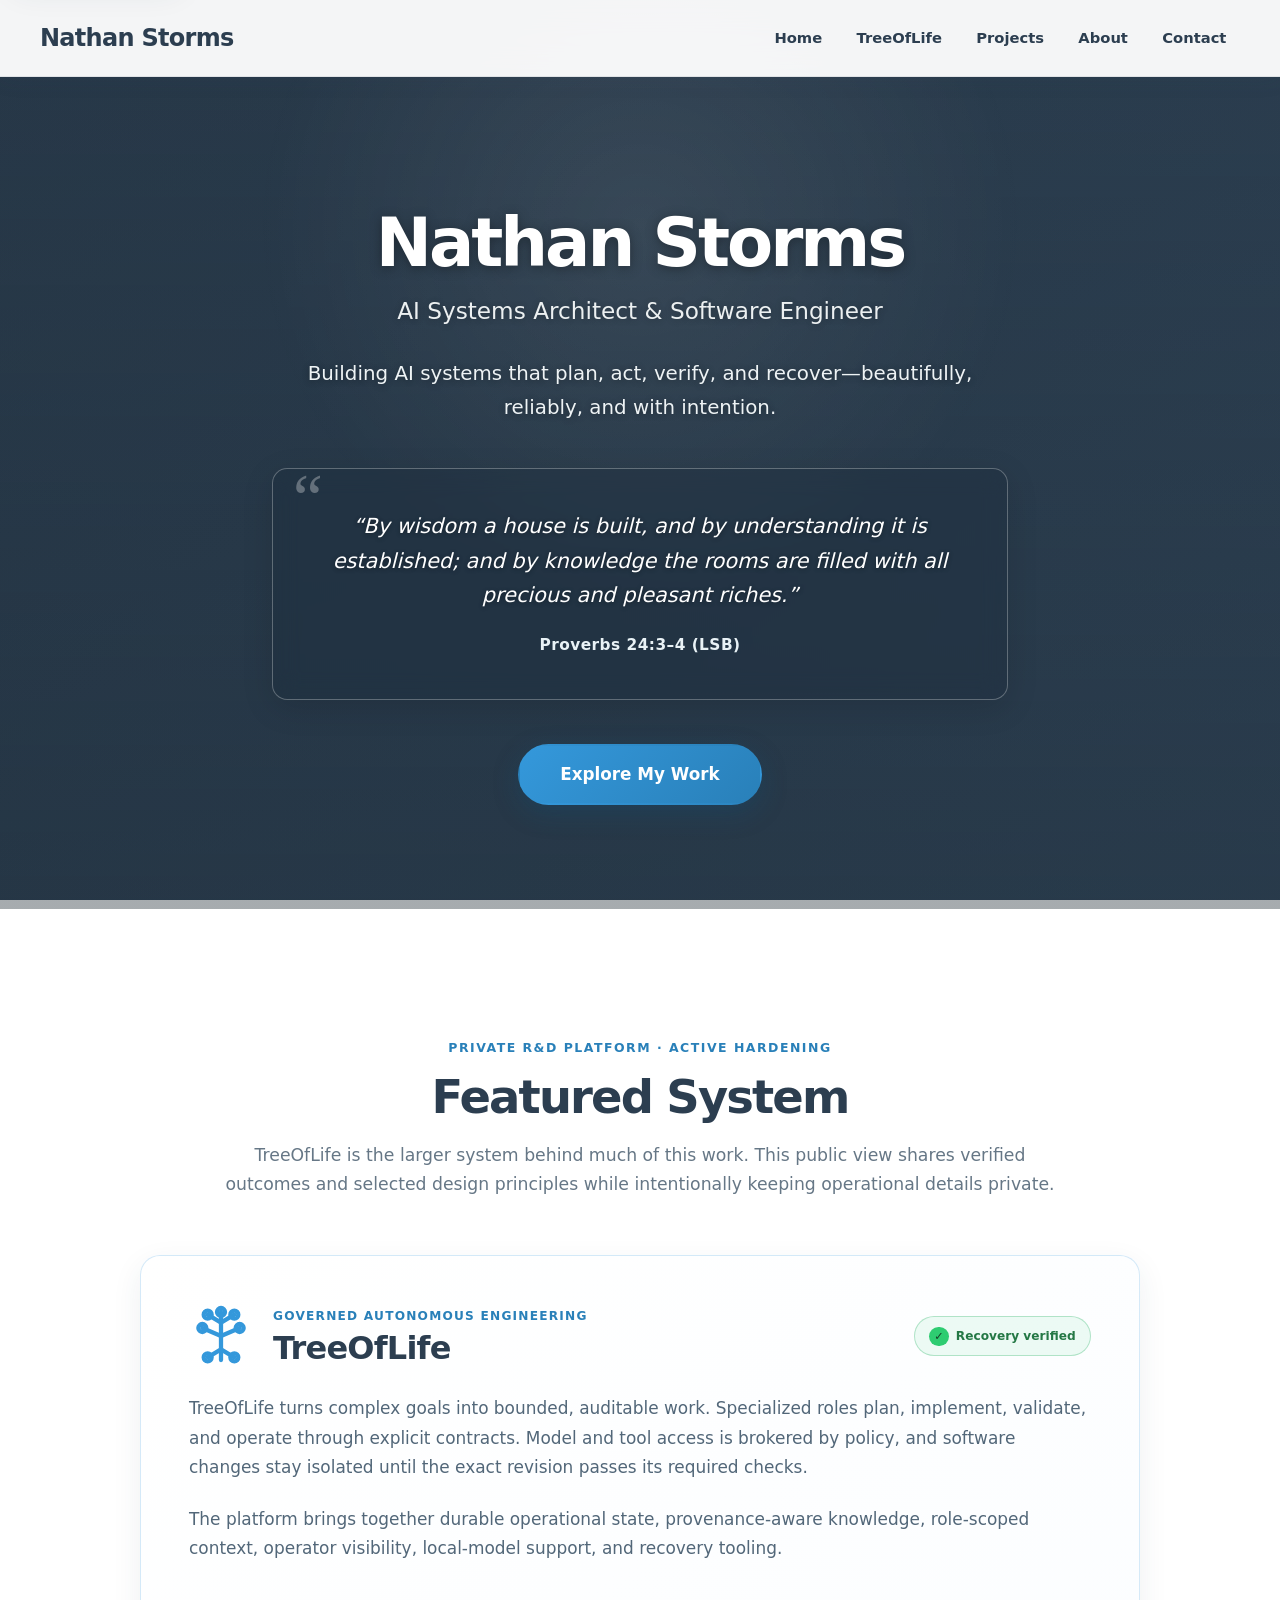
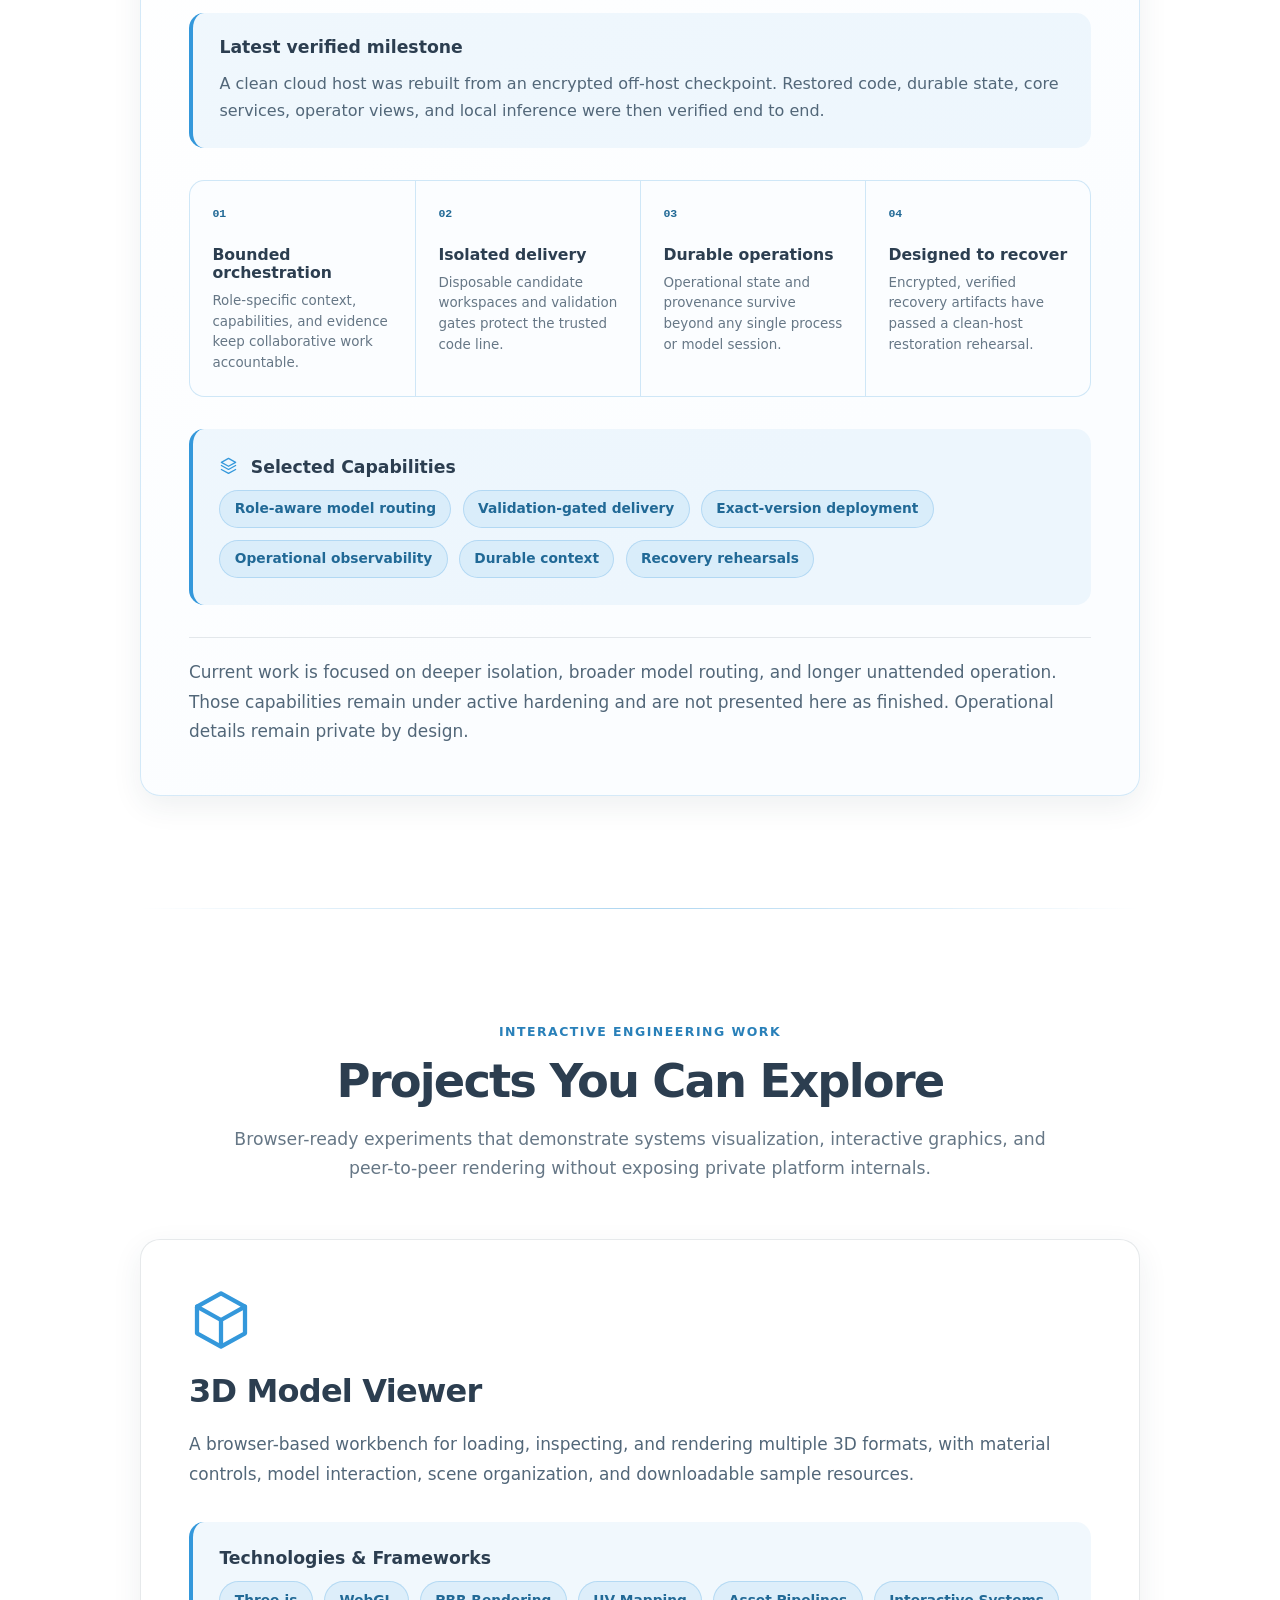
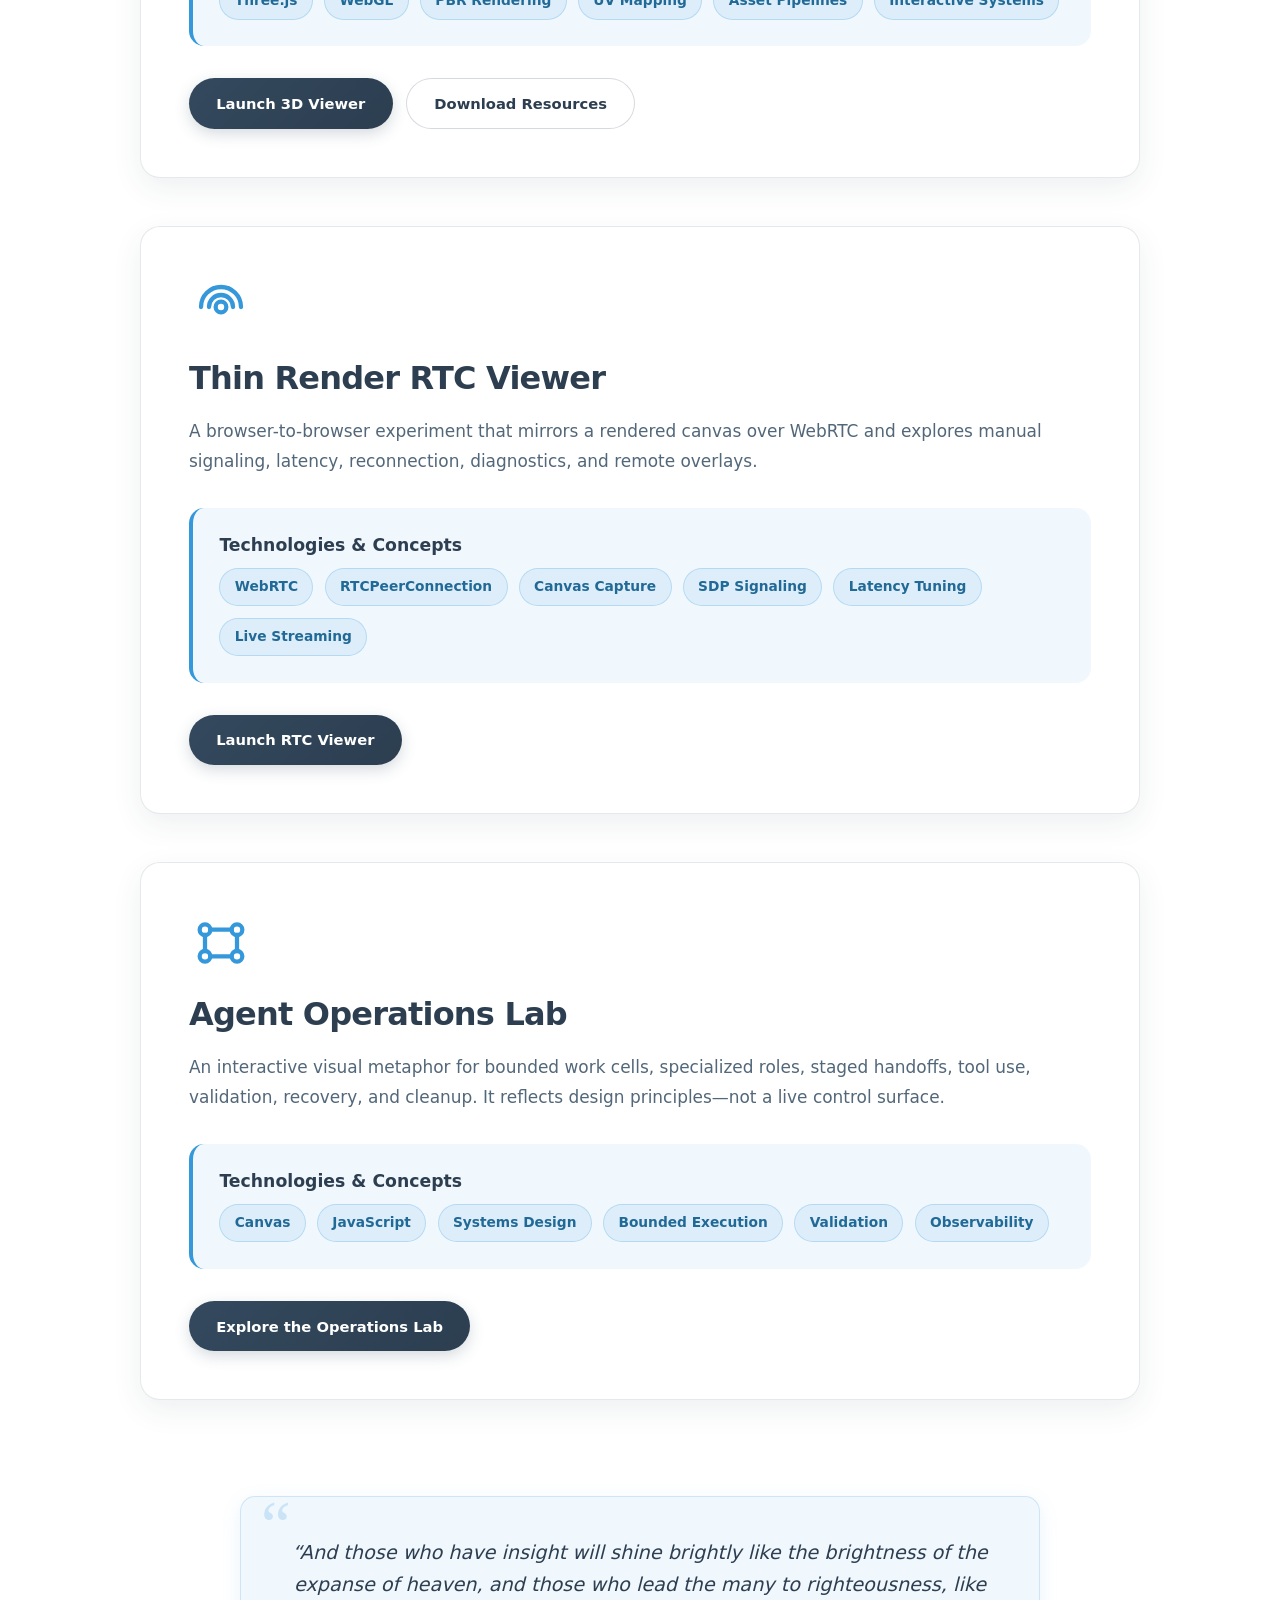
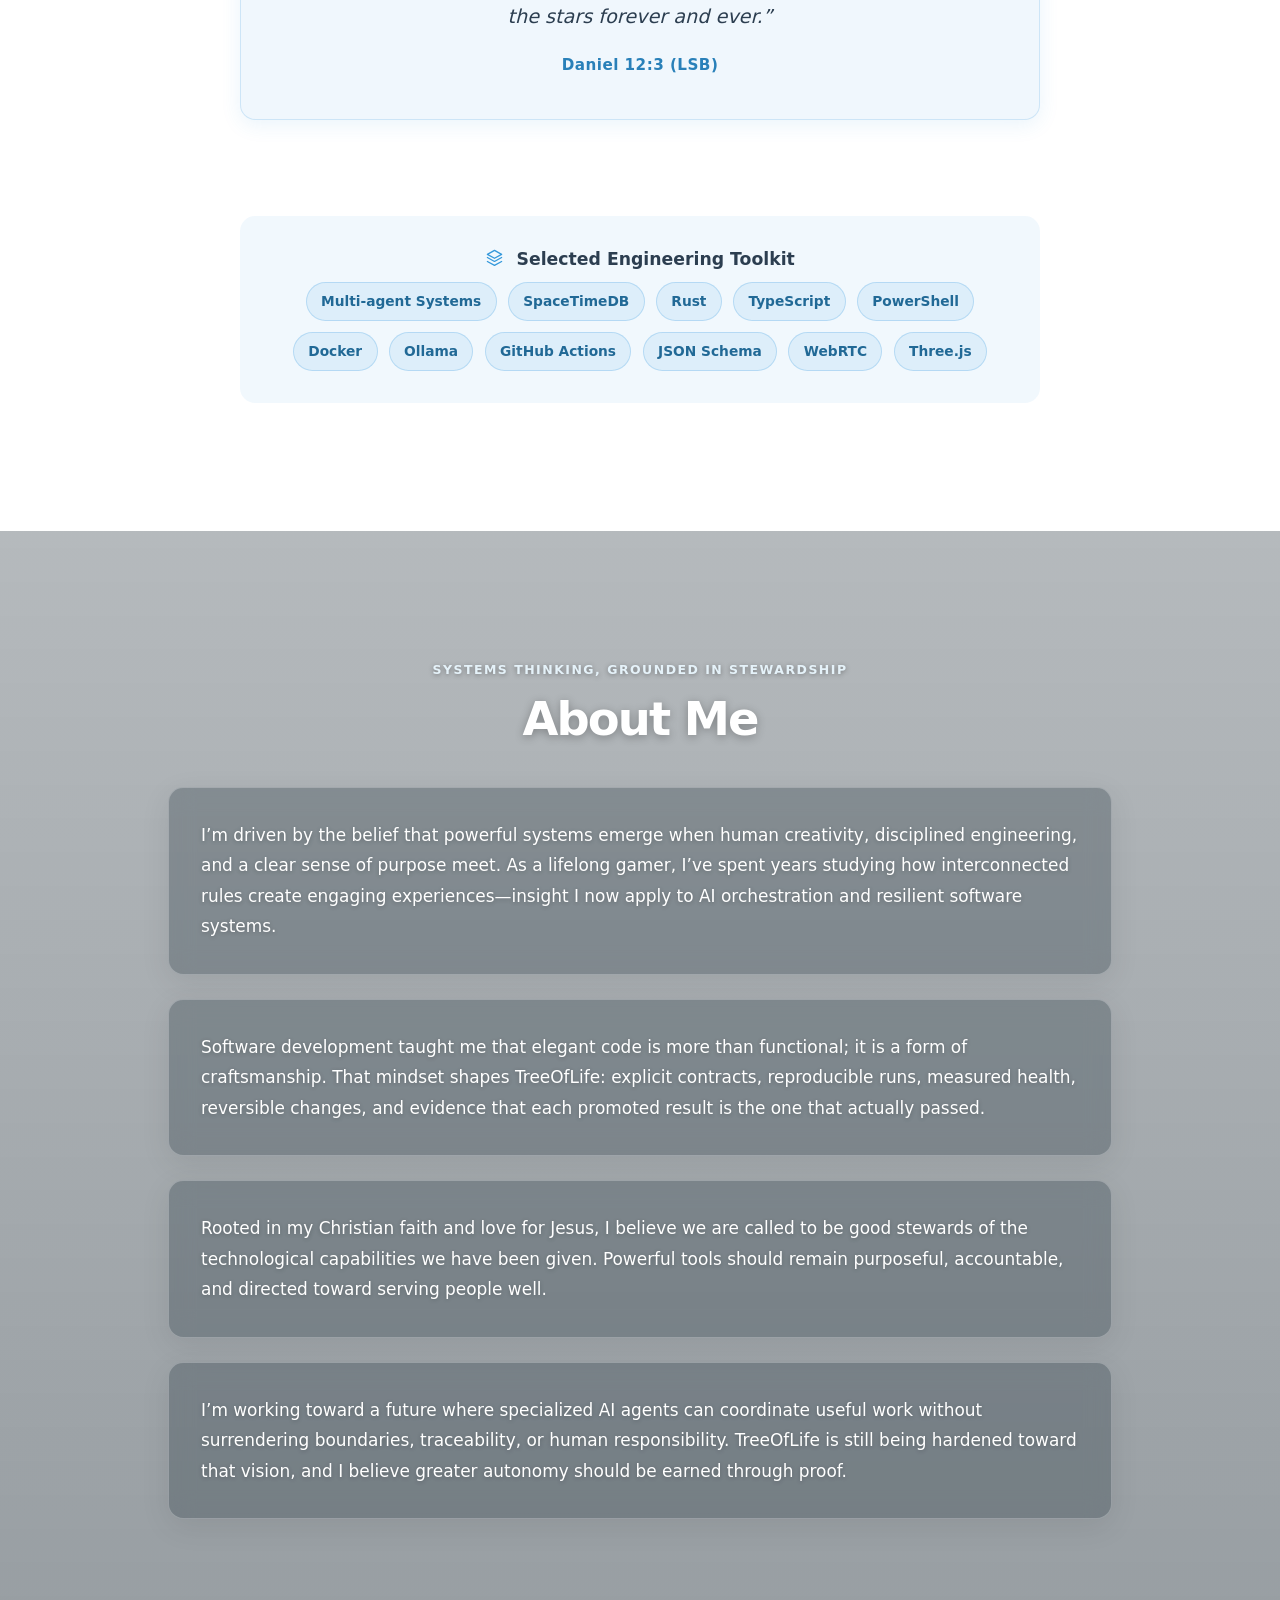
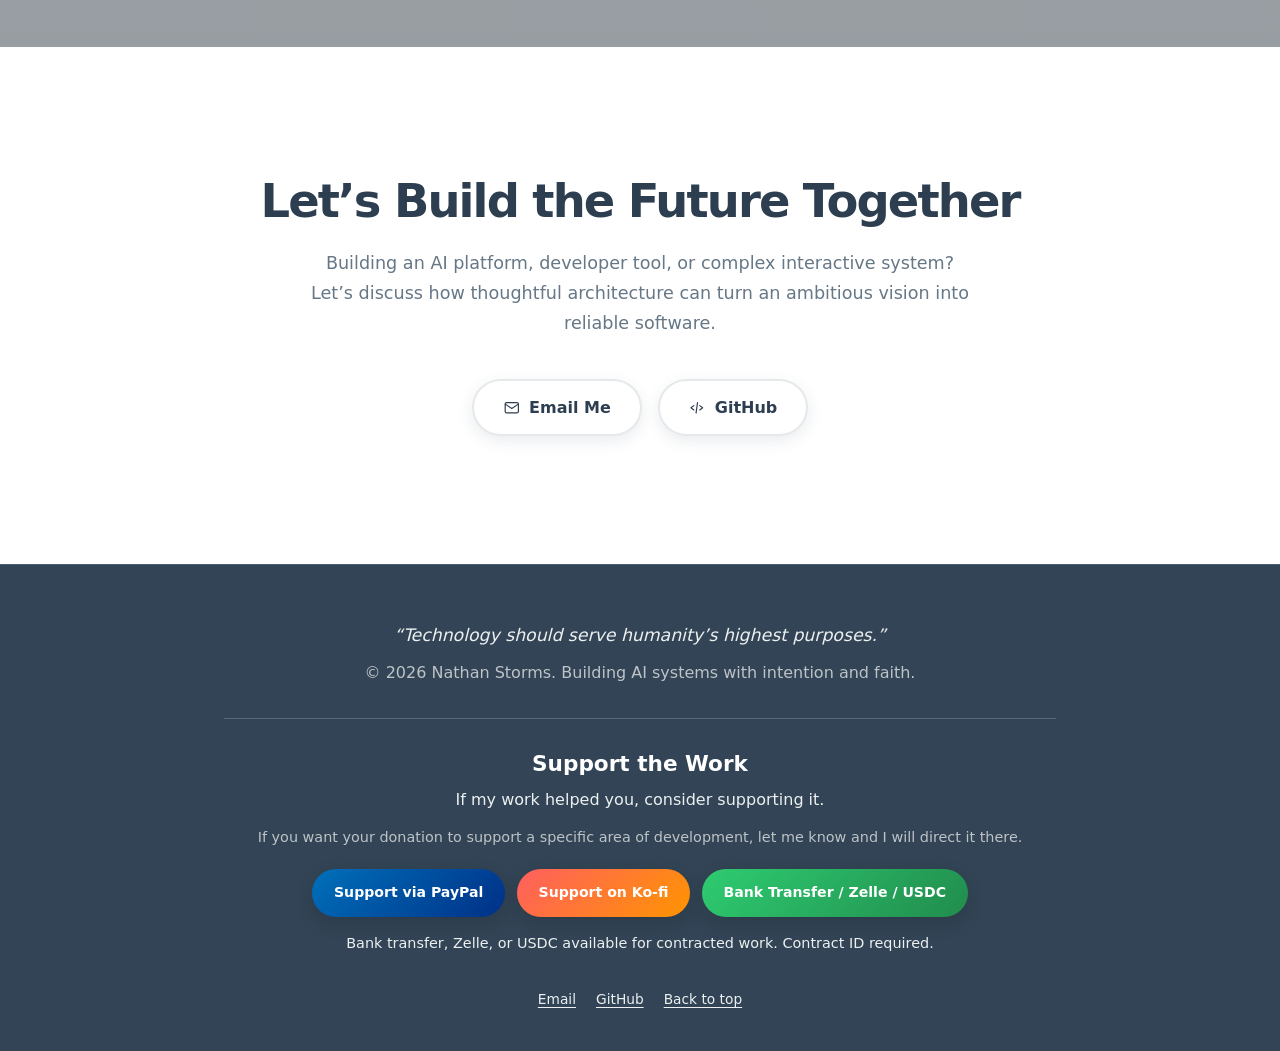
==== commit 7a5a5327: "Restore portfolio identity and payment flows" ====
--- a/index.html
+++ b/index.html
@@ -4,10 +4,9 @@
   <meta charset="utf-8">
   <meta name="viewport" content="width=device-width, initial-scale=1">
   <title>Nathan Storms | AI Systems Architect &amp; Software Engineer</title>
-  <meta name="description" content="I build governed multi-agent systems with bounded execution, durable context, validation-gated delivery, and tested recovery.">
+  <meta name="description" content="Nathan Storms builds governed AI systems with bounded execution, durable context, validation-gated delivery, and tested recovery.">
   <meta name="author" content="Nathan Storms">
-  <meta name="theme-color" content="#081411">
-  <meta name="color-scheme" content="dark">
+  <meta name="theme-color" content="#2c3e50">
   <link rel="canonical" href="https://hero4383.github.io/Portfolio/">
   <link rel="icon" href="assets/favicon.svg" type="image/svg+xml">
   <link rel="stylesheet" href="assets/site.css">
@@ -43,299 +42,239 @@
     ]
   }
   </script>
+  <script src="assets/site.js" defer></script>
 </head>
 <body>
   <a class="skip-link" href="#main-content">Skip to content</a>
 
   <header class="site-header">
-    <div class="shell header-inner">
-      <a class="brand" href="#top" aria-label="NS — Nathan Storms, home">
-        <span class="brand-mark" aria-hidden="true">NS</span>
-        <span>Nathan Storms</span>
-      </a>
-      <nav aria-label="Primary navigation">
-        <ul class="nav-list">
-          <li><a href="#work">Work</a></li>
-          <li><a href="#approach">Approach</a></li>
-          <li><a href="#about">About</a></li>
-          <li><a class="nav-contact" href="#contact">Contact</a></li>
-        </ul>
-      </nav>
-    </div>
+    <nav class="container header-inner" aria-label="Primary navigation">
+      <a class="logo" href="#home" aria-label="Nathan Storms, home">Nathan Storms</a>
+      <ul class="nav-links">
+        <li><a href="#home">Home</a></li>
+        <li><a href="#treeoflife">TreeOfLife</a></li>
+        <li><a href="#interactive-work">Projects</a></li>
+        <li><a href="#about">About</a></li>
+        <li><a href="#contact">Contact</a></li>
+      </ul>
+    </nav>
   </header>
 
   <main id="main-content">
-    <section class="hero" id="top" aria-labelledby="hero-title">
-      <div class="shell hero-grid">
-        <div class="hero-copy">
-          <p class="eyebrow"><span aria-hidden="true"></span> AI systems architecture</p>
-          <h1 id="hero-title">Building AI systems that earn trust.</h1>
-          <p class="hero-lede">
-            I design the infrastructure around AI models—how specialized agents receive context,
-            coordinate work, prove results, recover from failure, and ship changes safely.
-          </p>
-          <div class="hero-actions" role="group" aria-label="Featured links">
-            <a class="button button-primary" href="#treeoflife">Explore TreeOfLife</a>
-            <a class="button button-secondary" href="#projects">View interactive work</a>
-          </div>
-          <ul class="signal-list" aria-label="Current focus areas">
-            <li>Governed autonomy</li>
-            <li>Resilient delivery</li>
-            <li>Human accountability</li>
-          </ul>
-        </div>
-
-        <div class="system-card" role="img" aria-label="A conceptual Plan, Act, Verify, Recover system loop">
-          <div class="system-card-top">
-            <span>System loop</span>
-            <span class="status-dot">Active development</span>
-          </div>
-          <div class="system-map" aria-hidden="true">
-            <div class="map-ring map-ring-outer"></div>
-            <div class="map-ring map-ring-inner"></div>
-            <div class="map-core">
-              <span class="core-leaf"></span>
-              <strong>TreeOfLife</strong>
-              <small>bounded orchestration</small>
-            </div>
-            <span class="map-node node-plan">Plan</span>
-            <span class="map-node node-act">Act</span>
-            <span class="map-node node-verify">Verify</span>
-            <span class="map-node node-recover">Recover</span>
-          </div>
-          <p class="system-note">Conceptual view. Operational details remain private by design.</p>
-        </div>
+    <section class="hero" id="home" aria-labelledby="hero-title">
+      <div class="container hero-content">
+        <h1 id="hero-title">Nathan Storms</h1>
+        <p class="hero-title">AI Systems Architect &amp; Software Engineer</p>
+        <p class="hero-lede">Building AI systems that plan, act, verify, and recover—beautifully, reliably, and with intention.</p>
+
+        <blockquote class="biblical-quote reveal">
+          <p>“By wisdom a house is built, and by understanding it is established; and by knowledge the rooms are filled with all precious and pleasant riches.”</p>
+          <cite>Proverbs 24:3–4 (LSB)</cite>
+        </blockquote>
+
+        <a class="cta-button" href="#projects">Explore My Work</a>
       </div>
     </section>
 
-    <section class="section flagship-section" id="work" aria-labelledby="work-title">
-      <div class="shell">
-        <div class="section-heading">
-          <p class="eyebrow">Flagship engineering work</p>
-          <h2 id="work-title">From ambitious idea to verified system.</h2>
-          <p>
-            TreeOfLife is my private R&amp;D platform. This case study shares verified outcomes and
-            selected design ideas while intentionally keeping implementation details out of public view.
-          </p>
-        </div>
-
-        <article class="flagship-card" id="treeoflife">
-          <div class="flagship-intro">
-            <div>
-              <p class="project-kicker">Private system <span aria-hidden="true">·</span> Active hardening</p>
-              <h3>TreeOfLife — Governed Autonomous Engineering</h3>
+    <section class="projects" id="projects" aria-labelledby="featured-title">
+      <div class="container">
+        <header class="section-header reveal">
+          <p class="eyebrow">Private R&amp;D platform <span aria-hidden="true">·</span> Active hardening</p>
+          <h2 id="featured-title">Featured System</h2>
+          <p>TreeOfLife is the larger system behind much of this work. This public view shares verified outcomes and selected design principles while intentionally keeping operational details private.</p>
+        </header>
+
+        <article class="project-card project-card-featured reveal" id="treeoflife">
+          <div class="card-heading">
+            <span class="project-icon" aria-hidden="true">
+              <svg viewBox="0 0 24 24" fill="none" stroke="currentColor" stroke-width="1.6" stroke-linecap="round" stroke-linejoin="round">
+                <path d="M12 3v18"></path>
+                <path d="M12 7 7 4M12 7l5-3M12 12l-7-3M12 12l7-3M12 17l-5 3M12 17l5 3"></path>
+                <circle cx="12" cy="3" r="1.5"></circle>
+                <circle cx="7" cy="4" r="1.5"></circle>
+                <circle cx="17" cy="4" r="1.5"></circle>
+                <circle cx="5" cy="9" r="1.5"></circle>
+                <circle cx="19" cy="9" r="1.5"></circle>
+                <circle cx="7" cy="20" r="1.5"></circle>
+                <circle cx="17" cy="20" r="1.5"></circle>
+              </svg>
+            </span>
+            <div class="card-title-group">
+              <p class="project-kicker">Governed autonomous engineering</p>
+              <h3>TreeOfLife</h3>
             </div>
             <span class="verified-badge"><span aria-hidden="true">✓</span> Recovery verified</span>
           </div>
 
-          <div class="flagship-story">
-            <div class="story-copy">
-              <p>
-                TreeOfLife turns complex goals into bounded, auditable work. Specialized roles plan,
-                implement, validate, and operate through explicit contracts. Model and tool access is
-                brokered by policy, and software changes stay isolated until the exact revision passes
-                its required checks.
-              </p>
-              <p>
-                The platform brings together durable operational state, provenance-aware knowledge,
-                role-scoped context, operator visibility, local-model support, and recovery tooling.
-              </p>
-            </div>
-            <aside class="milestone-callout" aria-labelledby="milestone-title">
-              <p class="mini-label" id="milestone-title">Latest verified milestone</p>
-              <p>
-                A clean cloud host was rebuilt from an encrypted off-host checkpoint. Restored code,
-                durable state, core services, operator views, and local inference were then verified
-                end to end.
-              </p>
-            </aside>
+          <div class="project-story">
+            <p>TreeOfLife turns complex goals into bounded, auditable work. Specialized roles plan, implement, validate, and operate through explicit contracts. Model and tool access is brokered by policy, and software changes stay isolated until the exact revision passes its required checks.</p>
+            <p>The platform brings together durable operational state, provenance-aware knowledge, role-scoped context, operator visibility, local-model support, and recovery tooling.</p>
           </div>
 
-          <ul class="proof-grid" aria-label="Verified platform capabilities">
-            <li class="proof-item">
-              <span class="proof-number">01</span>
+          <aside class="milestone-panel" aria-labelledby="milestone-title">
+            <h4 id="milestone-title">Latest verified milestone</h4>
+            <p>A clean cloud host was rebuilt from an encrypted off-host checkpoint. Restored code, durable state, core services, operator views, and local inference were then verified end to end.</p>
+          </aside>
+
+          <ul class="proof-grid">
+            <li>
+              <span>01</span>
               <h4>Bounded orchestration</h4>
               <p>Role-specific context, capabilities, and evidence keep collaborative work accountable.</p>
             </li>
-            <li class="proof-item">
-              <span class="proof-number">02</span>
+            <li>
+              <span>02</span>
               <h4>Isolated delivery</h4>
               <p>Disposable candidate workspaces and validation gates protect the trusted code line.</p>
             </li>
-            <li class="proof-item">
-              <span class="proof-number">03</span>
+            <li>
+              <span>03</span>
               <h4>Durable operations</h4>
               <p>Operational state and provenance survive beyond any single process or model session.</p>
             </li>
-            <li class="proof-item">
-              <span class="proof-number">04</span>
+            <li>
+              <span>04</span>
               <h4>Designed to recover</h4>
               <p>Encrypted, verified recovery artifacts have passed a clean-host restoration rehearsal.</p>
             </li>
           </ul>
 
-          <ul class="capability-list" aria-label="TreeOfLife capabilities">
-            <li>Role-aware model routing</li>
-            <li>Validation-gated delivery</li>
-            <li>Exact-version deployment</li>
-            <li>Operational observability</li>
-          </ul>
-
-          <p class="honesty-note">
-            Current work is focused on deeper isolation, broader model routing, and longer unattended
-            operation. Those capabilities remain under active hardening and are not presented here as finished.
-          </p>
+          <div class="tech-stack">
+            <h4>
+              <span class="heading-icon" aria-hidden="true">
+                <svg viewBox="0 0 24 24" fill="none" stroke="currentColor" stroke-width="1.6" stroke-linecap="round" stroke-linejoin="round">
+                  <path d="M12 3l9 5-9 5-9-5 9-5z"></path>
+                  <path d="M3 12l9 5 9-5M3 17l9 5 9-5"></path>
+                </svg>
+              </span>
+              Selected Capabilities
+            </h4>
+            <ul class="tech-tags">
+              <li>Role-aware model routing</li>
+              <li>Validation-gated delivery</li>
+              <li>Exact-version deployment</li>
+              <li>Operational observability</li>
+              <li>Durable context</li>
+              <li>Recovery rehearsals</li>
+            </ul>
+          </div>
+
+          <p class="honesty-note">Current work is focused on deeper isolation, broader model routing, and longer unattended operation. Those capabilities remain under active hardening and are not presented here as finished. Operational details remain private by design.</p>
         </article>
-      </div>
-    </section>
-
-    <section class="section projects-section" id="projects" aria-labelledby="projects-title">
-      <div class="shell">
-        <div class="section-heading section-heading-row">
-          <div>
-            <p class="eyebrow">Interactive work</p>
-            <h2 id="projects-title">Systems you can explore.</h2>
-          </div>
-          <p>Public experiments in systems visualization, browser graphics, and peer-to-peer rendering.</p>
-        </div>
+
+        <div class="section-divider" aria-hidden="true"></div>
+
+        <header class="section-header reveal" id="interactive-work">
+          <p class="eyebrow">Interactive engineering work</p>
+          <h2>Projects You Can Explore</h2>
+          <p>Browser-ready experiments that demonstrate systems visualization, interactive graphics, and peer-to-peer rendering without exposing private platform internals.</p>
+        </header>
 
         <div class="project-grid">
-          <article class="project-card project-card-wide">
-            <div class="project-visual lab-visual" aria-hidden="true">
-              <div class="cell cell-one"><span></span></div>
-              <div class="cell cell-two"><span></span></div>
-              <div class="cell cell-three"><span></span></div>
-              <div class="flow-line flow-one"></div>
-              <div class="flow-line flow-two"></div>
-            </div>
-            <div class="project-body">
-              <div class="project-meta">
-                <span>Interactive systems visualization</span>
-                <span>Public concept</span>
-              </div>
-              <h3>Agent Operations Lab</h3>
-              <p>
-                A visual metaphor for bounded work cells, specialized roles, staged handoffs, tool use,
-                validation, recovery, and cleanup. It reflects design principles—not a live control surface.
-              </p>
-              <ul class="tech-list" aria-label="Technologies">
+          <article class="project-card reveal">
+            <span class="project-icon" aria-hidden="true">
+              <svg viewBox="0 0 24 24" fill="none" stroke="currentColor" stroke-width="1.6" stroke-linecap="round" stroke-linejoin="round">
+                <path d="M12 2l9 5-9 5-9-5 9-5z"></path>
+                <path d="M3 7v10l9 5 9-5V7M12 12v10"></path>
+              </svg>
+            </span>
+            <h3>3D Model Viewer</h3>
+            <p>A browser-based workbench for loading, inspecting, and rendering multiple 3D formats, with material controls, model interaction, scene organization, and downloadable sample resources.</p>
+
+            <div class="tech-stack">
+              <h4>Technologies &amp; Frameworks</h4>
+              <ul class="tech-tags">
+                <li>Three.js</li>
+                <li>WebGL</li>
+                <li>PBR Rendering</li>
+                <li>UV Mapping</li>
+                <li>Asset Pipelines</li>
+                <li>Interactive Systems</li>
+              </ul>
+            </div>
+
+            <div class="project-links">
+              <a class="project-link" href="3d-model-viewer/">Launch 3D Viewer</a>
+              <a class="project-link project-link-secondary" href="3d-model-viewer/extra-resources.zip" download>Download Resources</a>
+            </div>
+          </article>
+
+          <article class="project-card reveal">
+            <span class="project-icon" aria-hidden="true">
+              <svg viewBox="0 0 24 24" fill="none" stroke="currentColor" stroke-width="1.6" stroke-linecap="round" stroke-linejoin="round">
+                <circle cx="12" cy="12" r="2"></circle>
+                <path d="M4.5 12a7.5 7.5 0 0 1 15 0M7.5 12a4.5 4.5 0 0 1 9 0"></path>
+              </svg>
+            </span>
+            <h3>Thin Render RTC Viewer</h3>
+            <p>A browser-to-browser experiment that mirrors a rendered canvas over WebRTC and explores manual signaling, latency, reconnection, diagnostics, and remote overlays.</p>
+
+            <div class="tech-stack">
+              <h4>Technologies &amp; Concepts</h4>
+              <ul class="tech-tags">
+                <li>WebRTC</li>
+                <li>RTCPeerConnection</li>
+                <li>Canvas Capture</li>
+                <li>SDP Signaling</li>
+                <li>Latency Tuning</li>
+                <li>Live Streaming</li>
+              </ul>
+            </div>
+
+            <div class="project-links">
+              <a class="project-link" href="rtc-viewer/">Launch RTC Viewer</a>
+            </div>
+          </article>
+
+          <article class="project-card reveal">
+            <span class="project-icon" aria-hidden="true">
+              <svg viewBox="0 0 24 24" fill="none" stroke="currentColor" stroke-width="1.6" stroke-linecap="round" stroke-linejoin="round">
+                <circle cx="6" cy="7" r="2"></circle>
+                <circle cx="18" cy="7" r="2"></circle>
+                <circle cx="6" cy="17" r="2"></circle>
+                <circle cx="18" cy="17" r="2"></circle>
+                <path d="M8 7h8M6 9v6M18 9v6M8 17h8"></path>
+              </svg>
+            </span>
+            <h3>Agent Operations Lab</h3>
+            <p>An interactive visual metaphor for bounded work cells, specialized roles, staged handoffs, tool use, validation, recovery, and cleanup. It reflects design principles—not a live control surface.</p>
+
+            <div class="tech-stack">
+              <h4>Technologies &amp; Concepts</h4>
+              <ul class="tech-tags">
                 <li>Canvas</li>
                 <li>JavaScript</li>
-                <li>Systems design</li>
+                <li>Systems Design</li>
+                <li>Bounded Execution</li>
+                <li>Validation</li>
+                <li>Observability</li>
               </ul>
-              <a class="text-link" href="container-llm-lab/">Open the lab <span aria-hidden="true">↗</span></a>
-            </div>
-          </article>
-
-          <article class="project-card">
-            <div class="project-visual model-visual" aria-hidden="true">
-              <div class="model-cube"><span></span></div>
-              <div class="model-orbit"></div>
-            </div>
-            <div class="project-body">
-              <div class="project-meta">
-                <span>Browser graphics</span>
-                <span>Prototype</span>
-              </div>
-              <h3>Interactive 3D Model Workbench</h3>
-              <p>
-                A browser-based workbench for loading, inspecting, and rendering multiple 3D formats,
-                with material controls, model interaction, and scene organization.
-              </p>
-              <ul class="tech-list" aria-label="Technologies">
-                <li>Three.js</li>
-                <li>WebGL</li>
-                <li>Asset pipelines</li>
-              </ul>
-              <a class="text-link" href="3d-model-viewer/">Launch workbench <span aria-hidden="true">↗</span></a>
-            </div>
-          </article>
-
-          <article class="project-card">
-            <div class="project-visual rtc-visual" aria-hidden="true">
-              <div class="screen screen-left"><span></span></div>
-              <div class="peer-line"><i></i><i></i><i></i></div>
-              <div class="screen screen-right"><span></span></div>
-            </div>
-            <div class="project-body">
-              <div class="project-meta">
-                <span>Peer-to-peer rendering</span>
-                <span>Paired prototype</span>
-              </div>
-              <h3>Thin-Client RTC Viewer</h3>
-              <p>
-                A browser-to-browser experiment that mirrors a rendered canvas over WebRTC and explores
-                manual signaling, latency, reconnection, diagnostics, and remote overlays.
-              </p>
-              <ul class="tech-list" aria-label="Technologies">
-                <li>WebRTC</li>
-                <li>Canvas</li>
-                <li>WebGL</li>
-              </ul>
-              <a class="text-link" href="rtc-viewer/">Open RTC viewer <span aria-hidden="true">↗</span></a>
+            </div>
+
+            <div class="project-links">
+              <a class="project-link" href="container-llm-lab/">Explore the Operations Lab</a>
             </div>
           </article>
         </div>
-      </div>
-    </section>
-
-    <section class="section approach-section" id="approach" aria-labelledby="approach-title">
-      <div class="shell">
-        <div class="section-heading">
-          <p class="eyebrow">Engineering approach</p>
-          <h2 id="approach-title">Autonomy should be earned through evidence.</h2>
-          <p>I build systems to make progress without surrendering boundaries, traceability, or recovery.</p>
-        </div>
-
-        <ol class="approach-grid">
-          <li>
-            <span>01</span>
-            <h3>Plan with constraints</h3>
-            <p>Define the objective, allowed surface, risk, validation, and rollback before execution.</p>
-          </li>
-          <li>
-            <span>02</span>
-            <h3>Implement in isolation</h3>
-            <p>Keep experimental work away from trusted state until it has produced reviewable evidence.</p>
-          </li>
-          <li>
-            <span>03</span>
-            <h3>Validate exact results</h3>
-            <p>Promote the revision that passed—not a look-alike—and connect completion to deployed health.</p>
-          </li>
-          <li>
-            <span>04</span>
-            <h3>Recover deliberately</h3>
-            <p>Treat checkpoints and restoration rehearsals as part of the product, not an afterthought.</p>
-          </li>
-        </ol>
-      </div>
-    </section>
-
-    <section class="section about-section" id="about" aria-labelledby="about-title">
-      <div class="shell about-grid">
-        <div>
-          <p class="eyebrow">About</p>
-          <h2 id="about-title">Systems thinking, grounded in stewardship.</h2>
-        </div>
-        <div class="about-copy">
-          <p class="about-lede">
-            I’m Nathan Storms, a software engineer focused on the layers that make AI useful beyond a
-            single prompt: orchestration, context, policy, validation, operations, and recovery.
-          </p>
-          <p>
-            I care about explicit contracts, reproducible runs, measured health, and reversible changes.
-            I prefer systems that fail clearly, preserve provenance, and earn greater autonomy through proof.
-          </p>
-          <p>
-            My Christian faith shapes that work as stewardship. I believe powerful technology should remain
-            purposeful, accountable, and directed toward serving people well.
-          </p>
-
-          <section class="toolbox" aria-labelledby="toolbox-title">
-            <h3 id="toolbox-title">Selected engineering toolkit</h3>
-            <ul>
-              <li>Multi-agent systems</li>
+
+        <blockquote class="biblical-quote-projects reveal">
+          <p>“And those who have insight will shine brightly like the brightness of the expanse of heaven, and those who lead the many to righteousness, like the stars forever and ever.”</p>
+          <cite>Daniel 12:3 (LSB)</cite>
+        </blockquote>
+
+        <section class="core-toolkit reveal" aria-labelledby="toolkit-title">
+          <div class="tech-stack">
+            <h3 id="toolkit-title">
+              <span class="heading-icon" aria-hidden="true">
+                <svg viewBox="0 0 24 24" fill="none" stroke="currentColor" stroke-width="1.6" stroke-linecap="round" stroke-linejoin="round">
+                  <path d="M12 3l9 5-9 5-9-5 9-5z"></path>
+                  <path d="M3 12l9 5 9-5M3 17l9 5 9-5"></path>
+                </svg>
+              </span>
+              Selected Engineering Toolkit
+            </h3>
+            <ul class="tech-tags">
+              <li>Multi-agent Systems</li>
               <li>SpaceTimeDB</li>
               <li>Rust</li>
               <li>TypeScript</li>
@@ -347,45 +286,72 @@
               <li>WebRTC</li>
               <li>Three.js</li>
             </ul>
-          </section>
+          </div>
+        </section>
+      </div>
+    </section>
+
+    <section class="about" id="about" aria-labelledby="about-title">
+      <div class="container about-content">
+        <header class="about-header reveal">
+          <p class="eyebrow eyebrow-light">Systems thinking, grounded in stewardship</p>
+          <h2 id="about-title">About Me</h2>
+        </header>
+
+        <div class="about-text">
+          <p class="about-paragraph reveal">I’m driven by the belief that powerful systems emerge when human creativity, disciplined engineering, and a clear sense of purpose meet. As a lifelong gamer, I’ve spent years studying how interconnected rules create engaging experiences—insight I now apply to AI orchestration and resilient software systems.</p>
+          <p class="about-paragraph reveal">Software development taught me that elegant code is more than functional; it is a form of craftsmanship. That mindset shapes TreeOfLife: explicit contracts, reproducible runs, measured health, reversible changes, and evidence that each promoted result is the one that actually passed.</p>
+          <p class="about-paragraph reveal">Rooted in my Christian faith and love for Jesus, I believe we are called to be good stewards of the technological capabilities we have been given. Powerful tools should remain purposeful, accountable, and directed toward serving people well.</p>
+          <p class="about-paragraph reveal">I’m working toward a future where specialized AI agents can coordinate useful work without surrendering boundaries, traceability, or human responsibility. TreeOfLife is still being hardened toward that vision, and I believe greater autonomy should be earned through proof.</p>
         </div>
       </div>
     </section>
 
-    <section class="section contact-section" id="contact" aria-labelledby="contact-title">
-      <div class="shell">
-        <div class="contact-card">
-          <div>
-            <p class="eyebrow">Start a conversation</p>
-            <h2 id="contact-title">Reliability and ambition can coexist.</h2>
-            <p>
-              Building an AI platform, developer tool, or complex interactive system? I’m interested in
-              conversations where both matter.
-            </p>
-          </div>
-          <div class="contact-actions">
-            <a class="button button-light" href="mailto:ittnathanstorms@gmail.com">Email Nathan</a>
-            <a class="button button-outline-light" href="https://github.com/Hero4383" rel="noopener noreferrer">View GitHub</a>
-          </div>
+    <section class="contact" id="contact" aria-labelledby="contact-title">
+      <div class="container reveal">
+        <h2 id="contact-title">Let’s Build the Future Together</h2>
+        <p>Building an AI platform, developer tool, or complex interactive system? Let’s discuss how thoughtful architecture can turn an ambitious vision into reliable software.</p>
+        <div class="contact-links">
+          <a class="contact-link" href="mailto:ittnathanstorms@gmail.com">
+            <svg viewBox="0 0 24 24" fill="none" stroke="currentColor" stroke-width="1.6" stroke-linecap="round" stroke-linejoin="round" aria-hidden="true">
+              <rect x="3" y="5" width="18" height="14" rx="2"></rect>
+              <path d="M3 7l9 6 9-6"></path>
+            </svg>
+            Email Me
+          </a>
+          <a class="contact-link" href="https://github.com/Hero4383" rel="noopener noreferrer">
+            <svg viewBox="0 0 24 24" fill="none" stroke="currentColor" stroke-width="1.6" stroke-linecap="round" stroke-linejoin="round" aria-hidden="true">
+              <path d="M8 9l-4 3 4 3M16 9l4 3-4 3M11 19l2-14"></path>
+            </svg>
+            GitHub
+          </a>
         </div>
       </div>
     </section>
   </main>
 
   <footer class="site-footer">
-    <div class="shell footer-grid">
-      <blockquote>
-        <p>“By wisdom a house is built, and through understanding it is established.”</p>
-        <cite>Proverbs 24:3</cite>
-      </blockquote>
-      <div class="footer-meta">
-        <p>© 2026 Nathan Storms</p>
-        <ul>
-          <li><a href="mailto:ittnathanstorms@gmail.com">Email</a></li>
-          <li><a href="https://github.com/Hero4383" rel="noopener noreferrer">GitHub</a></li>
-          <li><a href="#top">Back to top</a></li>
-        </ul>
-      </div>
+    <div class="container footer-content">
+      <p class="footer-quote">“Technology should serve humanity’s highest purposes.”</p>
+      <p>© 2026 Nathan Storms. Building AI systems with intention and faith.</p>
+
+      <section class="support-panel" aria-labelledby="support-title">
+        <h2 id="support-title">Support the Work</h2>
+        <p>If my work helped you, consider supporting it.</p>
+        <p class="support-note">If you want your donation to support a specific area of development, let me know and I will direct it there.</p>
+        <div class="support-links">
+          <a class="support-link support-paypal" href="https://www.paypal.com/donate/?business=nathanstorms%40ymail.com&amp;no_recurring=0&amp;currency_code=USD" target="_blank" rel="noopener noreferrer">Support via PayPal</a>
+          <a class="support-link support-kofi" href="https://ko-fi.com/nathanstorms" target="_blank" rel="noopener noreferrer">Support on Ko-fi</a>
+          <a class="support-link support-direct" href="bank-transfer/">Bank Transfer / Zelle / USDC</a>
+        </div>
+        <p class="payment-note">Bank transfer, Zelle, or USDC available for contracted work. Contract ID required.</p>
+      </section>
+
+      <nav class="footer-nav" aria-label="Footer navigation">
+        <a href="mailto:ittnathanstorms@gmail.com">Email</a>
+        <a href="https://github.com/Hero4383" rel="noopener noreferrer">GitHub</a>
+        <a href="#home">Back to top</a>
+      </nav>
     </div>
   </footer>
 </body>
--- a/assets/site.css
+++ b/assets/site.css
@@ -1,24 +1,27 @@
 :root {
-  --ink-950: #06100e;
-  --ink-900: #081411;
-  --ink-850: #0c1b17;
-  --ink-800: #10231d;
-  --ink-700: #183229;
-  --paper: #f3f0e8;
-  --paper-soft: #e8e5dc;
-  --paper-muted: #b7bdb4;
-  --green: #71d39c;
-  --green-bright: #9ce9bb;
-  --green-deep: #275f48;
-  --gold: #e7bf6a;
-  --gold-soft: #f2d89c;
-  --line: rgba(232, 229, 220, 0.14);
-  --line-strong: rgba(232, 229, 220, 0.24);
-  --shadow: 0 24px 80px rgba(0, 0, 0, 0.28);
+  --slate-900: #2c3e50;
+  --slate-800: #34495e;
+  --moss: #4a6741;
+  --blue-700: #2980b9;
+  --blue-500: #3498db;
+  --blue-100: #eaf5fc;
+  --paper: #ffffff;
+  --paper-soft: #f7fafc;
+  --text: #2c3e50;
+  --text-soft: #526779;
+  --text-muted: #667786;
+  --cloud: #ecf0f1;
+  --silver: #bdc3c7;
+  --line: rgba(52, 73, 94, 0.12);
+  --blue-line: rgba(52, 152, 219, 0.22);
+  --shadow-sm: 0 10px 30px rgba(44, 62, 80, 0.08);
+  --shadow-md: 0 20px 50px rgba(44, 62, 80, 0.15);
   --radius-sm: 0.75rem;
-  --radius-md: 1.25rem;
-  --radius-lg: 2rem;
-  --shell: 74rem;
+  --radius-md: 0.95rem;
+  --radius-lg: 1.25rem;
+  --container: 75rem;
+  --pointer-x: 50%;
+  --pointer-y: 25%;
 }
 
 *,
@@ -33,41 +36,51 @@
 }
 
 body {
+  min-width: 18rem;
+  min-height: 100vh;
   margin: 0;
-  min-width: 18rem;
-  background: var(--ink-950);
-  color: var(--paper);
+  background: linear-gradient(
+    135deg,
+    var(--slate-900) 0%,
+    var(--slate-800) 25%,
+    var(--moss) 50%,
+    var(--blue-700) 75%,
+    var(--blue-500) 100%
+  );
+  background-attachment: fixed;
+  background-size: 400% 400%;
+  color: var(--text);
   font-family: Inter, ui-sans-serif, system-ui, -apple-system, BlinkMacSystemFont, "Segoe UI", sans-serif;
   font-size: 1rem;
-  line-height: 1.65;
+  line-height: 1.7;
   text-rendering: optimizeLegibility;
   -webkit-font-smoothing: antialiased;
+  animation: gradient-shift 15s ease infinite;
 }
 
 body::before {
   position: fixed;
   inset: 0;
-  z-index: -2;
-  background:
-    radial-gradient(circle at 12% 6%, rgba(48, 120, 84, 0.18), transparent 27rem),
-    radial-gradient(circle at 92% 16%, rgba(184, 137, 61, 0.1), transparent 25rem),
-    var(--ink-950);
+  z-index: -1;
+  background: radial-gradient(circle at var(--pointer-x) var(--pointer-y), rgba(255, 255, 255, 0.1), transparent 24rem);
   content: "";
+  pointer-events: none;
+}
+
+@keyframes gradient-shift {
+  0%,
+  100% {
+    background-position: 0% 50%;
+  }
+
+  50% {
+    background-position: 100% 50%;
+  }
 }
 
 ::selection {
-  background: var(--green);
-  color: var(--ink-950);
-}
-
-a {
-  color: inherit;
-}
-
-img,
-svg {
-  display: block;
-  max-width: 100%;
+  background: var(--blue-500);
+  color: white;
 }
 
 h1,
@@ -76,7 +89,6 @@
 h4,
 p,
 ul,
-ol,
 blockquote {
   margin-top: 0;
 }
@@ -85,14 +97,17 @@
 h2,
 h3,
 h4 {
-  color: var(--paper);
-  font-weight: 650;
-  letter-spacing: -0.035em;
-  line-height: 1.08;
-}
-
-p {
-  color: var(--paper-muted);
+  line-height: 1.16;
+}
+
+img,
+svg {
+  display: block;
+  max-width: 100%;
+}
+
+a {
+  color: inherit;
 }
 
 button,
@@ -101,12 +116,12 @@
 }
 
 :focus-visible {
-  outline: 3px solid var(--gold);
+  outline: 3px solid #f4c95d;
   outline-offset: 4px;
 }
 
-.shell {
-  width: min(calc(100% - 2.5rem), var(--shell));
+.container {
+  width: min(calc(100% - 2.5rem), var(--container));
   margin-inline: auto;
 }
 
@@ -115,13 +130,14 @@
   top: 0.75rem;
   left: 0.75rem;
   z-index: 1000;
-  padding: 0.75rem 1rem;
+  padding: 0.7rem 1rem;
   border-radius: var(--radius-sm);
-  background: var(--paper);
-  color: var(--ink-950);
-  font-weight: 700;
+  background: white;
+  box-shadow: var(--shadow-sm);
+  color: var(--slate-900);
+  font-weight: 750;
   text-decoration: none;
-  transform: translateY(-150%);
+  transform: translateY(-160%);
   transition: transform 160ms ease;
 }
 
@@ -129,13 +145,22 @@
   transform: translateY(0);
 }
 
+/* Header */
 .site-header {
   position: sticky;
   top: 0;
   z-index: 100;
-  border-bottom: 1px solid var(--line);
-  background: rgba(6, 16, 14, 0.9);
-  backdrop-filter: blur(16px);
+  border-bottom: 1px solid rgba(52, 73, 94, 0.1);
+  background: rgba(255, 255, 255, 0.95);
+  box-shadow: 0 2px 20px rgba(52, 73, 94, 0.1);
+  backdrop-filter: blur(15px);
+  -webkit-backdrop-filter: blur(15px);
+  transition: background-color 180ms ease, box-shadow 180ms ease;
+}
+
+.site-header.is-scrolled {
+  background: rgba(255, 255, 255, 0.985);
+  box-shadow: 0 4px 30px rgba(52, 73, 94, 0.15);
 }
 
 .header-inner {
@@ -143,432 +168,284 @@
   min-height: 4.75rem;
   align-items: center;
   justify-content: space-between;
-  gap: 1.5rem;
-}
-
-.brand {
+  gap: 1.25rem;
+}
+
+.logo {
+  flex: none;
+  color: var(--slate-900);
+  font-size: 1.5rem;
+  font-weight: 750;
+  letter-spacing: -0.03em;
+  text-decoration: none;
+}
+
+.nav-links {
+  display: flex;
+  margin: 0;
+  align-items: center;
+  gap: 0.45rem;
+  list-style: none;
+  padding: 0;
+}
+
+.nav-links a {
   display: inline-flex;
   min-height: 2.75rem;
   align-items: center;
-  gap: 0.75rem;
-  color: var(--paper);
-  font-size: 0.95rem;
-  font-weight: 700;
-  letter-spacing: -0.01em;
+  border-radius: 0.55rem;
+  color: var(--slate-900);
+  font-size: 0.92rem;
+  font-weight: 600;
+  padding-inline: 0.85rem;
   text-decoration: none;
-}
-
-.brand-mark {
-  display: grid;
-  width: 2.25rem;
-  height: 2.25rem;
-  place-items: center;
-  border: 1px solid rgba(113, 211, 156, 0.5);
-  border-radius: 50%;
-  background: rgba(113, 211, 156, 0.08);
-  color: var(--green-bright);
-  font-size: 0.7rem;
-  font-weight: 800;
-  letter-spacing: 0.05em;
-}
-
-.nav-list {
-  display: flex;
-  margin: 0;
-  align-items: center;
-  gap: 0.25rem;
-  list-style: none;
-  padding: 0;
-}
-
-.nav-list a {
-  display: inline-flex;
-  min-height: 2.75rem;
-  align-items: center;
-  border-radius: 999px;
-  color: var(--paper-muted);
-  font-size: 0.9rem;
-  font-weight: 600;
-  padding-inline: 0.95rem;
-  text-decoration: none;
-  transition: background-color 160ms ease, color 160ms ease;
-}
-
-.nav-list a:hover {
-  background: rgba(232, 229, 220, 0.06);
-  color: var(--paper);
-}
-
-.nav-list .nav-contact {
-  margin-left: 0.35rem;
-  border: 1px solid var(--line-strong);
-  color: var(--paper);
-}
-
+  transition: background-color 160ms ease, color 160ms ease, transform 160ms ease;
+}
+
+@media (hover: hover) {
+  .nav-links a:hover {
+    background: rgba(52, 152, 219, 0.1);
+    color: var(--blue-700);
+    transform: translateY(-1px);
+  }
+}
+
+/* Hero */
 .hero {
   position: relative;
+  isolation: isolate;
   overflow: hidden;
-  padding: clamp(5.5rem, 10vw, 9rem) 0 clamp(5rem, 9vw, 8rem);
-}
-
-.hero::before {
+  padding: clamp(6rem, 11vw, 8rem) 0 clamp(5rem, 9vw, 6.5rem);
+  color: white;
+  text-align: center;
+}
+
+.hero::before,
+.about::before {
   position: absolute;
-  top: 0;
-  left: 50%;
+  inset: 0;
   z-index: -1;
-  width: min(100%, 92rem);
-  height: 100%;
-  background-image:
-    linear-gradient(rgba(232, 229, 220, 0.025) 1px, transparent 1px),
-    linear-gradient(90deg, rgba(232, 229, 220, 0.025) 1px, transparent 1px);
-  background-size: 3.25rem 3.25rem;
+  background: linear-gradient(180deg, rgba(22, 35, 44, 0.23), rgba(22, 35, 44, 0.38));
   content: "";
-  mask-image: linear-gradient(to bottom, black 0%, transparent 92%);
-  transform: translateX(-50%);
-}
-
-.hero-grid {
-  display: grid;
-  align-items: center;
-  gap: clamp(3rem, 7vw, 7rem);
-  grid-template-columns: minmax(0, 1.12fr) minmax(19rem, 0.88fr);
-}
-
-.hero-copy {
-  max-width: 45rem;
-}
-
-.eyebrow {
-  display: flex;
-  margin-bottom: 1.25rem;
-  align-items: center;
-  gap: 0.65rem;
-  color: var(--green-bright);
-  font-size: 0.75rem;
+}
+
+.hero-content {
+  max-width: 61rem;
+}
+
+.hero h1 {
+  margin-bottom: 0.5rem;
+  color: white;
+  font-size: clamp(2.85rem, 7vw, 4.2rem);
   font-weight: 750;
-  letter-spacing: 0.14em;
-  line-height: 1.4;
-  text-transform: uppercase;
-}
-
-.eyebrow > span {
-  width: 1.75rem;
-  height: 1px;
-  background: var(--green);
-}
-
-.hero h1 {
-  max-width: 45rem;
-  margin-bottom: 1.75rem;
-  font-size: clamp(3.25rem, 7.2vw, 6.4rem);
-  letter-spacing: -0.065em;
+  letter-spacing: -0.045em;
+  text-shadow: 0 2px 12px rgba(0, 0, 0, 0.35);
+}
+
+.hero-title {
+  max-width: 50rem;
+  margin: 0 auto 1.65rem;
+  color: var(--cloud);
+  font-size: clamp(1.15rem, 2.7vw, 1.45rem);
+  font-weight: 500;
+  text-shadow: 0 1px 6px rgba(0, 0, 0, 0.25);
 }
 
 .hero-lede {
-  max-width: 42rem;
-  margin-bottom: 2rem;
-  color: var(--paper-soft);
-  font-size: clamp(1.1rem, 2vw, 1.35rem);
+  max-width: 43rem;
+  margin: 0 auto 2.5rem;
+  color: #eef3f5;
+  font-size: clamp(1.05rem, 2.3vw, 1.24rem);
+  text-shadow: 0 1px 6px rgba(0, 0, 0, 0.35);
+}
+
+.biblical-quote {
+  position: relative;
+  max-width: 46rem;
+  margin: 2.75rem auto;
+  padding: clamp(1.8rem, 5vw, 2.5rem);
+  border: 1px solid rgba(255, 255, 255, 0.28);
+  border-radius: var(--radius-md);
+  background: rgba(20, 38, 52, 0.25);
+  box-shadow: 0 8px 32px rgba(0, 0, 0, 0.12);
+  backdrop-filter: blur(12px);
+  -webkit-backdrop-filter: blur(12px);
+}
+
+.biblical-quote::before,
+.biblical-quote-projects::before {
+  position: absolute;
+  top: -0.3rem;
+  left: 1.25rem;
+  color: rgba(255, 255, 255, 0.3);
+  content: "“";
+  font-family: Georgia, serif;
+  font-size: 4.2rem;
+  line-height: 1;
+}
+
+.biblical-quote p {
+  margin-bottom: 1.2rem;
+  color: white;
+  font-size: clamp(1.08rem, 2.4vw, 1.3rem);
+  font-style: italic;
   line-height: 1.65;
-}
-
-.hero-actions,
-.contact-actions {
-  display: flex;
-  flex-wrap: wrap;
-  gap: 0.75rem;
-}
-
-.button {
+  text-shadow: 0 1px 4px rgba(0, 0, 0, 0.35);
+}
+
+.biblical-quote cite {
+  color: #e9f2f6;
+  font-size: 0.96rem;
+  font-style: normal;
+  font-weight: 700;
+  letter-spacing: 0.03em;
+}
+
+.cta-button,
+.project-link,
+.contact-link,
+.support-link {
   display: inline-flex;
   min-height: 3rem;
   align-items: center;
   justify-content: center;
-  border: 1px solid transparent;
   border-radius: 999px;
-  font-size: 0.9rem;
+  font-weight: 700;
+  text-decoration: none;
+  transition: background-color 180ms ease, box-shadow 180ms ease, color 180ms ease, transform 180ms ease;
+}
+
+.cta-button {
+  min-height: 3.65rem;
+  padding: 0.9rem 2.5rem;
+  border: 2px solid transparent;
+  background: linear-gradient(135deg, var(--blue-500), var(--blue-700));
+  box-shadow: 0 8px 25px rgba(18, 77, 116, 0.35);
+  color: white;
+  font-size: 1.05rem;
+}
+
+@media (hover: hover) {
+  .cta-button:hover {
+    background: linear-gradient(135deg, var(--blue-700), var(--blue-500));
+    box-shadow: 0 12px 35px rgba(18, 77, 116, 0.45);
+    transform: translateY(-3px);
+  }
+}
+
+/* Projects */
+.projects {
+  padding: clamp(5.5rem, 10vw, 8rem) 0;
+  background: rgba(255, 255, 255, 0.96);
+  backdrop-filter: blur(15px);
+  -webkit-backdrop-filter: blur(15px);
+}
+
+.section-header {
+  max-width: 52rem;
+  margin: 0 auto 3.5rem;
+  text-align: center;
+}
+
+.eyebrow {
+  margin-bottom: 0.8rem;
+  color: var(--blue-700);
+  font-size: 0.78rem;
+  font-weight: 800;
+  letter-spacing: 0.12em;
+  text-transform: uppercase;
+}
+
+.section-header h2,
+.about h2,
+.contact h2 {
+  margin-bottom: 1rem;
+  font-size: clamp(2.25rem, 5vw, 2.9rem);
   font-weight: 750;
-  padding: 0.7rem 1.25rem;
-  text-decoration: none;
-  transition: background-color 160ms ease, border-color 160ms ease, color 160ms ease, transform 160ms ease;
-}
-
-.button:hover {
-  transform: translateY(-2px);
-}
-
-.button-primary {
-  background: var(--green-bright);
-  color: var(--ink-950);
-}
-
-.button-primary:hover {
-  background: #b7f2cd;
-}
-
-.button-secondary {
-  border-color: var(--line-strong);
-  background: rgba(232, 229, 220, 0.04);
-  color: var(--paper);
-}
-
-.button-secondary:hover {
-  border-color: rgba(232, 229, 220, 0.4);
-  background: rgba(232, 229, 220, 0.08);
-}
-
-.signal-list {
+  letter-spacing: -0.04em;
+}
+
+.section-header h2,
+.contact h2 {
+  color: var(--slate-900);
+}
+
+.section-header > p:last-child {
+  margin: 0 auto;
+  color: var(--text-muted);
+  font-size: 1.08rem;
+}
+
+.project-card {
+  max-width: 62.5rem;
+  margin-inline: auto;
+  padding: clamp(1.5rem, 5vw, 3rem);
+  border: 1px solid var(--line);
+  border-radius: var(--radius-lg);
+  background: white;
+  box-shadow: var(--shadow-sm);
+  transition: border-color 200ms ease, box-shadow 200ms ease, transform 200ms ease;
+}
+
+.project-card-featured {
+  overflow: hidden;
+  border-color: rgba(52, 152, 219, 0.2);
+  background: linear-gradient(145deg, white, #fbfdff 70%);
+}
+
+@media (hover: hover) {
+  .project-card:hover {
+    border-color: rgba(52, 152, 219, 0.32);
+    box-shadow: var(--shadow-md);
+    transform: translateY(-7px);
+  }
+}
+
+.card-heading {
   display: flex;
-  margin: 2.25rem 0 0;
-  flex-wrap: wrap;
-  gap: 0.75rem 1.5rem;
-  list-style: none;
-  padding: 0;
-}
-
-.signal-list li {
-  position: relative;
-  color: var(--paper-muted);
-  font-size: 0.82rem;
-  padding-left: 0.9rem;
-}
-
-.signal-list li::before {
-  position: absolute;
-  top: 0.72em;
-  left: 0;
-  width: 0.3rem;
-  height: 0.3rem;
-  border-radius: 50%;
-  background: var(--gold);
-  content: "";
-}
-
-.system-card {
-  position: relative;
-  min-height: 31rem;
-  overflow: hidden;
-  border: 1px solid var(--line-strong);
-  border-radius: var(--radius-lg);
-  background:
-    linear-gradient(145deg, rgba(113, 211, 156, 0.08), transparent 42%),
-    rgba(12, 27, 23, 0.76);
-  box-shadow: var(--shadow);
-  padding: 1.25rem;
-}
-
-.system-card::after {
-  position: absolute;
-  right: -6rem;
-  bottom: -7rem;
-  width: 18rem;
-  height: 18rem;
-  border-radius: 50%;
-  background: rgba(231, 191, 106, 0.08);
-  content: "";
-  filter: blur(4rem);
-}
-
-.system-card-top {
-  display: flex;
+  margin-bottom: 1.6rem;
   align-items: center;
-  justify-content: space-between;
-  gap: 1rem;
-  color: var(--paper-soft);
+  gap: 1.25rem;
+}
+
+.project-icon {
+  display: block;
+  width: 4rem;
+  height: 4rem;
+  flex: none;
+  color: var(--blue-500);
+  line-height: 1;
+}
+
+.project-icon svg {
+  width: 100%;
+  height: 100%;
+}
+
+.card-title-group {
+  min-width: 0;
+  flex: 1;
+}
+
+.project-kicker {
+  margin-bottom: 0.25rem;
+  color: var(--blue-700);
   font-size: 0.76rem;
-  font-weight: 700;
-  letter-spacing: 0.08em;
-  text-transform: uppercase;
-}
-
-.status-dot {
-  display: inline-flex;
-  align-items: center;
-  gap: 0.45rem;
-  color: var(--green-bright);
-  letter-spacing: 0;
-  text-transform: none;
-}
-
-.status-dot::before {
-  width: 0.45rem;
-  height: 0.45rem;
-  border-radius: 50%;
-  background: var(--green);
-  box-shadow: 0 0 0 0.28rem rgba(113, 211, 156, 0.09);
-  content: "";
-}
-
-.system-map {
-  position: relative;
-  width: min(100%, 27rem);
-  aspect-ratio: 1;
-  margin: 1.2rem auto 0;
-}
-
-.map-ring {
-  position: absolute;
-  inset: 50%;
-  border: 1px solid rgba(113, 211, 156, 0.24);
-  border-radius: 50%;
-  transform: translate(-50%, -50%);
-}
-
-.map-ring-outer {
-  width: 82%;
-  height: 82%;
-  border-style: dashed;
-}
-
-.map-ring-inner {
-  width: 50%;
-  height: 50%;
-  border-color: rgba(231, 191, 106, 0.22);
-}
-
-.map-core {
-  position: absolute;
-  top: 50%;
-  left: 50%;
-  display: flex;
-  width: 9.5rem;
-  height: 9.5rem;
-  align-items: center;
-  justify-content: center;
-  border: 1px solid rgba(156, 233, 187, 0.38);
-  border-radius: 50%;
-  background: rgba(8, 20, 17, 0.96);
-  box-shadow: 0 0 4rem rgba(113, 211, 156, 0.12);
-  flex-direction: column;
-  transform: translate(-50%, -50%);
-}
-
-.map-core strong {
-  margin-top: 0.55rem;
-  font-size: 0.95rem;
-}
-
-.map-core small {
-  margin-top: 0.2rem;
-  color: var(--paper-muted);
-  font-size: 0.65rem;
-}
-
-.core-leaf {
-  width: 1.25rem;
-  height: 1.7rem;
-  border-radius: 90% 0 90% 0;
-  background: linear-gradient(145deg, var(--green-bright), var(--green-deep));
-  transform: rotate(-32deg);
-}
-
-.map-node {
-  position: absolute;
-  display: grid;
-  min-width: 4.5rem;
-  min-height: 2.2rem;
-  place-items: center;
-  border: 1px solid var(--line-strong);
-  border-radius: 999px;
-  background: var(--ink-850);
-  color: var(--paper-soft);
-  font-size: 0.7rem;
-  font-weight: 700;
-  letter-spacing: 0.05em;
-}
-
-.node-plan {
-  top: 5%;
-  left: 50%;
-  transform: translateX(-50%);
-}
-
-.node-act {
-  top: 50%;
-  right: 0;
-  transform: translateY(-50%);
-}
-
-.node-verify {
-  bottom: 5%;
-  left: 50%;
-  transform: translateX(-50%);
-}
-
-.node-recover {
-  top: 50%;
-  left: 0;
-  transform: translateY(-50%);
-}
-
-.system-note {
-  position: absolute;
-  right: 1.25rem;
-  bottom: 1rem;
-  left: 1.25rem;
-  margin: 0;
-  color: #909a92;
-  font-size: 0.7rem;
-  text-align: center;
-}
-
-.section {
-  padding: clamp(5rem, 9vw, 8rem) 0;
-}
-
-.section-heading {
-  max-width: 48rem;
-  margin-bottom: 3rem;
-}
-
-.section-heading h2,
-.about-grid h2,
-.contact-card h2 {
-  margin-bottom: 1.25rem;
-  font-size: clamp(2.25rem, 4.5vw, 4.2rem);
-}
-
-.section-heading > p:last-child {
-  margin-bottom: 0;
-  font-size: 1.08rem;
-}
-
-.flagship-section {
-  border-top: 1px solid var(--line);
-  background: rgba(12, 27, 23, 0.44);
-}
-
-.flagship-card {
-  overflow: hidden;
-  border: 1px solid var(--line-strong);
-  border-radius: var(--radius-lg);
-  background: var(--ink-900);
-  box-shadow: var(--shadow);
-}
-
-.flagship-intro {
-  display: flex;
-  align-items: flex-start;
-  justify-content: space-between;
-  gap: 2rem;
-  border-bottom: 1px solid var(--line);
-  padding: clamp(1.5rem, 4vw, 3.25rem);
-}
-
-.project-kicker,
-.mini-label {
-  margin-bottom: 0.65rem;
-  color: var(--gold-soft);
-  font-size: 0.72rem;
-  font-weight: 750;
+  font-weight: 800;
   letter-spacing: 0.1em;
   text-transform: uppercase;
 }
 
-.flagship-intro h3 {
-  max-width: 46rem;
+.project-card h3 {
+  margin-bottom: 1.25rem;
+  color: var(--slate-900);
+  font-size: clamp(1.65rem, 3.5vw, 2rem);
+  font-weight: 700;
+  letter-spacing: -0.025em;
+}
+
+.card-title-group h3 {
   margin: 0;
-  font-size: clamp(1.8rem, 4vw, 3.25rem);
 }
 
 .verified-badge {
@@ -576,929 +453,622 @@
   min-height: 2.5rem;
   flex: none;
   align-items: center;
-  gap: 0.5rem;
-  border: 1px solid rgba(113, 211, 156, 0.35);
+  gap: 0.45rem;
+  border: 1px solid rgba(39, 174, 96, 0.3);
   border-radius: 999px;
-  background: rgba(113, 211, 156, 0.08);
-  color: var(--green-bright);
-  font-size: 0.75rem;
-  font-weight: 750;
+  background: rgba(46, 204, 113, 0.08);
+  color: #247845;
+  font-size: 0.76rem;
+  font-weight: 800;
   padding-inline: 0.9rem;
 }
 
 .verified-badge > span {
   display: grid;
-  width: 1.15rem;
-  height: 1.15rem;
+  width: 1.2rem;
+  height: 1.2rem;
   place-items: center;
   border-radius: 50%;
-  background: var(--green);
-  color: var(--ink-950);
+  background: #2ecc71;
+  color: #173d27;
   font-size: 0.7rem;
 }
 
-.flagship-story {
+.project-card > p,
+.project-story p {
+  color: var(--text-soft);
+  font-size: 1.06rem;
+  line-height: 1.75;
+}
+
+.project-story {
   display: grid;
-  gap: 3rem;
-  grid-template-columns: minmax(0, 1.4fr) minmax(18rem, 0.8fr);
-  padding: clamp(1.5rem, 4vw, 3.25rem);
-}
-
-.story-copy p {
-  max-width: 48rem;
-  color: var(--paper-soft);
-  font-size: 1.04rem;
-}
-
-.story-copy p:last-child,
-.milestone-callout p:last-child {
-  margin-bottom: 0;
-}
-
-.milestone-callout {
-  align-self: start;
-  border: 1px solid rgba(231, 191, 106, 0.24);
+  gap: 0.3rem;
+}
+
+.milestone-panel,
+.tech-stack {
   border-radius: var(--radius-md);
-  background: linear-gradient(140deg, rgba(231, 191, 106, 0.08), rgba(231, 191, 106, 0.02));
-  padding: 1.5rem;
-}
-
-.milestone-callout p:last-child {
-  color: var(--paper-soft);
-  font-size: 0.94rem;
+  background: rgba(52, 152, 219, 0.065);
+  border-left: 4px solid var(--blue-500);
+}
+
+.milestone-panel {
+  margin: 2rem 0;
+  padding: 1.5rem 1.65rem;
+}
+
+.milestone-panel h4,
+.tech-stack h4,
+.core-toolkit h3 {
+  margin-bottom: 0.8rem;
+  color: var(--slate-900);
+  font-size: 1.08rem;
+}
+
+.milestone-panel p {
+  margin: 0;
+  color: var(--text-soft);
 }
 
 .proof-grid {
   display: grid;
-  margin: 0;
-  border-top: 1px solid var(--line);
-  border-bottom: 1px solid var(--line);
+  margin: 2rem 0;
+  overflow: hidden;
+  border: 1px solid var(--blue-line);
+  border-radius: var(--radius-md);
+  background: #fbfdff;
   grid-template-columns: repeat(4, minmax(0, 1fr));
   list-style: none;
   padding: 0;
 }
 
-.proof-item {
+.proof-grid li {
   min-width: 0;
-  padding: 2rem;
-}
-
-.proof-item + .proof-item {
-  border-left: 1px solid var(--line);
-}
-
-.proof-number {
+  padding: 1.4rem;
+}
+
+.proof-grid li + li {
+  border-left: 1px solid var(--blue-line);
+}
+
+.proof-grid span {
   display: block;
-  margin-bottom: 2.5rem;
-  color: var(--green);
+  margin-bottom: 1.4rem;
+  color: #216996;
   font-family: ui-monospace, SFMono-Regular, Menlo, Consolas, monospace;
   font-size: 0.72rem;
-}
-
-.proof-item h4 {
-  margin-bottom: 0.75rem;
-  font-size: 1.05rem;
-  letter-spacing: -0.015em;
-}
-
-.proof-item p {
-  margin-bottom: 0;
-  font-size: 0.86rem;
-  line-height: 1.6;
-}
-
-.capability-list {
+  font-weight: 800;
+}
+
+.proof-grid h4 {
+  margin-bottom: 0.55rem;
+  color: var(--slate-900);
+  font-size: 0.98rem;
+}
+
+.proof-grid p {
+  margin: 0;
+  color: var(--text-muted);
+  font-size: 0.84rem;
+  line-height: 1.55;
+}
+
+.tech-stack {
+  margin: 2rem 0;
+  padding: 1.65rem;
+}
+
+.heading-icon {
+  display: inline-flex;
+  margin-right: 0.4rem;
+  align-items: center;
+  justify-content: center;
+  color: var(--blue-500);
+  vertical-align: -0.12em;
+}
+
+.heading-icon svg {
+  width: 1.1em;
+  height: 1.1em;
+}
+
+.tech-tags {
   display: flex;
   margin: 0;
   flex-wrap: wrap;
-  gap: 0.65rem;
+  gap: 0.7rem;
   list-style: none;
-  padding: 2rem clamp(1.5rem, 4vw, 3.25rem) 1rem;
-}
-
-.capability-list li,
-.tech-list li,
-.toolbox li {
-  border: 1px solid var(--line);
+  padding: 0;
+}
+
+.tech-tags li {
+  border: 1px solid rgba(52, 152, 219, 0.24);
   border-radius: 999px;
-  background: rgba(232, 229, 220, 0.03);
-  color: var(--paper-muted);
-  font-size: 0.74rem;
-  padding: 0.4rem 0.75rem;
+  background: rgba(52, 152, 219, 0.1);
+  color: #216996;
+  font-size: 0.86rem;
+  font-weight: 650;
+  padding: 0.42rem 0.9rem;
 }
 
 .honesty-note {
-  margin: 0;
-  padding: 0.75rem clamp(1.5rem, 4vw, 3.25rem) 2.5rem;
-  color: #919b93;
-  font-size: 0.8rem;
-}
-
-.projects-section {
-  background: var(--paper);
-  color: var(--ink-900);
-}
-
-.projects-section .eyebrow,
-.projects-section .text-link {
-  color: var(--green-deep);
-}
-
-.projects-section h2,
-.projects-section h3 {
-  color: var(--ink-900);
-}
-
-.projects-section p {
-  color: #4a5750;
-}
-
-.section-heading-row {
-  display: flex;
-  max-width: none;
-  align-items: end;
-  justify-content: space-between;
-  gap: 3rem;
-}
-
-.section-heading-row > p {
-  max-width: 30rem;
+  margin: 1.25rem 0 0;
+  padding-top: 1.25rem;
+  border-top: 1px solid var(--line);
+  color: #657686;
+  font-size: 0.86rem;
+}
+
+.section-divider {
+  width: min(100%, 62.5rem);
+  height: 1px;
+  margin: clamp(5rem, 9vw, 7rem) auto;
+  background: linear-gradient(90deg, transparent, rgba(52, 152, 219, 0.4), transparent);
+}
+
+#interactive-work {
+  scroll-margin-top: 6.5rem;
 }
 
 .project-grid {
   display: grid;
-  gap: 1rem;
-  grid-template-columns: repeat(2, minmax(0, 1fr));
-}
-
-.project-card {
-  display: grid;
-  min-width: 0;
-  overflow: hidden;
-  border: 1px solid rgba(8, 20, 17, 0.14);
-  border-radius: var(--radius-md);
-  background: #faf8f2;
-  grid-template-rows: 15rem 1fr;
-  transition: border-color 180ms ease, box-shadow 180ms ease, transform 180ms ease;
-}
-
-.project-card:hover {
-  border-color: rgba(39, 95, 72, 0.45);
-  box-shadow: 0 18px 45px rgba(8, 20, 17, 0.1);
-  transform: translateY(-3px);
-}
-
-.project-card-wide {
-  grid-column: 1 / -1;
-  grid-template-columns: minmax(19rem, 0.9fr) minmax(0, 1.1fr);
-  grid-template-rows: none;
-}
-
-.project-visual {
-  position: relative;
-  min-width: 0;
-  overflow: hidden;
-  background-color: #0d1e19;
-  background-image:
-    linear-gradient(rgba(232, 229, 220, 0.035) 1px, transparent 1px),
-    linear-gradient(90deg, rgba(232, 229, 220, 0.035) 1px, transparent 1px);
-  background-size: 2.5rem 2.5rem;
-}
-
-.project-body {
-  display: flex;
-  min-width: 0;
-  padding: clamp(1.5rem, 3vw, 2.25rem);
-  flex-direction: column;
-}
-
-.project-meta {
-  display: flex;
-  margin-bottom: 1.75rem;
-  align-items: center;
-  justify-content: space-between;
-  gap: 1rem;
-  color: #66716b;
-  font-size: 0.68rem;
-  font-weight: 700;
-  letter-spacing: 0.06em;
-  text-transform: uppercase;
-}
-
-.project-meta span:last-child {
-  color: var(--green-deep);
-}
-
-.project-body h3 {
-  margin-bottom: 1rem;
-  font-size: clamp(1.35rem, 2.6vw, 2rem);
-}
-
-.project-body p {
-  max-width: 42rem;
-  margin-bottom: 1.5rem;
-}
-
-.tech-list,
-.toolbox ul {
-  display: flex;
-  margin: auto 0 1.75rem;
-  flex-wrap: wrap;
-  gap: 0.45rem;
-  list-style: none;
-  padding: 0;
-}
-
-.projects-section .tech-list li {
-  border-color: rgba(8, 20, 17, 0.12);
-  background: rgba(39, 95, 72, 0.04);
-  color: #536058;
-}
-
-.text-link {
-  align-self: flex-start;
-  border-bottom: 1px solid currentColor;
-  font-size: 0.88rem;
-  font-weight: 750;
-  padding-bottom: 0.15rem;
-  text-decoration: none;
-}
-
-.text-link span {
-  display: inline-block;
-  transition: transform 160ms ease;
-}
-
-.text-link:hover span {
-  transform: translate(0.15rem, -0.15rem);
-}
-
-.lab-visual {
-  min-height: 22rem;
-}
-
-.cell {
-  position: absolute;
-  display: grid;
-  width: 6.5rem;
-  height: 6.5rem;
-  place-items: center;
-  border: 1px solid rgba(156, 233, 187, 0.42);
-  border-radius: 1.25rem;
-  background: rgba(113, 211, 156, 0.06);
-  box-shadow: 0 18px 45px rgba(0, 0, 0, 0.25);
-}
-
-.cell::before,
-.cell::after {
-  position: absolute;
-  border: 1px solid rgba(232, 229, 220, 0.12);
-  border-radius: 0.85rem;
-  content: "";
-  inset: 0.65rem;
-}
-
-.cell::after {
-  border-color: rgba(231, 191, 106, 0.3);
-  inset: 1.45rem;
-}
-
-.cell span {
-  z-index: 1;
-  width: 0.65rem;
-  height: 0.65rem;
-  border-radius: 50%;
-  background: var(--gold);
-  box-shadow: 0 0 1.25rem rgba(231, 191, 106, 0.7);
-}
-
-.cell-one {
-  top: 22%;
-  left: 12%;
-}
-
-.cell-two {
-  top: 48%;
-  left: 43%;
-}
-
-.cell-three {
-  top: 17%;
-  right: 10%;
-}
-
-.flow-line {
-  position: absolute;
-  height: 1px;
-  background: linear-gradient(90deg, transparent, var(--green), transparent);
-  transform-origin: left center;
-}
-
-.flow-one {
-  top: 43%;
-  left: 27%;
-  width: 37%;
-  transform: rotate(19deg);
-}
-
-.flow-two {
-  top: 48%;
-  left: 54%;
-  width: 32%;
-  transform: rotate(-24deg);
-}
-
-.model-visual {
-  display: grid;
-  place-items: center;
-}
-
-.model-cube {
-  position: relative;
-  width: 6.3rem;
-  height: 6.3rem;
-  border: 1px solid rgba(156, 233, 187, 0.62);
-  background: linear-gradient(145deg, rgba(113, 211, 156, 0.2), rgba(113, 211, 156, 0.03));
-  box-shadow: 1.2rem 1.2rem 0 rgba(231, 191, 106, 0.08);
-  transform: rotate(30deg) skew(-5deg, -5deg);
-}
-
-.model-cube::before,
-.model-cube::after {
-  position: absolute;
-  border: 1px solid rgba(232, 229, 220, 0.24);
-  content: "";
-  inset: 0.8rem;
-}
-
-.model-cube::after {
-  border-color: rgba(231, 191, 106, 0.42);
-  inset: 1.65rem;
-}
-
-.model-orbit {
-  position: absolute;
-  width: 12rem;
-  height: 4rem;
-  border: 1px dashed rgba(156, 233, 187, 0.3);
-  border-radius: 50%;
-  transform: rotate(-12deg);
-}
-
-.rtc-visual {
-  display: flex;
-  align-items: center;
-  justify-content: center;
-  gap: 1.1rem;
-}
-
-.screen {
-  display: grid;
-  width: 6.5rem;
-  height: 4.5rem;
-  place-items: center;
-  border: 1px solid rgba(156, 233, 187, 0.4);
-  border-radius: 0.55rem;
-  background: rgba(113, 211, 156, 0.06);
-  box-shadow: 0 1rem 2rem rgba(0, 0, 0, 0.2);
-}
-
-.screen span {
-  width: 2.1rem;
-  height: 2.1rem;
-  border: 1px solid rgba(231, 191, 106, 0.55);
-  transform: rotate(45deg);
-}
-
-.peer-line {
-  display: flex;
-  width: 3.5rem;
-  align-items: center;
-  justify-content: space-between;
-}
-
-.peer-line i {
-  width: 0.38rem;
-  height: 0.38rem;
-  border-radius: 50%;
-  background: var(--green);
-  opacity: 0.35;
-}
-
-.peer-line i:nth-child(2) {
-  opacity: 1;
-}
-
-.approach-section {
-  border-bottom: 1px solid var(--line);
-}
-
-.approach-grid {
-  display: grid;
+  max-width: 62.5rem;
+  margin-inline: auto;
+  gap: 3rem;
+}
+
+.project-grid .project-card {
+  width: 100%;
   margin: 0;
-  border-top: 1px solid var(--line);
-  border-bottom: 1px solid var(--line);
-  grid-template-columns: repeat(4, minmax(0, 1fr));
-  list-style: none;
-  padding: 0;
-}
-
-.approach-grid li {
-  min-width: 0;
-  padding: 2.25rem 1.5rem;
-}
-
-.approach-grid li + li {
-  border-left: 1px solid var(--line);
-}
-
-.approach-grid span {
-  display: block;
-  margin-bottom: 3.5rem;
-  color: var(--gold);
-  font-family: ui-monospace, SFMono-Regular, Menlo, Consolas, monospace;
-  font-size: 0.72rem;
-}
-
-.approach-grid h3 {
-  margin-bottom: 0.75rem;
-  font-size: 1.15rem;
-}
-
-.approach-grid p {
-  margin-bottom: 0;
-  font-size: 0.87rem;
-}
-
-.about-section {
-  background: rgba(12, 27, 23, 0.45);
-}
-
-.about-grid {
-  display: grid;
-  gap: clamp(3rem, 8vw, 8rem);
-  grid-template-columns: minmax(16rem, 0.75fr) minmax(0, 1.25fr);
-}
-
-.about-copy {
-  max-width: 44rem;
-}
-
-.about-copy p {
-  color: var(--paper-muted);
-}
-
-.about-copy .about-lede {
-  color: var(--paper-soft);
-  font-size: 1.18rem;
-}
-
-.toolbox {
-  margin-top: 2.5rem;
-  border-top: 1px solid var(--line);
-  padding-top: 2rem;
-}
-
-.toolbox h3 {
-  margin-bottom: 1rem;
-  font-size: 0.82rem;
-  letter-spacing: 0.08em;
-  text-transform: uppercase;
-}
-
-.toolbox ul {
-  margin-bottom: 0;
-}
-
-.contact-section {
-  background: var(--paper);
-  padding-top: 0;
-}
-
-.contact-card {
-  display: flex;
-  align-items: center;
-  justify-content: space-between;
-  gap: 3rem;
-  border-radius: var(--radius-lg);
-  background:
-    radial-gradient(circle at 92% 15%, rgba(231, 191, 106, 0.15), transparent 18rem),
-    var(--green-deep);
-  box-shadow: 0 22px 60px rgba(8, 20, 17, 0.18);
-  padding: clamp(2rem, 5vw, 4.5rem);
-}
-
-.contact-card > div:first-child {
-  max-width: 44rem;
-}
-
-.contact-card .eyebrow {
-  color: var(--gold-soft);
-}
-
-.contact-card h2 {
-  color: white;
-}
-
-.contact-card p:not(.eyebrow) {
-  margin-bottom: 0;
-  color: rgba(255, 255, 255, 0.78);
-}
-
-.contact-actions {
-  min-width: max-content;
-}
-
-.button-light {
-  background: var(--paper);
-  color: var(--ink-900);
-}
-
-.button-light:hover {
-  background: white;
-}
-
-.button-outline-light {
-  border-color: rgba(255, 255, 255, 0.4);
-  color: white;
-}
-
-.button-outline-light:hover {
-  border-color: white;
-  background: rgba(255, 255, 255, 0.08);
-}
-
-.site-footer {
-  border-top: 1px solid var(--line);
-  padding: 3.5rem 0;
-}
-
-.footer-grid {
-  display: flex;
-  align-items: end;
-  justify-content: space-between;
-  gap: 3rem;
-}
-
-.site-footer blockquote {
-  max-width: 34rem;
-  margin-bottom: 0;
-}
-
-.site-footer blockquote p {
-  margin-bottom: 0.45rem;
-  color: var(--paper-soft);
-  font-family: Georgia, "Times New Roman", serif;
-  font-size: 1.12rem;
-}
-
-.site-footer cite {
-  color: var(--gold-soft);
-  font-size: 0.72rem;
-  font-style: normal;
-  font-weight: 700;
-  letter-spacing: 0.08em;
-  text-transform: uppercase;
-}
-
-.footer-meta {
-  text-align: right;
-}
-
-.footer-meta p {
-  margin-bottom: 0.5rem;
-  color: #8c978f;
-  font-size: 0.75rem;
-}
-
-.footer-meta ul {
-  display: flex;
-  margin: 0;
-  justify-content: flex-end;
-  gap: 1rem;
-  list-style: none;
-  padding: 0;
-}
-
-.footer-meta a {
-  display: inline-flex;
-  min-height: 2.75rem;
-  align-items: center;
-  color: var(--paper-muted);
-  font-size: 0.78rem;
-  text-underline-offset: 0.25rem;
-}
-
-.footer-meta a:hover {
-  color: var(--paper);
-}
-
-.policy-nav-link {
-  display: inline-flex;
-  min-height: 2.75rem;
-  align-items: center;
-  border: 1px solid var(--line-strong);
-  border-radius: 999px;
-  color: var(--paper);
-  font-size: 0.85rem;
-  font-weight: 700;
-  padding-inline: 1rem;
-  text-decoration: none;
-}
-
-.policy-main {
-  display: grid;
-  min-height: calc(100vh - 14rem);
-  place-items: center;
-  padding: clamp(4rem, 10vw, 8rem) 0;
-}
-
-.policy-shell {
-  max-width: 48rem;
-}
-
-.policy-main h1 {
-  max-width: 43rem;
-  margin-bottom: 1.5rem;
-  font-size: clamp(2.75rem, 7vw, 5.5rem);
-}
-
-.policy-lede {
-  margin-bottom: 2.5rem;
-  color: var(--paper-soft);
-  font-size: 1.15rem;
-}
-
-.policy-card {
-  margin-bottom: 2rem;
-  border: 1px solid var(--line-strong);
-  border-radius: var(--radius-md);
-  background: rgba(12, 27, 23, 0.7);
-  padding: clamp(1.5rem, 4vw, 2.5rem);
-}
-
-.policy-card h2 {
-  margin-bottom: 1.25rem;
-  font-size: 1.3rem;
-}
-
-.policy-card ol {
-  margin-bottom: 1.25rem;
-  color: var(--paper-soft);
-  padding-left: 1.4rem;
-}
-
-.policy-card li + li {
-  margin-top: 0.65rem;
-}
-
-.policy-card p {
-  margin-bottom: 0;
-  color: var(--gold-soft);
-  font-size: 0.88rem;
-}
-
-.policy-actions {
+}
+
+.project-grid .project-card > .project-icon {
+  margin-bottom: 1.3rem;
+}
+
+.project-links {
   display: flex;
   flex-wrap: wrap;
+  gap: 0.85rem;
+}
+
+.project-link {
+  min-height: 3.15rem;
+  padding: 0.75rem 1.7rem;
+  background: linear-gradient(135deg, var(--slate-800), var(--slate-900));
+  box-shadow: 0 5px 15px rgba(52, 73, 94, 0.2);
+  color: white;
+  font-size: 0.92rem;
+}
+
+.project-link-secondary {
+  border: 1px solid rgba(52, 73, 94, 0.2);
+  background: white;
+  box-shadow: none;
+  color: var(--slate-900);
+}
+
+@media (hover: hover) {
+  .project-link:hover {
+    background: linear-gradient(135deg, var(--slate-900), var(--slate-800));
+    box-shadow: 0 8px 25px rgba(52, 73, 94, 0.3);
+    transform: translateY(-2px);
+  }
+
+  .project-link-secondary:hover {
+    background: var(--blue-100);
+    color: var(--blue-700);
+  }
+}
+
+.biblical-quote-projects {
+  position: relative;
+  max-width: 50rem;
+  margin: clamp(4rem, 8vw, 6rem) auto;
+  padding: clamp(1.8rem, 5vw, 2.5rem);
+  border: 1px solid rgba(52, 152, 219, 0.18);
+  border-radius: var(--radius-md);
+  background: rgba(52, 152, 219, 0.075);
+  box-shadow: 0 5px 20px rgba(52, 152, 219, 0.1);
+  text-align: center;
+}
+
+.biblical-quote-projects::before {
+  color: rgba(52, 152, 219, 0.2);
+}
+
+.biblical-quote-projects p {
+  margin-bottom: 1.2rem;
+  color: var(--slate-900);
+  font-size: clamp(1.03rem, 2.2vw, 1.2rem);
+  font-style: italic;
+  line-height: 1.65;
+}
+
+.biblical-quote-projects cite {
+  color: var(--blue-700);
+  font-size: 0.95rem;
+  font-style: normal;
+  font-weight: 750;
+  letter-spacing: 0.03em;
+}
+
+.core-toolkit {
+  max-width: 50rem;
+  margin-inline: auto;
+  text-align: center;
+}
+
+.core-toolkit .tech-stack {
+  margin: 0;
+  border-left: 0;
+  padding: clamp(1.5rem, 5vw, 2rem);
+}
+
+.core-toolkit .tech-tags {
+  justify-content: center;
+}
+
+/* About */
+.about {
+  position: relative;
+  isolation: isolate;
+  overflow: hidden;
+  padding: clamp(5.5rem, 10vw, 8rem) 0;
+  color: white;
+}
+
+.about::before {
+  background: linear-gradient(180deg, rgba(25, 39, 49, 0.32), rgba(25, 39, 49, 0.45));
+}
+
+.about-content {
+  max-width: 59rem;
+}
+
+.about-header {
+  margin-bottom: 2.5rem;
+  text-align: center;
+}
+
+.eyebrow-light {
+  color: #e5f2f9;
+  text-shadow: 0 1px 5px rgba(0, 0, 0, 0.35);
+}
+
+.about h2 {
+  margin-bottom: 0;
+  color: white;
+  text-shadow: 0 2px 10px rgba(0, 0, 0, 0.28);
+}
+
+.about-text {
+  display: grid;
+  gap: 1.5rem;
+}
+
+.about-paragraph {
+  margin: 0;
+  padding: clamp(1.4rem, 4vw, 2rem);
+  border: 1px solid rgba(255, 255, 255, 0.25);
+  border-radius: var(--radius-md);
+  background: rgba(24, 41, 52, 0.28);
+  box-shadow: 0 8px 30px rgba(0, 0, 0, 0.08);
+  color: white;
+  font-size: 1.06rem;
+  line-height: 1.8;
+  text-shadow: 0 1px 4px rgba(0, 0, 0, 0.24);
+  backdrop-filter: blur(12px);
+  -webkit-backdrop-filter: blur(12px);
+}
+
+/* Contact */
+.contact {
+  padding: clamp(5.5rem, 10vw, 8rem) 0;
+  background: rgba(255, 255, 255, 0.96);
+  text-align: center;
+  backdrop-filter: blur(15px);
+  -webkit-backdrop-filter: blur(15px);
+}
+
+.contact h2 {
+  margin-bottom: 1.25rem;
+}
+
+.contact p {
+  max-width: 42rem;
+  margin: 0 auto 2.5rem;
+  color: var(--text-muted);
+  font-size: 1.1rem;
+}
+
+.contact-links {
+  display: flex;
+  justify-content: center;
+  flex-wrap: wrap;
+  gap: 1rem;
+}
+
+.contact-link {
+  min-height: 3.5rem;
+  gap: 0.55rem;
+  padding: 0.8rem 1.8rem;
+  border: 2px solid var(--line);
+  background: white;
+  box-shadow: 0 5px 15px rgba(52, 73, 94, 0.1);
+  color: var(--slate-900);
+}
+
+.contact-link svg {
+  width: 1.1rem;
+  height: 1.1rem;
+}
+
+@media (hover: hover) {
+  .contact-link:hover {
+    border-color: var(--blue-500);
+    background: var(--blue-500);
+    box-shadow: 0 8px 25px rgba(52, 152, 219, 0.3);
+    color: white;
+    transform: translateY(-3px);
+  }
+}
+
+/* Footer and support */
+.site-footer {
+  padding: 3.5rem 0 2.5rem;
+  border-top: 1px solid rgba(255, 255, 255, 0.12);
+  background: rgba(44, 62, 80, 0.97);
+  color: var(--silver);
+  text-align: center;
+  backdrop-filter: blur(15px);
+  -webkit-backdrop-filter: blur(15px);
+}
+
+.footer-content {
+  max-width: 52rem;
+}
+
+.footer-content > p {
+  margin-bottom: 0.55rem;
+}
+
+.footer-quote {
+  color: var(--cloud);
+  font-size: 1.08rem;
+  font-style: italic;
+}
+
+.support-panel {
+  margin-top: 2rem;
+  padding-top: 2rem;
+  border-top: 1px solid rgba(255, 255, 255, 0.2);
+}
+
+.support-panel h2 {
+  margin-bottom: 0.6rem;
+  color: white;
+  font-size: 1.35rem;
+}
+
+.support-panel p {
+  margin-bottom: 0.75rem;
+  color: var(--cloud);
+}
+
+.support-panel .support-note,
+.payment-note {
+  color: var(--silver);
+  font-size: 0.9rem;
+}
+
+.support-links {
+  display: flex;
+  margin: 1.25rem 0 0.85rem;
+  justify-content: center;
+  flex-wrap: wrap;
   gap: 0.75rem;
 }
 
-.policy-footer p {
-  margin: 0;
-  color: #8c978f;
-  font-size: 0.75rem;
-}
-
-.policy-footer a {
-  color: var(--paper-muted);
-  font-size: 0.78rem;
-}
-
+.support-link {
+  min-height: 3rem;
+  padding: 0.65rem 1.35rem;
+  box-shadow: 0 6px 18px rgba(0, 0, 0, 0.16);
+  color: white;
+  font-size: 0.88rem;
+}
+
+.support-paypal {
+  background: linear-gradient(135deg, #0070ba, #003087);
+}
+
+.support-kofi {
+  background: linear-gradient(135deg, #ff5f5f, #ff9500);
+}
+
+.support-direct {
+  background: linear-gradient(135deg, #2ecc71, #218c4d);
+}
+
+@media (hover: hover) {
+  .support-link:hover {
+    box-shadow: 0 9px 24px rgba(0, 0, 0, 0.24);
+    filter: brightness(1.06);
+    transform: translateY(-2px);
+  }
+}
+
+.payment-note {
+  margin-bottom: 0;
+}
+
+.footer-nav {
+  display: flex;
+  margin-top: 2rem;
+  justify-content: center;
+  flex-wrap: wrap;
+  gap: 0.75rem 1.25rem;
+}
+
+.footer-nav a {
+  color: var(--cloud);
+  font-size: 0.86rem;
+  text-underline-offset: 0.2em;
+}
+
+/* Content stays readable without JavaScript; this is a short entrance flourish. */
+@keyframes fade-in-up {
+  from {
+    opacity: 0;
+    transform: translateY(1.75rem);
+  }
+
+  to {
+    opacity: 1;
+    transform: translateY(0);
+  }
+}
+
+.reveal {
+  animation: fade-in-up 700ms ease-out both;
+}
+
+/* Responsive */
 @media (max-width: 62rem) {
-  .hero-grid,
-  .flagship-story,
-  .about-grid {
+  .proof-grid {
+    grid-template-columns: repeat(2, minmax(0, 1fr));
+  }
+
+  .proof-grid li:nth-child(3),
+  .proof-grid li:nth-child(4) {
+    border-top: 1px solid var(--blue-line);
+  }
+
+  .proof-grid li:nth-child(3) {
+    border-left: 0;
+  }
+}
+
+@media (max-width: 48rem) {
+  html {
+    scroll-padding-top: 8.5rem;
+  }
+
+  .container {
+    width: min(calc(100% - 1.5rem), var(--container));
+  }
+
+  .header-inner {
+    flex-wrap: wrap;
+    gap: 0.4rem 1rem;
+    padding-block: 0.7rem;
+  }
+
+  .logo {
+    width: 100%;
+    font-size: 1.2rem;
+    text-align: center;
+  }
+
+  .nav-links {
+    width: 100%;
+    justify-content: center;
+    gap: 0.1rem;
+  }
+
+  .nav-links a {
+    min-height: 2.4rem;
+    font-size: 0.8rem;
+    padding-inline: 0.55rem;
+  }
+
+  .hero {
+    padding-top: 4.75rem;
+  }
+
+  .card-heading {
+    align-items: flex-start;
+    flex-wrap: wrap;
+  }
+
+  .card-title-group {
+    align-self: center;
+  }
+
+  .verified-badge {
+    margin-left: 5.25rem;
+  }
+
+  .proof-grid {
     grid-template-columns: 1fr;
   }
 
-  .hero-copy {
-    max-width: 48rem;
-  }
-
-  .system-card {
-    width: min(100%, 36rem);
-    min-height: 34rem;
-    justify-self: center;
-  }
-
-  .proof-grid,
-  .approach-grid {
-    grid-template-columns: repeat(2, minmax(0, 1fr));
-  }
-
-  .proof-item:nth-child(3),
-  .proof-item:nth-child(4),
-  .approach-grid li:nth-child(3),
-  .approach-grid li:nth-child(4) {
-    border-top: 1px solid var(--line);
-  }
-
-  .proof-item:nth-child(3),
-  .approach-grid li:nth-child(3) {
+  .proof-grid li + li,
+  .proof-grid li:nth-child(3),
+  .proof-grid li:nth-child(4) {
+    border-top: 1px solid var(--blue-line);
     border-left: 0;
   }
 
-  .contact-card {
-    align-items: flex-start;
+  .proof-grid span {
+    margin-bottom: 0.75rem;
+  }
+
+  .project-links,
+  .contact-links {
+    align-items: stretch;
     flex-direction: column;
   }
-}
-
-@media (max-width: 47rem) {
-  .shell {
-    width: min(calc(100% - 1.5rem), var(--shell));
-  }
-
-  .header-inner {
-    min-height: auto;
-    align-items: flex-start;
-    padding-block: 0.75rem;
-  }
-
-  .brand {
-    flex: none;
-  }
-
-  .brand > span:last-child {
-    display: none;
-  }
-
-  .nav-list {
-    flex-wrap: wrap;
-    justify-content: flex-end;
-  }
-
-  .nav-list a {
-    min-height: 2.5rem;
-    font-size: 0.8rem;
-    padding-inline: 0.65rem;
-  }
-
-  .nav-list .nav-contact {
+
+  .project-link,
+  .contact-link {
+    width: 100%;
+  }
+
+  .support-link {
+    flex: 1 1 13rem;
+  }
+}
+
+@media (max-width: 29rem) {
+  .nav-links a {
+    font-size: 0.74rem;
+    padding-inline: 0.38rem;
+  }
+
+  .hero h1 {
+    font-size: clamp(2.65rem, 15vw, 3.35rem);
+  }
+
+  .project-card {
+    padding: 1.3rem;
+  }
+
+  .project-icon {
+    width: 3.25rem;
+    height: 3.25rem;
+  }
+
+  .verified-badge {
+    width: fit-content;
     margin-left: 0;
   }
 
-  .hero {
-    padding-top: 4rem;
-  }
-
-  .hero h1 {
-    font-size: clamp(2.9rem, 14vw, 4.5rem);
-  }
-
-  .system-card {
-    min-height: 27rem;
-  }
-
-  .system-map {
-    max-width: 21rem;
-  }
-
-  .map-core {
-    width: 8rem;
-    height: 8rem;
-  }
-
-  .section-heading-row,
-  .flagship-intro,
-  .footer-grid {
-    align-items: flex-start;
-    flex-direction: column;
-  }
-
-  .verified-badge {
-    align-self: flex-start;
-  }
-
-  .proof-grid,
-  .approach-grid,
-  .project-grid {
-    grid-template-columns: 1fr;
-  }
-
-  .proof-item + .proof-item,
-  .approach-grid li + li,
-  .proof-item:nth-child(3),
-  .proof-item:nth-child(4),
-  .approach-grid li:nth-child(3),
-  .approach-grid li:nth-child(4) {
-    border-top: 1px solid var(--line);
-    border-left: 0;
-  }
-
-  .proof-number,
-  .approach-grid span {
-    margin-bottom: 1.5rem;
-  }
-
-  .project-card,
-  .project-card-wide {
-    grid-column: auto;
-    grid-template-columns: 1fr;
-    grid-template-rows: 13rem 1fr;
-  }
-
-  .lab-visual {
-    min-height: 15rem;
-  }
-
-  .cell {
-    width: 4.6rem;
-    height: 4.6rem;
-    border-radius: 0.9rem;
-  }
-
-  .cell::after {
-    inset: 1.05rem;
-  }
-
-  .contact-actions {
-    width: 100%;
-    min-width: 0;
-  }
-
-  .contact-actions .button {
-    flex: 1 1 10rem;
-  }
-
-  .footer-meta {
-    text-align: left;
-  }
-
-  .footer-meta ul {
-    justify-content: flex-start;
-  }
-}
-
-@media (max-width: 25rem) {
-  .nav-list li:nth-child(2) {
-    display: none;
-  }
-
-  .hero-actions .button {
-    width: 100%;
-  }
-
-  .signal-list {
-    align-items: flex-start;
-    flex-direction: column;
-  }
-
-  .system-card {
-    min-height: 24rem;
-    padding-inline: 0.75rem;
-  }
-
-  .system-card-top {
-    align-items: flex-start;
-    flex-direction: column;
-  }
-
-  .system-map {
-    width: 19rem;
-    max-width: 100%;
-    margin-top: 0;
-  }
-
-  .map-node {
-    min-width: 3.75rem;
-    min-height: 2rem;
-    font-size: 0.62rem;
-  }
-
-  .map-core {
-    width: 7rem;
-    height: 7rem;
-  }
-
-  .map-core strong {
-    font-size: 0.78rem;
-  }
-
-  .map-core small {
-    display: none;
-  }
-
-  .project-meta {
-    align-items: flex-start;
-    flex-direction: column;
+  .tech-stack,
+  .milestone-panel {
+    padding: 1.25rem;
   }
 }
 
 @media (prefers-reduced-motion: reduce) {
   html {
     scroll-behavior: auto;
+  }
+
+  body {
+    animation: none;
+    background-position: 50% 50%;
   }
 
   *,
@@ -1507,12 +1077,27 @@
     scroll-behavior: auto !important;
     transition-duration: 0.01ms !important;
   }
+
+  .reveal {
+    animation: none !important;
+  }
 }
 
 @media (prefers-contrast: more) {
   :root {
-    --paper-muted: #d5d9d3;
-    --line: rgba(255, 255, 255, 0.3);
-    --line-strong: rgba(255, 255, 255, 0.5);
-  }
-}
+    --text-soft: #3a4d5c;
+    --text-muted: #435565;
+    --line: rgba(44, 62, 80, 0.32);
+    --blue-line: rgba(41, 128, 185, 0.5);
+  }
+
+  .hero::before,
+  .about::before {
+    background: rgba(20, 31, 39, 0.58);
+  }
+
+  .biblical-quote,
+  .about-paragraph {
+    background: rgba(20, 31, 39, 0.62);
+  }
+}
